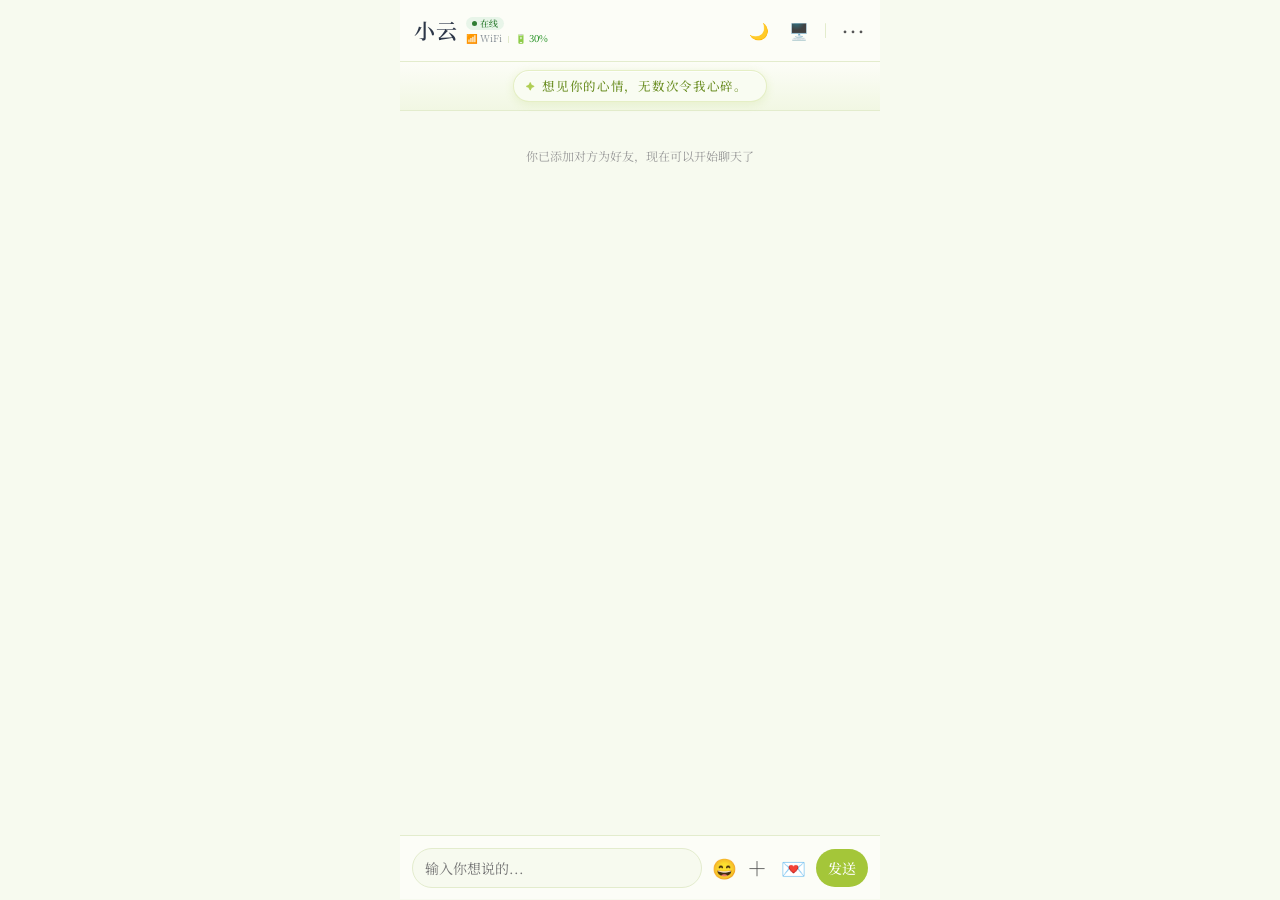
==== index.html @ 578ad363 "Add files via upload" ====
<!DOCTYPE html>
<html lang="zh-CN">
<head>
    <meta charset="UTF-8">
    <meta name="viewport" content="width=device-width, initial-scale=1.0, viewport-fit=cover">
    <title>echo_yfueinx</title>
    <meta name="description" content="进入你的世界">
    <!-- 站点图标：手机/电脑桌面用角色图，浏览器标签用像素绿心 -->
    <!-- PNG 放在最前面：部分安卓桌面 / QQ 浏览器不认 SVG，只认 PNG，顺序不对就会变成字母图标 -->
    <link rel="icon" type="image/png" sizes="192x192" href="icons/icon-192.png">
    <link rel="shortcut icon" href="icons/icon-192.png">
    <link rel="icon" type="image/svg+xml" href="icons/favicon.svg">
    <link rel="apple-touch-icon" href="icons/apple-touch-icon.png">
    <link rel="manifest" href="manifest.webmanifest">
    <meta name="theme-color" content="#F2F5EA">
    <meta name="apple-mobile-web-app-capable" content="yes">
    <meta name="apple-mobile-web-app-title" content="Echo">
    <meta name="mobile-web-app-capable" content="yes">
    <link rel="preconnect" href="https://fonts.googleapis.com">
    <link rel="preconnect" href="https://fonts.gstatic.com" crossorigin>
    <link href="https://fonts.googleapis.com/css2?family=Noto+Serif+SC:wght@400;500;600&display=swap" rel="stylesheet">
    <link rel="stylesheet" href="style.css">
    <!-- 启动画面：内联样式，保证脚本还没跑起来时就能先画出来 -->
    <style>
      #bootScreen {
        position: fixed; inset: 0; z-index: 99999;
        display: flex; flex-direction: column; align-items: center; justify-content: center;
        gap: 20px;
        background: radial-gradient(130% 95% at 50% 0%,
          var(--boot-bg1, #f9fcf2) 0%, var(--boot-bg2, #f2f7e6) 48%, var(--boot-bg3, #edf2dd) 100%);
        transition: opacity .45s ease, transform .45s ease;
      }
      #bootScreen.boot-hide { opacity: 0; transform: scale(1.03); pointer-events: none; }
      #bootHeart {
        animation: bootBounce 1.8s ease-in-out infinite;
        filter: drop-shadow(0 10px 16px rgba(var(--boot-rgb, 94, 138, 34), 0.3));
      }
      /* 8 帧旋转：背景图是一张 8 连拍的精灵表，用 steps 逐帧切换 */
      #bootLogo {
        width: 96px; height: 96px;
        background-image: url('icons/heart-spin.png');
        background-size: 768px 96px;
        background-repeat: no-repeat;
        image-rendering: pixelated;
        filter: var(--boot-heart-filter, grayscale(1) sepia(1) saturate(2.8) hue-rotate(39deg) brightness(0.72));
        animation: bootSpin 1.6s steps(8) infinite;
      }
      /* 像素斜流星：方块头 + 两格像素拖尾，只在启动页背景里出现 */
      #bootMeteors {
        position: absolute; inset: 0; z-index: 0; overflow: hidden;
        pointer-events: none;
      }
      #bootMeteors i {
        position: absolute; display: block; width: 4px; height: 4px;
        background: var(--boot-accent, #8FBF3A);
        box-shadow: 7px -7px 0 color-mix(in srgb, var(--boot-accent, #8FBF3A) 82%, transparent),
                    14px -14px 0 color-mix(in srgb, var(--boot-accent, #8FBF3A) 58%, transparent),
                    21px -21px 0 color-mix(in srgb, var(--boot-accent, #8FBF3A) 34%, transparent),
                    28px -28px 0 color-mix(in srgb, var(--boot-accent, #8FBF3A) 14%, transparent);
        opacity: 0;
        animation: bootMeteor 3.6s linear infinite;
      }
      #bootScreen > :not(#bootMeteors) { position: relative; z-index: 1; }
      @keyframes bootMeteor {
        0% { opacity: 0; transform: translate3d(0, 0, 0); }
        5% { opacity: 1; }
        72% { opacity: .75; }
        100% { opacity: 0; transform: translate3d(-260px, 260px, 0); }
      }
      #bootMeteors i:nth-child(1) { top: 4%; left: 70%; animation-delay: .05s; animation-duration: 3.2s; }
      #bootMeteors i:nth-child(2) { top: 14%; left: 88%; animation-delay: .22s; animation-duration: 3.8s; }
      #bootMeteors i:nth-child(3) { top: 26%; left: 96%; animation-delay: .48s; animation-duration: 3.4s; }
      #bootMeteors i:nth-child(4) { top: 38%; left: 62%; animation-delay: .12s; animation-duration: 4.1s; }
      #bootMeteors i:nth-child(5) { top: 50%; left: 78%; animation-delay: .68s; animation-duration: 3.6s; }
      #bootMeteors i:nth-child(6) { top: 8%; left: 34%; animation-delay: .35s; animation-duration: 3.5s; }
      #bootMeteors i:nth-child(7) { top: 20%; left: 20%; animation-delay: .82s; animation-duration: 4.2s; }
      #bootMeteors i:nth-child(8) { top: 32%; left: 8%; animation-delay: .15s; animation-duration: 3.7s; }
      #bootMeteors i:nth-child(9) { top: 44%; left: 30%; animation-delay: .58s; animation-duration: 4.0s; }
      #bootMeteors i:nth-child(10) { top: 58%; left: 44%; animation-delay: .28s; animation-duration: 3.9s; }
      #bootMeteors i:nth-child(11) { top: 64%; left: 12%; animation-delay: .9s; animation-duration: 4.4s; }
      #bootMeteors i:nth-child(12) { top: 2%; left: 52%; animation-delay: .72s; animation-duration: 3.3s; }
      #bootMeteors i:nth-child(13) { top: 16%; left: 55%; animation-delay: 1.05s; animation-duration: 3.6s; }
      #bootMeteors i:nth-child(14) { top: 28%; left: 42%; animation-delay: .4s; animation-duration: 4.3s; }
      #bootMeteors i:nth-child(15) { top: 54%; left: 92%; animation-delay: .6s; animation-duration: 3.5s; }
      #bootMeteors i:nth-child(16) { top: 70%; left: 66%; animation-delay: 1.15s; animation-duration: 4.0s; }
      @keyframes bootSpin {
        from { background-position: 0 0; }
        to { background-position: -768px 0; }
      }
      @keyframes bootBounce {
        0%, 100% { transform: translateY(0); }
        45% { transform: translateY(-16px); }
        70% { transform: translateY(0); }
      }
      #bootName { font-size: 27px; font-weight: 600; letter-spacing: 11px; color: var(--boot-name, #4f6b2a); text-indent: 11px; }
      #bootSub { font-size: 12px; letter-spacing: 4px; color: var(--boot-sub, #8fa06a); margin-top: -16px; }
      #bootDots { display: flex; gap: 8px; margin-top: 4px; }
      #bootDots i { width: 7px; height: 7px; border-radius: 50%; background: var(--boot-accent, #8FBF3A); opacity: .3; animation: bootDot 1.1s ease-in-out infinite; }
      #bootDots i:nth-child(2) { animation-delay: .15s; }
      #bootDots i:nth-child(3) { animation-delay: .3s; }
      @keyframes bootDot {
        0%, 100% { opacity: .3; transform: translateY(0); }
        40% { opacity: 1; transform: translateY(-5px); }
      }
      #bootProgress {
        width: 168px; height: 4px; border-radius: 999px; margin-top: -4px;
        background: var(--boot-accent-soft, rgba(143, 191, 58, .18)); overflow: hidden;
      }
      #bootBar {
        display: block; height: 100%; width: 0; border-radius: inherit;
        background: linear-gradient(90deg, var(--boot-accent-light, #C3E283), var(--boot-accent, #8FBF3A));
        transition: width .28s ease;
      }
      #bootStatus { font-size: 11px; letter-spacing: 1px; color: var(--boot-sub, #8fa06a); min-height: 15px; }
      @media (prefers-color-scheme: dark) {
        #bootScreen { background: radial-gradient(130% 95% at 50% 0%,
          var(--boot-dark1, #2a3320) 0%, var(--boot-dark2, #1c2216) 55%, var(--boot-dark3, #141414) 100%); }
        #bootName { color: var(--boot-dark-name, #cfe6a3); }
        #bootSub { color: var(--boot-dark-sub, #7f8f63); }
      }
    </style>
</head>
<body>
    <div id="bootScreen" aria-hidden="true">
      <div id="bootMeteors" aria-hidden="true"><i></i><i></i><i></i><i></i><i></i><i></i><i></i><i></i><i></i><i></i><i></i><i></i><i></i><i></i><i></i><i></i></div>
      <div id="bootHeart"><div id="bootLogo" aria-hidden="true"></div></div>
      <div id="bootName">ECHO</div>
      <div id="bootSub">yfueinx</div>
      <div id="bootDots"><i></i><i></i><i></i></div>
      <div id="bootProgress"><i id="bootBar"></i></div>
      <div id="bootStatus">正在唤醒页面…</div>
    </div>
    <div class="app" id="appContainer">
      <!-- 聊天页 -->
      <div class="page active" id="pageChat">
        <div class="navbar">
          <div class="title-container">
            <div class="title" id="chatTitle">陆昀霏</div>
            <!-- 名字右侧两行小信息：状态气泡 / 网络电量 -->
            <div class="nav-meta">
              <div class="meta-row" id="statusPills"></div>
              <div class="meta-row sys-bar">
                <span id="networkIcon" class="icon">📶 WiFi</span>
                <span class="sys-divider"></span>
                <span id="batteryIcon" class="icon">🔋 80%</span>
              </div>
            </div>
          </div>
          <div class="nav-actions tight">
            <button id="themeToggleBtn" class="icon-btn" title="切换模式">🌙</button>
            <button id="pcToggleBtn" class="icon-btn" title="PC模式">🖥️</button>
            <span class="nav-dot"></span>
            <button id="openManagerBtn" class="icon-btn" title="后台管理" aria-label="后台管理">⋯</button>
          </div>
        </div>
        
        <!-- 签名 / 播放歌词 -->
        <div class="signature-wrapper">
          <span class="music-notes" aria-hidden="true"><i>♪</i><i>♫</i><i>♪</i></span>
          <div class="signature-bar" id="signatureBar">这个人很懒，什么都没留下</div>
        </div>
        
        <div class="chat" id="chat"><div class="sys">你已添加对方为好友，现在可以开始聊天了</div></div>
        
        <div class="quote-preview" id="quotePreview" style="display:none;">
          <div class="quote-content">
            <span id="quoteSender">正在回复：</span>
            <span id="quoteText"></span>
          </div>
          <button id="cancelQuoteBtn">✕</button>
        </div>

        <!-- 音乐播放控制条（输入框上方滑出；顶部小拉条可收起/展开） -->
        <div class="music-bar" id="musicBar">
          <button class="music-handle" id="musicHandle" type="button" title="收起播放器" aria-label="收起播放器" aria-expanded="true"></button>
          <div class="music-bar-inner">
            <div class="music-wave" id="musicWave"><span></span><span></span><span></span><span></span></div>
            <div class="music-info" id="musicInfo" title="查看歌单">
              <div class="music-title" id="musicTitle">未在播放</div>
              <div class="music-artist" id="musicArtist">点播放开始听歌</div>
            </div>
            <div class="music-controls">
              <button id="musicAddBtn" title="导入本地音乐">＋</button>
              <button id="musicModeBtn" title="列表循环">🔁</button>
              <button id="musicPrevBtn" title="上一首">⏮</button>
              <button id="musicPlayBtn" class="play-main" title="播放/暂停">▶</button>
              <button id="musicNextBtn" title="下一首">⏭</button>
              <button id="musicCloseBtn" title="关闭">✕</button>
            </div>
          </div>
        </div>
        <input type="file" id="musicFileInput" accept=".mp3,.m4a,.aac,.wav,.ogg,.flac,.opus,.lrc,audio/mpeg,audio/mp4,audio/x-m4a,audio/aac,audio/wav,audio/ogg,audio/flac,audio/opus" multiple style="display:none;">

        <div class="inputbar">
          <input id="msgInput" placeholder="输入你想说的..." />
          <div class="chat-icons">
            <button id="sendStickerBtn" class="icon-btn">😄</button>
            <button id="plusBtn" class="icon-btn">＋</button>
          </div>
          <button id="proactiveBtn" class="icon-btn" title="让他主动发消息">💌</button>
          <button id="sendBtn">发送</button>
        </div>
        
        <div class="tool-panel" id="toolPanel">
          <div class="tool-pager" id="toolPager">
            <div class="tool-page">
              <div class="tool-grid">
                <div class="tool-item" id="toolCamera"><div class="tool-icon">📷</div><span>拍照</span></div>
                <div class="tool-item" id="toolImg"><div class="tool-icon">🖼️</div><span>图片</span></div>
                <div class="tool-item" id="toolCall"><div class="tool-icon">📞</div><span>语音通话</span></div>
                <div class="tool-item" id="toolLoc"><div class="tool-icon">📍</div><span>位置</span></div>
                <div class="tool-item" id="toolRed"><div class="tool-icon">🧧</div><span>红包</span></div>
                <div class="tool-item" id="toolGift"><div class="tool-icon">🎁</div><span>礼物</span></div>
                <div class="tool-item" id="toolTrans"><div class="tool-icon">💰</div><span>转账</span></div>
                <div class="tool-item" id="toolPat"><div class="tool-icon">💞</div><span>互动</span></div>
              </div>
            </div>
            <div class="tool-page">
              <div class="tool-grid">
                <div class="tool-item" id="toolChoice"><div class="tool-icon">☑️</div><span>选择</span></div>
                <div class="tool-item" id="toolMusic"><div class="tool-icon">🎵</div><span>音乐</span></div>
                <div class="tool-item" id="toolVoice" style="display:none;"><div class="tool-icon">🎙️</div><span>录音</span></div>
              </div>
            </div>
          </div>
          <div class="tool-dots" id="toolDots"><i class="active"></i><i></i></div>
        </div>
        <input type="file" id="imageInput" accept="image/*" style="display: none;">
        <input type="file" id="cameraInput" accept="image/*" capture="environment" style="display: none;">
      </div>

      <!-- 通话组件（重构：包含来电、拨打、通话中） -->
      <div class="call-widget" id="callWidget">
        <!-- 通话大屏（卡片化） -->
        <div class="call-large-view" id="callLargeView">
          <div class="call-card">
            <div class="call-header"><button id="callMinimizeBtn" class="btn-mini">↙</button></div>
            <div class="call-body">
              <div class="avatar-glow"><img id="callAvatar" class="call-avatar-big" src=""></div>
              <h2 id="callNameLarge">陆昀霏</h2>
              <p id="callStatusLarge" class="call-status-text">正在呼叫...</p>
              <p id="callTimeLarge" style="display: none;">00:00</p>
            </div>
            <div class="call-footer">
              <div class="ctrl-btn" id="callMuteBtn" style="visibility: hidden;"><div class="ctrl-icon">🎤</div><span>静音</span></div>
              <div class="ctrl-btn hangup" id="callHangupBtn"><div class="ctrl-icon">📵</div><span>挂断</span></div>
              <div class="ctrl-btn" id="callVideoBtn" style="visibility: hidden;"><div class="ctrl-icon">📷</div><span>摄像头</span></div>
            </div>
            <!-- 来电接听 UI（默认隐藏） -->
            <div class="incoming-actions" id="incomingActions" style="display: none;">
              <div class="ctrl-btn hangup" id="rejectCallBtn"><div class="ctrl-icon">✕</div><span>拒绝</span></div>
              <div class="ctrl-btn accept" id="acceptCallBtn"><div class="ctrl-icon">📞</div><span>接听</span></div>
            </div>
          </div>
        </div>
        <!-- 小窗 -->
        <div class="call-small-view" id="callSmallView" style="display:none;">
          <div class="pip-drag-area">
            <img id="callAvatarSmall" class="small-avatar" src="">
            <div class="small-info"><h3 id="callNameSmall">陆昀霏</h3><p id="callTimeSmall">00:00</p></div>
          </div>
          <div class="small-controls">
            <button id="callMaximizeBtn" class="small-btn">⤢</button>
            <button id="callHangupSmallBtn" class="small-btn hangup">✕</button>
          </div>
        </div>
      </div>

      <!-- 大后台 -->
      <div class="page" id="pageManager">
        <div class="navbar"><button class="back" id="backFromManager">‹</button><div class="title">后台管理</div></div>
        <div class="manager-grid">
          <div class="manager-card" id="menuSettings"><div class="icon">⚙️</div><span>聊天设置</span></div>
          <div class="manager-card" id="menuHistory"><div class="icon">💬</div><span>聊天记录</span></div>
          <div class="manager-card" id="menuCards"><div class="icon">📇</div><span>自定义回复</span></div>
          <div class="manager-card" id="menuData"><div class="icon">🗄️</div><span>数据管理</span></div>
          <div class="manager-card wide" id="menuMusic"><div class="icon">🎵</div><span>音乐管理</span></div>
          <div class="manager-card wide" id="menuManual"><div class="icon">📖</div><span>使用手册</span></div>
        </div>
      </div>

      <!-- 音乐管理 -->
      <div class="page" id="pageMusic">
        <div class="navbar">
          <button class="back" id="backFromMusic">‹</button>
          <div class="title">音乐管理</div>
          <button class="text-btn primary" id="musicManageAdd">＋ 导入</button>
        </div>
        <div class="mm-toolbar">
          <button class="btn-plain" id="musicBatchToggle">批量管理</button>
          <button class="btn-plain" id="musicTipToggle">说明</button>
          <span id="musicCountLabel"></span>
          <div id="musicBatchActions">
            <button class="btn-plain" id="musicSelectAll">全选</button>
            <button class="btn-plain" id="musicMoveUp">↑ 上移</button>
            <button class="btn-plain" id="musicMoveDown">↓ 下移</button>
            <button class="btn-del" id="musicBatchDelete">删除</button>
            <button class="btn-plain" id="musicCheckFiles" title="检查音频文件">检测</button>
          </div>
        </div>
        <div id="musicCheckResult" class="music-check-result"></div>
        <div class="music-manage-tip" id="musicManageTip">
          音频文件保存在浏览器本地，关闭页面后仍可继续使用。歌词请选择 .lrc 文件，文件名与歌曲标题一致即可自动匹配。如需显示双语歌词，可将译文命名为「歌名.zh.lrc」与原版一同选择，或在同一时间戳下写入两行（第一行原文，第二行译文）。
          <button class="btn-plain" id="musicRestoreHidden" style="display:none; margin-top:8px;">恢复隐藏的曲目</button>
        </div>
        <div class="music-manage-list" id="musicManageList"></div>
        <input type="file" id="musicManageFile" accept=".mp3,.m4a,.aac,.wav,.ogg,.flac,.opus,.lrc,audio/mpeg,audio/mp4,audio/x-m4a,audio/aac,audio/wav,audio/ogg,audio/flac,audio/opus" multiple hidden>
      </div>
      <input type="file" id="lrcFileInput" accept=".lrc,text/plain" hidden>

      <!-- 使用手册 -->
      <div class="page" id="pageManual">
        <div class="navbar">
          <button class="back" id="backFromManual">‹</button>
          <div class="title">使用手册</div>
        </div>
        <div class="manual-scroll">
          <div class="manual-wrap">
            <p class="manual-lead">本手册按照页面结构编写，从聊天页开始，依次说明加号面板、后台管理和数据管理。所有功能都可以在实际页面中直接找到，遇到不熟悉的项目时查看对应章节即可。</p>
            <div class="manual-note">聊天记录、设置和字卡都保存在当前浏览器中，不会上传到服务器。更换设备、清理浏览器数据或使用无痕模式前，请先在「后台管理 → 数据管理」中导出备份。</div>

            <div class="manual-toc">
              <a href="#manual-chat">聊天页</a>
              <a href="#manual-tools">加号面板</a>
              <a href="#manual-manager">后台管理</a>
              <a href="#manual-settings">聊天设置</a>
              <a href="#manual-cards">自定义回复</a>
              <a href="#manual-music">音乐</a>
              <a href="#manual-data">数据管理</a>
              <a href="#manual-prob">概率说明</a>
              <a href="#manual-faq">常见问题</a>
            </div>

            <section class="manual-section" id="manual-chat">
              <h2>一、聊天页</h2>
              <p>聊天页由顶栏、签名栏、消息区和输入栏四部分组成。</p>

              <h3>1. 顶栏</h3>
              <ul>
                <li>左侧显示对方昵称，昵称下方是状态气泡、网络和电量信息。网络可能变成 2G，2G 会轻微拖慢回复，并弹出网络提示。</li>
                <li>🌙 / ☀️ 用于切换夜间模式和白天模式。夜间模式的按钮和气泡会跟随当前配色，其余界面使用统一的深色方案。</li>
                <li>🖥️ 用于切换电脑宽屏布局；在手机上通常不需要开启。</li>
                <li>⋯ 进入后台管理，聊天设置、字卡库、音乐管理、数据管理等都在这里。</li>
              </ul>

              <h3>2. 签名栏</h3>
              <p>签名栏显示对方的个性签名，并按设定时间自动轮换。播放音乐时，签名栏会临时变成歌词显示区；暂停或关闭播放器后恢复为签名。</p>

              <h3>3. 消息区</h3>
              <ul>
                <li>普通文字、图片、语音和各类卡片都按时间顺序排列。</li>
                <li>双击某条消息可以引用回复；长按消息或点击鼠标右键可以打开操作菜单，进行引用、复制或删除。</li>
                <li>双击对方头像可以触发一次「拍一拍」。</li>
                <li>他最新一条消息下方可能出现情绪气泡，表示他此刻的心情；没有显示时，说明当前最后一条消息不是他发的，或情绪尚未刷新。</li>
                <li>历史记录很长时，首屏只加载最近约 200 条，顶部会显示「加载更早的 N 条消息」按钮，点击继续加载上一批。</li>
              </ul>

              <h3>手机端加载</h3>
              <p>首屏要建立字体、配色和最近约 200 条消息的布局；图片、语音和音乐是滚动到附近或点开时才读取，不会一次全部下载。手机浏览器在后台或省电模式下会限制计时器和网络请求，所以同样的内容可能比电脑多等一会儿。音乐第一次播放要先读取 mp3 文件，文件较大或网络较慢时会显示「加载中…」；打开播放器会先预载当前歌曲，只要还有数据持续到达就不会被判定超时，完全没有新数据超过约 45 秒才提示「加载超时」。历史记录、图片和语音越多，滚动和切换越慢，可以导出备份后清理旧记录，或只清理图片/语音；常用歌曲可以导入本地。</p>

              <h3>4. 输入栏</h3>
              <ul>
                <li>输入文字后点击「发送」或按回车键发送。</li>
                <li>😄 打开表情面板，可选择 Emoji 或已保存的表情图片。</li>
                <li>＋ 打开加号面板，包含图片、通话、红包、礼物、选择、音乐等工具。</li>
                <li>💌 让他主动发消息，发送数量由聊天设置中的「回复条数」决定。</li>
              </ul>
            </section>

            <section class="manual-section" id="manual-tools">
              <h2>二、加号面板</h2>
              <p>加号面板分为两页，可以左右滑动，也可以点击底部的两个小圆点切换。电脑上可用鼠标滚轮翻页。</p>

              <h3>第一页</h3>
              <ul>
                <li><b>拍照 / 图片：</b>发送相机拍摄或相册中的图片。图片过大时会自动压缩。</li>
                <li><b>语音通话：</b>发起通话；对方可能接听、拒接或无人接听，结果会记录在聊天中。通话记录带电话图标，未接来电和已挂断使用红色图标，正常结束使用主题色图标，已取消为灰色图标。</li>
                <li><b>位置：</b>先发送「你在哪呀？」，随后由对方回复一个位置卡片。</li>
                <li><b>红包 / 转账：</b>输入金额和备注，按提示完成支付密码验证后发送。金额支持小数；转账备注会显示在卡片上。</li>
                <li><b>对方发来的金额：</b>红包普通金额约一半带小数，转账普通金额为整数；特殊金额包括 50、88、99、100、200、500、520、999、1000、1314、2000、5200、8888、9999 等，越大越少见。</li>
                <li><b>礼物：</b>按价位和类型筛选礼物，选择后发送；对方收到的礼物需要拆开。</li>
                <li><b>互动：</b>发送摸摸头、抱抱、贴贴等互动请求，对方会给出对应回应。</li>
              </ul>

              <h3>通话的五种结果</h3>
              <ul>
                <li>他打给你，铃声响完你未接：记录为「未接来电」。</li>
                <li>你打给他，铃声响完他未接：记录为「对方未接来电」。</li>
                <li>你打给他，他未接就挂断：记录为「对方已挂断」。</li>
                <li>他打给你，你未接就挂断：记录为「已挂断」。</li>
                <li>接通后结束：记录为「通话结束 时长」。</li>
              </ul>
              <p>通话记录之后，他通常会按情况回复一句。未接和挂断约 60% 使用内置句子、40% 抽取字卡；通话结束和已取消约 50% / 50%。字卡库为空时使用内置句子；内置句子约 42% 在末尾带 emoji。通话结果也会临时提高对应情绪权重：他打来但你没接到时偏等待、不安；你打给他但他没接到时偏抱歉、心虚；通话结束偏开心、亲密。</p>

              <h3>第二页</h3>
              <ul>
                <li><b>选择：</b>创建一张选择卡。默认两个选项，可以继续添加；设置「从中选几个」后发送。对方会先显示「思考中」，再回复「我选……」。</li>
                <li><b>音乐：</b>打开播放器，不会自动播放。点击播放按钮播放上一次听的歌曲，点击播放器上的歌名进入歌单。播放条顶部中间的小拉条可以收起/展开播放器，收起后歌曲继续播放，不占聊天空间。</li>
                <li><b>录音：</b>仅在浏览器支持麦克风时显示。按住录音、松开发送；首次使用需要允许麦克风权限。</li>
              </ul>
            </section>

            <section class="manual-section" id="manual-manager">
              <h2>三、后台管理</h2>
              <p>点击聊天页右上角的「⋯」进入后台管理。后台包含以下入口：</p>
              <ul>
                <li><b>聊天设置：</b>昵称、头像、壁纸、回复节奏、时间格式、主题与配色等。</li>
                <li><b>聊天记录：</b>查看历史消息、按条件筛选和清理。</li>
                <li><b>自定义回复：</b>管理文字字卡、Emoji、表情图片和标签。</li>
                <li><b>数据管理：</b>查看占用空间、导出、导入和清理数据。</li>
                <li><b>音乐管理：</b>排序、隐藏、删除曲目，导入音频和歌词。</li>
                <li><b>使用手册：</b>即当前页面。</li>
              </ul>
              <p>各页面左上角的「‹」返回上一级；聊天设置页如有未保存的修改，返回时会提示保存或放弃。</p>
            </section>

            <section class="manual-section" id="manual-settings">
              <h2>四、聊天设置</h2>

              <h3>1. 基本信息</h3>
              <ul>
                <li><b>昵称：</b>分别设置你的昵称和对方的昵称，会显示在消息、拍一拍和系统提示中。</li>
                <li><b>头像与壁纸：</b>选择图片后可裁剪为方形或圆形；壁纸不需要裁剪。对方未上传头像时，默认显示像素爱心，并跟随当前配色。</li>
                <li><b>恢复默认：</b>「恢复默认头像」会清除双方的自定义头像；「恢复默认壁纸」会清除聊天背景。两项都需要点击保存后生效。</li>
                <li><b>拍一拍：</b>设置你拍对方时使用的动作和附加文字，下方会实时显示预览。</li>
              </ul>

              <h3>2. 回复节奏</h3>
              <ul>
                <li><b>回复延迟：</b>控制对方回复前的等待时间。实际延迟会在 0 到这个时间之间随机取值。</li>
                <li><b>回复条数：</b>控制一次回复发送几条消息。</li>
                <li><b>签名刷新：</b>控制个性签名自动轮换的间隔，最短 15 分钟。</li>
                <li><b>自动回复：</b>开启后，在设定的无互动时间后主动发来消息；设置为 0 表示关闭。</li>
              </ul>

              <h3>3. 显示与外观</h3>
              <ul>
                <li><b>时间格式：</b>选择 12 小时制或 24 小时制，并可选择是否显示秒。</li>
                <li><b>界面配色：</b>分为单色、撞色、科技和渐变四组。点击配色会立即预览，保存后生效。</li>
                <li><b>显示「正在输入」：</b>关闭后，对方回复前不再显示输入提示。</li>
                <li><b>消息音效：</b>控制发送和接收消息时的提示音。</li>
                <li><b>显示已读 / 未读：</b>开启后，双方消息时间旁都会显示「未读 / 已读」；他准备回复时你的消息变为已读，离线期间保持未读；他的消息在后台保持未读，回到前台后变已读。</li>
                <li><b>手机通知：</b>需要浏览器通知权限；页面在后台时会通知新消息，完全关闭页面后不会推送。</li>
                <li><b>情绪气泡：</b>控制他最后一条消息下方是否显示心情气泡，默认开启。</li>
                <li><b>开场动画染色：</b>控制启动页是否跟随当前界面配色。开启时随配色变化；关闭时固定使用默认绿色。</li>
                <li><b>图标色调：</b>可选择原色、柔和或跟随配色。</li>
              </ul>
              <p>修改完成后请点击右上角保存。部分外观设置需要保存后才会应用到所有页面。</p>
            </section>

            <section class="manual-section" id="manual-cards">
              <h2>五、自定义回复</h2>
              <p>「自定义回复」用于管理对方聊天时可能使用的文字和表情。页面分为三个标签：</p>
              <ul>
                <li><b>字卡：</b>纯文字回复，可以按标签分类。</li>
                <li><b>Emoji：</b>单个或多个表情，会以一定概率附加在回复末尾。</li>
                <li><b>表情包：</b>图片表情，发送时会以图片消息出现。</li>
              </ul>

              <h3>常用操作</h3>
              <ul>
                <li>可以直接新增，也可以批量粘贴多行文字。</li>
                <li>「📥 导入」只追加文字字卡，不会覆盖现有字卡；有分类会自动复用或新建标签，重复文字会跳过。支持 JSON、TXT、CSV；TXT 可写「分类&lt;Tab&gt;内容」或「分类|内容」，CSV 默认分类,内容。</li>
                <li>「查重」会找出重复的文字字卡，并可选择保留最早的一条。</li>
                <li>「批量管理」用于多选、移动标签或删除。</li>
                <li>标签用于区分不同语气或场景，例如日常、亲密、吃醋。对方抽到带特定标签的卡片时，情绪会短暂受到影响。</li>
              </ul>
              <p>字卡库为空时，会弹出提示并可直接前往「自定义回复」添加字卡，不会发送空白消息。互动和推荐歌曲采用「内置回复 + 字卡」的混合模式：互动五五开，推荐歌曲约 40% 内置、60% 字卡。具体比例见第八节。</p>
            </section>

            <section class="manual-section" id="manual-music">
              <h2>六、音乐</h2>

              <h3>1. 播放器</h3>
              <ul>
                <li>点击加号面板中的「音乐」只打开播放器，不会自动播放。</li>
                <li>点击播放按钮播放上一次听的歌曲；点击播放器上的歌名或歌手进入歌单。</li>
                <li>播放器支持列表循环、单曲循环和随机播放。列表循环到最后一首后会回到第一首。</li>
                <li>没有音频文件的占位歌曲会标注「暂无音频」，播放时会给出提示。</li>
              </ul>

              <h3>2. 歌单与本地音乐</h3>
              <ul>
                <li>歌单中可以直接选歌、推荐给对方，或邀请对方一起听。</li>
                <li>点击「＋」可以导入本地 mp3；文件保存在浏览器本地数据库中，关闭页面后仍然保留。</li>
                <li>歌词支持导入 .lrc 文件，也可以使用内置歌词。内置歌词在打包时写入，不依赖网络读取。</li>
              </ul>

              <h3>3. 一起听</h3>
              <p>推荐歌曲后，对方会在几秒内给出回应。邀请对方一起听时，如果这首歌正好是当前正在播放的歌曲，不会从头重新播放。</p>

              <h3>4. 音乐管理</h3>
              <p>后台的「音乐管理」可以调整曲目顺序、隐藏不常听的曲目、批量删除，并检查音频文件是否存在。删除本地曲目前会二次确认；隐藏的曲目可以从同一页面恢复。</p>
            </section>

            <section class="manual-section" id="manual-data">
              <h2>七、数据管理</h2>
              <ul>
                <li><b>占用空间：</b>显示当前浏览器中聊天数据、字卡和图片/语音的大致体积。</li>
                <li><b>导出：</b>可以导出全部数据、字卡与表情库、聊天记录或聊天设置。导出前可选择是否包含图片和语音。</li>
                <li><b>导入：</b>选择之前导出的 JSON 文件，或粘贴导出的文本内容。导入会覆盖对应类别的现有数据，操作前建议先备份。</li>
                <li><b>清理图片/语音：</b>只移除图片和语音，文字消息保留。</li>
                <li><b>清空聊天记录：</b>删除全部聊天消息，字卡和设置不受影响。</li>
              </ul>
              <p>如果超过 7 天没有导出，或从未导出过，进入数据管理时会收到一次备份提醒；同一天最多提醒一次。</p>
            </section>

            <section class="manual-section" id="manual-prob">
              <h2>八、概率说明</h2>
              <p>以下比例用于让对话更接近日常聊天，不是固定流程。每次触发都会重新随机。</p>

              <h3>情绪气泡的三个阶段</h3>
              <p>情绪气泡按场景分为三个阶段：<b>日常阶段</b>没有等待中的回复，以平静、开心为主；<b>刚分开阶段</b>是他刚发完消息的一小段时间，期待和等待会上升；<b>久未回阶段</b>时间越长越偏平静，焦虑先升后降。未拆的红包或礼物会临时压过其他情绪，偏向等待和不安。点开他推荐的歌、拆礼物、领红包、看他发来的位置，也会按内容强弱影响情绪；礼物越贵、红包金额越大，正向情绪通常越强，520、1314 这类金额还会更偏向亲密。你发出互动、邀请或选择卡后如果还没被回应，期待和不安会轻微上升。同一状态通常至少保持约 40 秒，避免频繁变化。对方离线时情绪气泡会隐藏，恢复在线后再出现。</p>
              <p>气泡最多显示三段，但每次刷新不一定三段都有：可能只有一段、两段或三段。第一段一定是情绪，第二、三段可能是进一步状态、等待/看手机这类通用补充，或另一条情绪。部分情绪会出现「开心 / 开心+ / 开心++」这样的强度标记；第三段也可能以 emoji 收尾。切到另一条情绪时按亲和权重，不是完全平均：委屈更容易接期待，开心更容易接激动，但其他情绪仍保留低概率。待机久了可能升一档，也可能切换情绪。换情绪时整颗气泡会缩放回弹、扫过一道高光并变色；升一档时只有气泡横向长开、新加的那一段弹进来，颜色保持不变，两种效果有明显区别。拍一拍之后，普通情绪会先隐藏，等下一次真实消息再显示。</p>

              <h3>熬夜与离线</h3>
              <p>00:00～05:00 登录，或在深夜长时间停留在界面，会提高担心、不安、焦虑、生气的权重，并可能出现一次熬夜相关的情绪。深夜离线的概率会略高。对方切到 2G 或离线时会弹出「📶 对方网络不佳，回复可能会慢一点」或「📴 对方已掉线，消息可能会晚一点」提示；2G 每次回复约多等 10 秒，进入文字回复时约 55% 说「卡死了」这类慢网短句、45% 继续从字卡库抽取。网络恢复后，如果这段 2G 里你发过消息，他可能补一句「刚才太卡了，现在终于好了」，情绪也会按等待的消息数偏向抱歉、无奈或焦急。离线时一般同步显示 2G。状态持续期间，距上次提示约 5 秒后再次发消息还会看到一次提示，直到对方恢复。连续发多条消息会增加等待、焦虑、不安的权重；离线回来时会根据消息数量偏向等待、担心或焦急。离线时约 2 秒后先发一条带「[自动回复]」的消息：80% 从内置短句抽取（「你要好好吃饭」「喝水了吗？记得多喝水」「睡不够就好好休息」「我马上就会回来了」「正在朝你飞奔而来...」「转人工」），20% 从字卡库抽取。离线时发的互动、邀请、选择卡会等你上线后才接受；发消息、发互动、打电话都会让他更容易提前上线，离线时电话接通率更低；等待时间一部分约 2～10 秒、一部分约 10～20 秒；没接通保持离线，接通后才转上线并保持在线。离线攒下的互动、邀请、选择卡会在上线后一条条隔几秒回应，不会同时弹出。离线未接来电不会在他还离线时立刻回复，等他上线后才补一句；如果之后有电话接通，就不再补未接回复。显示「对方已挂断」说明他已经上线并主动挂断，会转为在线并用普通挂断回复。约 90～240 秒后才真正回来，并按睡觉、工作、手机关机/没看到等离线原因选择回来文案，深夜更容易抽到「刚睡醒」类；不再带自动回复标记。</p>
              <table class="manual-table">
                <tr><th>项目</th><th>规则</th></tr>
                <tr><td>普通文字回复</td><td>从字卡库随机抽取；约 20% 会引用你最近说过的一句话；约 30% 会在末尾附加一个 Emoji。</td></tr>
                <tr><td>2G 文字回复</td><td>约 55% 说「卡死了」这类慢网短句，45% 继续抽字卡；拍一拍、音乐、礼物、图片仍先按原概率判定。网络恢复后可能补一句「刚才太卡了，现在终于好了」。</td></tr>
                <tr><td>回复中的额外行为</td><td>约 6% 触发拍一拍；约 3% 分享或邀请一起听歌（其中邀请约 1.05%）；约 5% 发送礼物、红包或转账。</td></tr>
                <tr><td>音乐事件冷却</td><td>分享歌曲或邀请一起听后，8 分钟内不会再次随机出现音乐事件，避免连续听歌。</td></tr>
                <tr><td>互动回应</td><td>50% 使用该互动的内置回复，50% 抽取你的字卡；字卡库为空时使用内置回复；延迟约 1.5～3 秒。</td></tr>
                <tr><td>推荐歌曲的回应</td><td>40% 使用听歌专用回复，60% 抽取你的字卡；字卡库为空时使用内置回复；延迟约 1.5～3.5 秒。</td></tr>
                <tr><td>通话后的回应</td><td>未接来电 / 对方已挂断 / 已挂断：60% 内置、40% 字卡；通话结束 / 已取消：50% / 50%。字卡库为空时使用内置句子；延迟约 1.4～3.6 秒；内置句子约 42% 末尾带 emoji。</td></tr>
                <tr><td>一起听</td><td>约 1.6～3 秒后接受；同一首歌正在播放时不会重播。</td></tr>
                <tr><td>情绪气泡</td><td>按当前场景加权：日常以平静、开心为主；久等会提高等待和不安；亲密互动、红包等会短暂提高对应情绪。同一状态至少保持约 40 秒。</td></tr>
                <tr><td>待机时的情绪刷新</td><td>空闲 1 分钟内约 30%；1～5 分钟约 25%；5～15 分钟约 18%；15 分钟以上约 12%。</td></tr>
                <tr><td>选择卡</td><td>对方思考约 2～4 秒，然后按设定的数量随机选择，并回复「我选……」。</td></tr>
                <tr><td>自动回复</td><td>仅在开启并设置分钟数后生效；没有新的互动时才会触发。</td></tr>
                <tr><td>深夜</td><td>00:00～05:00 登录或长时间停留，会提高担心、不安、焦虑、生气，并可能触发熬夜情绪。</td></tr>
                <tr><td>字卡库为空</td><td>弹出提示，可直接前往「自定义回复」添加字卡。</td></tr>
                <tr><td>离线后回来</td><td>约 90～240 秒后重新上线，并先发送一句离线回复。</td></tr>
              </table>
              <p>以上数值可以在代码中调整。具体位置见《代码说明》对应章节。</p>
            </section>

            <section class="manual-section" id="manual-faq">
              <h2>九、常见问题</h2>

              <h3>1. 聊天记录在哪里？</h3>
              <p>全部保存在当前浏览器中。清理浏览器缓存、更换浏览器或使用无痕模式都可能导致记录消失。建议定期导出备份。</p>

              <h3>2. 换设备后如何继续？</h3>
              <p>在旧设备导出「全部数据」，将 JSON 文件发送到新设备，再在新设备的数据管理中导入。两台设备之间不会自动同步。</p>

              <h3>3. 内置音乐无法播放怎么办？</h3>
              <p>本地导入的 mp3 和歌词可以正常播放。内置曲目需要整个 <code>music</code> 文件夹随网站一起部署，而不只是打开 <code>index.html</code>；没有音频文件的曲目会显示「暂无音频」。手机浏览器需要由用户主动点击播放按钮。第一次播放一首歌要先读取 mp3，文件较大或网络较慢时会显示「加载中…」；打开播放器会先预载当前歌曲，只要还有数据持续到达就不会判定超时，完全没有新数据超过约 45 秒才提示「加载超时」。</p>

              <h3>4. 安装到桌面后图标是字母怎么办？</h3>
              <p>请确认网站使用 https 访问、<code>icons</code> 文件夹已上传，然后删除旧快捷方式、清理缓存并重新添加。</p>

              <h3>5. 忘记支付密码怎么办？</h3>
              <p>支付密码保存在本机，无法找回。只能清理站点数据后重新设置，请在操作前确认已经备份重要内容。</p>

              <h3>6. 为什么有时回复很快，有时很久？</h3>
              <p>回复延迟由聊天设置决定，并在设定范围内随机。空闲时间、是否离线、是否有未领取的卡片也会影响情绪和回复节奏。</p>

              <h3>7. 退出重进后为什么少了一段消息？</h3>
              <p>聊天记录平时存在浏览器 localStorage；2G、离线、多开页面或存储写满时，旧页面可能来不及保存。现在保存前会合并其他页面的新消息，并额外在 IndexedDB 留一份备份；重新打开时如果发现备份更新会自动恢复。若看到「本地存储已满」提示，请先导出备份，再清理旧图片或语音，不要直接清空全部数据。</p>
            </section>

            <p class="manual-foot">本手册随功能更新同步维护。如需调整具体数值或文案，请参考《代码说明》。</p>
          </div>
        </div>
        <button class="manual-fab" id="backFromManualFab" type="button" title="返回后台">‹ 返回后台</button>
      </div>

      <!-- 数据管理 -->
      <div class="page" id="pageData">
        <div class="navbar"><button class="back" id="backFromData">‹</button><div class="title">数据管理</div></div>
        <div class="card-list" style="padding: 15px;">
          <div class="setting-group">
            <div class="setting-row"><label>占用空间</label><span id="dataSize">0 KB</span></div>
            <div class="setting-row"><label>聊天记录存储</label><span id="dataStorageMode">IndexedDB</span></div>
            <div class="setting-row"><label>聊天消息条数</label><span id="dataMsgCount">0 条</span></div>
            <div class="setting-row"><label>字卡总数</label><span id="dataCardCount">0 项</span></div>
            <div class="setting-row"><label>图片/语音占用</label><span id="dataMediaSize">0 KB</span></div>
          </div>
          <div class="setting-group">
            <div class="setting-row" style="padding: 16px; align-items: center; justify-content: center; gap: 10px;">
              <button class="btn-plain primary" id="modeFileBtn" style="flex:1; height: 40px; border-radius: 12px; font-size: 14px;">📁 文件模式</button>
              <button class="btn-plain" id="modeTextBtn" style="flex:1; height: 40px; border-radius: 12px; font-size: 14px;">📝 文本模式</button>
            </div>
          </div>
          <div class="setting-group">
            <div class="setting-row">
              <div style="display:flex; align-items:center; gap:10px;"><span style="font-size:18px;">📦</span><label>全部数据</label></div>
              <div style="display:flex; gap: 8px;">
                <button class="btn-small-outline primary" data-action="export" data-type="all">导出</button>
                <button class="btn-small-outline" data-action="import" data-type="all">导入</button>
              </div>
            </div>
            <div class="setting-row">
              <div style="display:flex; align-items:center; gap:10px;"><span style="font-size:18px;">📇</span><label>字卡/表情库</label></div>
              <div style="display:flex; gap: 8px;">
                <button class="btn-small-outline primary" data-action="export" data-type="cards">导出</button>
                <button class="btn-small-outline" data-action="import" data-type="cards">导入</button>
              </div>
            </div>
            <div class="setting-row">
              <div style="display:flex; align-items:center; gap:10px;"><span style="font-size:18px;">💬</span><label>聊天记录</label></div>
              <div style="display:flex; gap: 8px;">
                <button class="btn-small-outline primary" data-action="export" data-type="chat">导出</button>
                <button class="btn-small-outline" data-action="import" data-type="chat">导入</button>
              </div>
            </div>
            <div class="setting-row">
              <div style="display:flex; align-items:center; gap:10px;"><span style="font-size:18px;">⚙️</span><label>聊天设置</label></div>
              <div style="display:flex; gap: 8px;">
                <button class="btn-small-outline primary" data-action="export" data-type="settings">导出</button>
                <button class="btn-small-outline" data-action="import" data-type="settings">导入</button>
              </div>
            </div>
          </div>
          <div class="setting-group">
            <div class="setting-row"><label>导出时带图片数据</label><label class='switch'><input type='checkbox' id='setExportMedia'><span class='knob'></span></label></div>
            <div class="setting-row clickable" id="clearMediaBtn" style="color:#e08a00; border-bottom: none;"><label>🧹 只清理图片/语音</label><span>›</span></div>
          </div>
          <div class="setting-group">
            <div class="setting-row clickable" id="clearHistoryBtn" style="color:#fa5151; border-bottom: none;"><label>🗑️ 清空聊天记录</label><span>›</span></div>
            <div class="setting-row clickable" id="clearAllBtn" style="color:#fa5151;"><label>💥 清空所有数据</label><span>›</span></div>
          </div>
        </div>
      </div>
      <input type="file" id="importFile" accept=".json" style="display:none;">

      <!-- 内容库 -->
      <div class="page" id="pageCards">
        <div class="navbar">
          <button class="back" id="backToManagerFromCards">‹</button>
          <div class="title">自定义回复</div>
          <div class="nav-actions"></div>
        </div>
        <div class="main-lib-nav">
          <button class="main-lib-btn active" data-mainlib="cards">字卡库</button>
          <button class="main-lib-btn" data-mainlib="status">状态库</button>
        </div>
        
        <!-- 修复3：缩小间距 -->
        <div class="lib-nav-wrapper" style="padding: 10px 16px 0;">
          <div class="lib-nav" id="subLibNav" style="margin: 0;"><button class="lib-btn active" data-lib="text">字卡</button><button class="lib-btn" data-lib="emoji">Emoji</button><button class="lib-btn" data-lib="image">表情包</button></div>
        </div>
        
        <div class="tag-bar" id="tagBar" style="padding: 10px 16px;"></div>
        
        <div class="card-toolbar">
          <div class="search-row" style="display: flex; gap: 8px; align-items: center; margin-top: 5px;">
            <div style="position: relative; flex: 1;">
              <input type="search" id="searchInput" placeholder="搜索内容..." style="padding-left: 32px; width: 100%;" />
              <span style="position: absolute; left: 10px; top: 50%; transform: translateY(-50%); font-size: 14px; color: #999;">🔍</span>
            </div>
            <button class="btn-dup" id="checkDuplicateBtn" title="字卡查重">✨ 查重</button>
          </div>
          <div class="ops">
            <button class="btn-plain" id="importCardsBtn" style="display:none;" title="只导入文字字卡，不覆盖现有字卡">📥 导入</button>
            <button class="btn-plain primary" id="batchToggleBtn">批量管理</button>
            <div id="batchActions" style="display:none; gap:8px; align-items:center;">
              <button class="btn-plain" id="selectAllBtn">全选</button>
              <button class="btn-del" id="batchDeleteBtn">删除</button>
              <button class="btn-plain" id="batchMoveBtn" style="color:#1890ff;">移动</button>
            </div>
            <button class="btn-plain" id="openTagManagerBtn" style="display:none;">🏷️ 标签</button>
            <span id="countLabel" style="font-size:13px; color:#888; margin-left:auto; white-space:nowrap;"></span>
          </div>
        </div>
        <div class="card-list" id="cardList"></div>
        <input type="file" id="importCardsInput" accept=".json,.txt,.csv,.tsv,application/json,text/plain,text/csv" style="display:none">
        <button id="openAddModal" class="fab-btn">＋ 新建</button>
      </div>

      <!-- 聊天记录 -->
      <div class="page" id="pageHistory">
        <div class="navbar"><button class="back" id="backToManagerFromHistory">‹</button><div class="title">聊天记录</div></div>
        <div class="main-lib-nav">
          <button class="main-lib-btn active" data-historytab="history">聊天记录</button>
          <button class="main-lib-btn" data-historytab="cards">字卡统计</button>
        </div>
        <div class="history-tab-content" id="historyTab-history">
          <div class="history-search-bar">
            <input type="text" id="historyTextSearch" placeholder="搜索聊天内容..." />
            <div class="date-filter" id="dateFilter">
              <input type="date" id="historyDateSearch" title="按日期筛选" />
            </div>
          </div>
          <div class="card-list" id="historyList" style="padding: 15px; background:var(--bg-color); padding-bottom: 30px;"></div>
        </div>
        <div class="history-tab-content" id="historyTab-cards" style="display:none;">
          <div class="card-list" id="cardStatsList" style="padding: 15px; background:var(--bg-color); padding-bottom: 30px;"></div>
        </div>
      </div>

      <!-- 聊天设置 -->
      <div class="page" id="pageSettings">
        <div class="navbar">
          <button class="back" id="backFromSettings">‹</button>
          <div class="title">聊天设置</div>
          <button id="saveSettingsBtn" class="text-btn primary">保存</button>
        </div>
        <div class="card-list" style="padding: 15px;">
          <div class="setting-group">
            <div class="setting-row"><label>对方备注名</label><input type="text" id="setOtherName"></div>
            <div class="setting-row"><label>我的名字</label><input type="text" id="setMyName"></div>
            <div class="setting-row-col">
              <label>我拍对方（双击对方头像触发）</label>
              <div class="pat-config">
                <span class="pat-label">你(<span id="patMyNameShow">你</span>)</span>
                <input type="text" id="setMyPatAction" placeholder="拍了拍" class="pat-input">
                <span class="pat-label">对方(<span id="patOtherNameShow">对方</span>)</span>
                <input type="text" id="setMyPatSuffix" placeholder="的后背" class="pat-input">
              </div>
              <div class="pat-preview">效果预览：<span id="patPreviewText" style="color:var(--primary-dark);">你 拍了拍 对方 的后背</span></div>
            </div>
          </div>
          
          <div class="setting-group">
            <div class="setting-row">
              <label>对方头像</label>
              <div class="file-pick">
                <input type="file" id="setOtherAvatar" accept="image/*">
                <label class="file-btn" for="setOtherAvatar">选择图片</label>
                <span class="file-name" id="setOtherAvatarName"></span>
              </div>
            </div>
            <div class="setting-row">
              <label>我的头像</label>
              <div class="file-pick">
                <input type="file" id="setMyAvatar" accept="image/*">
                <label class="file-btn" for="setMyAvatar">选择图片</label>
                <span class="file-name" id="setMyAvatarName"></span>
              </div>
            </div>
            <div class="setting-row">
              <label>聊天壁纸</label>
              <div class="file-pick">
                <input type="file" id="setWallpaper" accept="image/*">
                <label class="file-btn" for="setWallpaper">选择图片</label>
                <span class="file-name" id="setWallpaperName"></span>
              </div>
            </div>
            <div class="setting-row clickable" id="resetAvatars"><label>恢复默认头像</label><span>›</span></div>
            <div class="setting-row clickable" id="resetWallpaper"><label>恢复默认壁纸</label><span>›</span></div>
          </div>
          <div class='setting-group'>
            <div class='setting-row'><label>显示“正在输入”气泡</label><label class='switch'><input type='checkbox' id='setShowTyping'><span class='knob'></span></label></div>
            <div class='setting-row'><label>消息与通话音效</label><label class='switch'><input type='checkbox' id='setSound'><span class='knob'></span></label></div>
            <div class='setting-row'><label>显示已读 / 未读</label><label class='switch'><input type='checkbox' id='setReadReceipts'><span class='knob'></span></label></div>
            <div class='setting-row'><label>手机通知</label><label class='switch'><input type='checkbox' id='setNotifications'><span class='knob'></span></label></div>
            <div class='setting-row'><label>情绪气泡</label><label class='switch'><input type='checkbox' id='setMoodEnabled'><span class='knob'></span></label></div>
            <div class='setting-row'><label>开场动画染色</label><label class='switch'><input type='checkbox' id='setBootTint'><span class='knob'></span></label></div>
          </div>
          <div class='setting-group'>
            <div class='setting-row-col'>
              <label>时间显示格式</label>
              <div style="display: flex; gap: 10px; margin-top: 5px;">
                <label class="time-chip"><input type="radio" name="timeFormat" value="hm"> 时分 (12:30)</label>
                <label class="time-chip"><input type="radio" name="timeFormat" value="hms"> 时分秒 (12:30:25)</label>
              </div>
            </div>
          </div>
          <div class='setting-group'>
            <div class='setting-row-col'>
              <label>小时制</label>
              <div style="display: flex; gap: 10px; margin-top: 5px;">
                <label class="time-chip"><input type="radio" name="hourFormat" value="12"> <span id="hour12Label">12小时 (10:30pm)</span></label>
                <label class="time-chip"><input type="radio" name="hourFormat" value="24"> <span id="hour24Label">24小时 (22:30)</span></label>
              </div>
            </div>
          </div>
          
          <div class="setting-group">
            <div class="setting-row-col">
              <div class="row-head">
                <label>界面配色</label>
                <button type="button" class="link-btn" id="paletteExpandBtn">展开</button>
              </div>
              <div class="tone-row">
                <span class="tone-label">图标色调</span>
                <div class="seg-mini" id="iconTintSeg">
                  <button type="button" data-mode="off">原色</button>
                  <button type="button" data-mode="soft">柔和</button>
                  <button type="button" data-mode="tint">跟随</button>
                </div>
              </div>
              <div class="palette-filter" id="paletteFilter">
                <button type="button" data-pgroup="all" class="active">全部</button>
                <button type="button" data-pgroup="plain">单色</button>
                <button type="button" data-pgroup="clash">撞色</button>
                <button type="button" data-pgroup="grad">渐变</button>
                <button type="button" data-pgroup="tech">科技</button>
                <button type="button" data-pgroup="social">其他</button>
              </div>
              <div class="palette-scroll" id="paletteScroll">
                <div class="palette-grid" id="paletteGrid"></div>
              </div>
              <p class="palette-hint">白天完整应用；黑夜模式的气泡会按主色轻微着色。</p>
            </div>
          </div>
          <div class="setting-group">
            <div class="setting-row-col">
              <label>回复延迟: <span id="delayText" class="highlight-text">0.5 分钟</span></label>
              <input type="range" id="setReplyDelay" min="0.1" max="5.0" step="0.1">
            </div>
            <div class="setting-row-col">
              <label>主动回复条数: <span id="countText" class="highlight-text">1 条</span></label>
              <input type="range" id="setReplyCount" min="1" max="5" step="1">
            </div>
            <div class="setting-row-col">
              <label>签名切换间隔(分钟): <span id="sigTimeText" class="highlight-text">15 分钟</span></label>
              <input type="range" id="setSigTimer" min="15" max="60" step="5">
            </div>
            <div class="setting-row-col">
              <label>自动回复间隔(分钟，0为关闭): <span id="autoReplyTimeText" class="highlight-text">0 分钟</span></label>
              <input type="range" id="setAutoReplyTime" min="0" max="60" step="1">
            </div>
            <div class="setting-row-col">
              <label>自动回复条数: <span id="autoReplyCountText" class="highlight-text">1 条</span></label>
              <input type="range" id="setAutoReplyCount" min="1" max="5" step="1">
            </div>
          </div>
        </div>
      </div>

      <!-- 弹窗区 -->
      <div class="modal" id="tagManagerModal">
        <div class="panel" style="height: 70vh; padding: 0; display: flex; flex-direction: column;">
          <div style="padding: 16px; border-bottom: 1px solid var(--border-color); display: flex; justify-content: space-between; align-items: center;">
            <h3 style="margin:0;">标签管理</h3>
            <button class="close-btn" id="closeTagManagerBtn">✕</button>
          </div>
          <div id="tagManageList" style="flex:1; overflow-y:auto; padding: 15px;"></div>
          <div style="padding: 16px; border-top: 1px solid var(--border-color);">
            <button class="btn-save" id="openCreateTagBtn" style="width:100%; height:44px; border-radius:12px;">＋ 新建标签</button>
          </div>
        </div>
      </div>

      <div class="modal" id="addModal">
        <div class="panel">
          <h3 id="addModalTitle">添加</h3>
          <input type="hidden" id="editItemId">
          <div id="textAddArea"><textarea id="newCardsText" placeholder="一行一条"></textarea></div>
          <p id="addModalHint" class="dialog-note" style="display:none; margin-top:8px;"></p>
          <div id="stickerAddArea" style="display:none;"><input type="file" id="newStickersInput" accept="image/*" multiple style="width:100%;"></div>
          
          <div class="select-row" id="addTagRow">
            <label>所属标签</label>
            <select id="contentTagSelect" class="custom-select"></select>
          </div>
          <div class="btns"><button class="btn-cancel" id="cancelAdd">取消</button><button class="btn-save" id="saveAdd">保存</button></div>
        </div>
      </div>

      <div class="modal" id="tagModal">
        <div class="panel">
          <h3>新建标签</h3>
          <div class="setting-row"><label>名字</label><input type="text" id="tagNameInput"></div>
          <div style="margin-top:10px;"><label style="font-size:14px; color:#666;">颜色</label><div class="color-picker" id="colorPicker" style="display: grid; grid-template-columns: repeat(6, 1fr); gap: 14px 10px; margin-top: 12px;"></div></div>
          <div class="btns"><button class="btn-cancel" id="cancelTagBtn">取消</button><button class="btn-save" id="saveTagBtn">保存</button></div>
        </div>
      </div>

      <div class="modal" id="moveModal">
        <div class="panel">
          <h3>移动选中的项到</h3>
          <select id="moveTagSelect" class="custom-select" style="margin-top:15px;"></select>
          <div class="btns"><button class="btn-cancel" id="cancelMoveBtn">取消</button><button class="btn-save" id="saveMoveBtn">确认</button></div>
        </div>
      </div>

      <div class="modal" id="confirmModal">
        <div class="panel dialog-panel">
          <div class="dialog-icon danger">⚠️</div>
          <h3 class="dialog-title" id="confirmTitle">提示</h3>
          <p class="dialog-text" id="confirmMsg"></p>
          <div class="dialog-actions">
            <button class="btn-cancel" id="cancelConfirm">取消</button>
            <button class="btn-save danger" id="confirmOkBtn">确定</button>
          </div>
        </div>
      </div>

      <!-- 设置页未保存提醒 -->
      <div class="modal" id="unsavedModal">
        <div class="panel dialog-panel">
          <div class="dialog-icon">📝</div>
          <h3 class="dialog-title">当前改动未保存</h3>
          <p class="dialog-text">这一页还有没保存的修改，<br>要先保存再离开吗？</p>
          <div class="dialog-actions">
            <button class="btn-cancel" id="unsavedDiscardBtn">不保存</button>
            <button class="btn-save" id="unsavedSaveBtn">保存并退出</button>
          </div>
          <button class="btn-ghost" id="unsavedStayBtn">留下再改改</button>
        </div>
      </div>

      <div class="modal" id="deleteBubbleModal">
        <div class="panel dialog-panel">
          <div class="dialog-icon danger">🗑️</div>
          <h3 class="dialog-title">删除这条消息？</h3>
          <p class="dialog-text">删除后将无法恢复，确定要删除吗？</p>
          <div class="dialog-actions">
            <button class="btn-cancel" id="cancelDeleteBubble">再想想</button>
            <button class="btn-save danger" id="confirmDeleteBubble">删除</button>
          </div>
        </div>
      </div>

      <div class="modal" id="exportDataModal">
        <div class="panel">
          <h3>导出数据</h3>
          <p class="dialog-note">请全选下方文本复制，并保存到你安全的地方。</p>
          <textarea id="exportDataText" style="height:200px; font-size:12px; font-family:monospace;" readonly></textarea>
          <div class="btns">
            <button class="btn-cancel" onclick="document.getElementById('exportDataModal').classList.remove('show')">关闭</button>
            <button class="btn-save" id="copyExportBtn">一键复制</button>
          </div>
        </div>
      </div>

      <div class="modal" id="importDataModal">
        <div class="panel">
          <h3>导入数据</h3>
          <p class="dialog-note danger">⚠️ 警告：导入将覆盖当前所有数据，请确认已备份！</p>
          <textarea id="importDataText" style="height:200px; font-size:12px; font-family:monospace;" placeholder="请在此粘贴你备份的代码文本..."></textarea>
          <div class="btns">
            <button class="btn-cancel" onclick="document.getElementById('importDataModal').classList.remove('show')">取消</button>
            <button class="btn-save" id="parseImportBtn">确认导入</button>
          </div>
        </div>
      </div>

      <div class="modal" id="giftOpenModal" onclick="if(event.target===this) this.classList.remove('show')">
        <div class="panel" style="text-align:center; background: linear-gradient(135deg, var(--card-bg) 0%, var(--bg-color) 100%);">
          <h3 style="font-size: 24px; color: #fa5151; margin-bottom:10px;" id="giftOpenTitle">🎉 拆开啦！</h3>
          <div id="giftOpenIcon" style="font-size: 80px; margin: 20px 0; animation: bounce 0.5s infinite alternate;">🎁</div>
          <h4 id="giftOpenName" style="font-size: 18px; color: var(--text-main); margin-bottom: 10px;">收到了礼物</h4>
          <div id="giftOpenAmount" style="font-size: 32px; font-weight: bold; color: #fa5151; display: none; margin-bottom: 15px;">¥0.00</div>
          <div class="btns" style="margin-top:10px;">
            <button class="btn-cancel" id="closeGiftOpenBtn">暂时不领</button>
            <button class="btn-save" id="confirmOpenGiftBtn">拆开</button>
          </div>
        </div>
      </div>

      <div class="modal" id="moneyModal">
        <div class="panel">
          <h3 id="moneyTitle">转账</h3>
          <div style="text-align:center; margin: 10px 0;"><span style="font-size:20px; font-weight:bold;">¥ </span><input type="number" id="moneyAmount" step="0.01" min="0" inputmode="decimal" style="font-size:24px; width:120px; border:none; border-bottom:1px solid #ccc; outline:none; text-align:center; background:transparent; color:var(--text-main);" placeholder="0.00"></div>
          <input type="text" id="moneyNote" placeholder="添加备注..." style="width:100%; padding:10px; border-radius:8px; border:1px solid var(--border-color); outline:none; margin-bottom:10px; background:var(--bg-color); color:var(--text-main);">
          <div class="btns"><button class="btn-cancel" id="cancelMoney">取消</button><button class="btn-save" id="confirmMoney">确认</button></div>
        </div>
      </div>

      <div class="modal" id="passModal">
        <div class="panel" style="padding:20px;">
          <h3>请输入支付密码</h3>
          <div class="pay-dots" id="payDots"><div></div><div></div><div></div><div></div><div></div><div></div></div>
          <div class="keyboard" id="keyboard"></div>
          <div class="btns"><button class="btn-cancel" id="cancelPay">取消</button></div>
        </div>
      </div>

      <!-- 礼物弹窗：首页双卡 + 右下返回气泡 + 底部长条关闭 -->
      <div class="modal" id="giftModal">
        <div class="panel gift-panel">
          <div class="gift-head">
            <button class="gift-back" id="giftBackFab" style="display:none;">‹</button>
            <h3 id="giftModalTitle">挑选礼物</h3>
          </div>
          <div class="gift-home" id="giftHome">
            <div class="gift-home-card" id="giftHomeShop"><div class="gh-icon">🛍️</div><div class="gh-name">礼物商城</div><div class="gh-hint">挑选一份精选礼物</div></div>
            <div class="gift-home-card" id="giftHomeCustom"><div class="gh-icon">✍️</div><div class="gh-name">自定义礼物</div><div class="gh-hint">送一份心意给对方</div></div>
          </div>
          <div class="gift-shop-area" id="giftShopArea">
            <div class="gift-tabs" id="giftTierTabs"></div>
            <div class="gift-tabs" id="giftTypeTabs"></div>
            <div id="giftList" class="gift-grid"></div>
          </div>
          <div class="gift-custom-area" id="giftCustomArea">
            <div class="gc-box">
              <div class="gc-icon">🎀</div>
              <p class="gc-hint">写下你想送的东西<br>对方拆开时会看到 🎀</p>
              <input type="text" id="customGiftInput" placeholder="想送什么？比如：一个亲亲">
              <button class="btn-save gc-send" id="sendCustomGiftBtn">送出</button>
            </div>
          </div>
          <div class="gift-bottom-bar"><div class="btns"><button class="btn-cancel" id="closeGiftModal">关闭</button></div></div>
        </div>
      </div>

      <!-- 肢体互动弹窗 -->
      <div class="modal" id="interactModal">
        <div class="panel" style="text-align:center;">
          <h3>💞 肢体互动</h3>
          <p style="font-size:13px; color:#888; margin:-6px 0 4px;">选一个互动发给对方</p>
          <div class="interact-grid" id="interactGrid"></div>
          <div class="btns"><button class="btn-cancel" id="closeInteractBtn">关闭</button></div>
        </div>
      </div>

      <!-- 选择：写几个选项，让他选一个或几个 -->
      <div class="modal" id="choiceModal">
        <div class="panel">
          <h3>☑️ 做个选择</h3>
          <p class="choice-hint">写下选项，发过去让他选</p>
          <input type="text" id="choiceTitle" class="choice-title" placeholder="标题（可选），比如：今晚吃什么" maxlength="30">
          <div id="choiceOptions"></div>
          <button type="button" id="choiceAddOption" class="choice-add">＋ 添加选项</button>
          <div class="choice-pick-row">从中选 <input type="number" id="choicePickCount" min="1" value="1"> 个</div>
          <div class="btns"><button class="btn-cancel" id="choiceCancel">取消</button><button class="btn-save" id="choiceSend">发送</button></div>
        </div>
      </div>

      <!-- 录音（不支持麦克风的浏览器会隐藏入口） -->
      <div class="modal" id="voiceModal" onclick="if(event.target===this) cancelVoice()">
        <div class="panel voice-panel">
          <div class="voice-mic" id="voiceMic">🎙️</div>
          <h3 id="voiceTimer">00:00</h3>
          <div class="voice-live-wave" id="voiceLiveWave"><i></i><i></i><i></i><i></i><i></i></div>
          <p class="voice-hint" id="voiceHint">正在录音，再点一下「发送」结束</p>
          <div class="btns">
            <button class="btn-cancel" id="voiceCancelBtn">取消</button>
            <button class="btn-save" id="voiceSendBtn">发送</button>
          </div>
        </div>
      </div>

      <!-- 歌单：点播放器歌名打开 -->
      <div class="modal" id="musicListModal">
        <div class="panel music-panel">
          <h3>歌单</h3>
          <div class="music-list" id="musicList"></div>
          <div class="btns"><button class="btn-cancel" id="closeMusicListBtn">关闭</button></div>
        </div>
      </div>

      <!-- 裁剪图片弹窗 -->
      <div class="modal" id="cropModal">
        <div class="panel" style="text-align:center;">
          <h3>裁剪图片</h3>
          <div class="crop-container" id="cropContainer">
            <div class="crop-mask"><div class="crop-window" id="cropWindow"></div></div><img id="cropImage" src="">
          </div>
          <div class="crop-shape-row">
            <button type="button" class="btn-plain primary" id="cropShapeSquare">方形裁剪</button>
            <button type="button" class="btn-plain" id="cropShapeCircle">圆形裁剪</button>
          </div>
          <input type="range" id="cropZoom" min="1" max="4" step="0.01" value="1" style="width: 80%; margin: 15px 0;">
          <div class="btns"><button class="btn-cancel" id="cancelCrop">取消</button><button class="btn-save" id="confirmCrop">确认裁剪</button></div>
        </div>
      </div>

      <div class="modal" id="imagePreviewModal" style="background:rgba(0,0,0,0.8);" onclick="if(event.target===this) this.classList.remove('show')">
        <img id="previewImg" style="max-width:90%;max-height:90%;border-radius:12px;">
      </div>

      <div class="bubble-menu" id="bubbleMenu">
        <button id="bubbleQuoteBtn">💬 引用</button>
        <button id="bubbleCopyBtn">📋 复制</button>
        <button id="bubbleDeleteBtn" class="danger">🗑️ 删除</button>
      </div>

      <div class="sticker-panel" id="stickerPanel">
        <div class="sticker-nav">
          <button class="sticker-nav-btn active" data-tab="emoji">Emoji</button>
          <button class="sticker-nav-btn" data-tab="my">我的表情</button>
          <button class="sticker-nav-btn" data-tab="his">他的表情</button>
        </div>
        <div class="sticker-content active" id="tab-emoji"><div class="emoji-grid" id="emojiList"></div></div>
        <div class="sticker-content" id="tab-my">
          <div style="display:flex; justify-content:flex-end; gap:8px; padding-bottom:10px;">
            <button id="deleteMyStickersBtn" class="btn-del" style="display:none; border:none; border-radius:14px; padding:4px 12px; font-size:12px;">删除选中</button>
            <button id="manageMyStickersBtn" class="text-btn" style="font-size:12px; padding:4px 8px;">批量管理</button>
          </div>
          <div class="sticker-grid" id="myStickerList"></div>
        </div>
        <div class="sticker-content" id="tab-his"><div class="sticker-grid" id="hisStickerList"></div></div>
      </div>
    </div>
    
    <div id="toast" class="toast"></div>

    <script src="data.js"></script>
    <script src="history_store.js"></script>
    <script src="chat_sound.js"></script>
    <script src="chat_core.js"></script>
    <script src="chat_stickers.js"></script>
    <script src="chat_tools.js"></script>
    <script src="chat_choice.js"></script>
    <script src="chat_call.js"></script>
    <script src="chat_money.js"></script>
    <script src="manage_cards.js"></script>
    <script src="manage_settings.js"></script>
    <script src="manage_history.js"></script>
    <script src="manage_data.js"></script>
    <script src="music_lyrics.js"></script>
    <script src="chat_music.js"></script>
    <script src="manage_music.js"></script>
    <script src="mood_pools.js"></script>
    <script src="chat_mood.js"></script>
    <script src="router.js"></script>
    <script src="debug_tools.js"></script>
    <script src="custom_icons.js"></script>
    <script src="pwa.js"></script>
    <script>
      // 启动画面：等页面加载完 + 界面真正渲染完（router.js 末尾的 __appReady）再淡出
      (function () {
        var splash = document.getElementById('bootScreen');
        if (!splash) return;
        var hidden = false;
        // 从"打开页面"开始计时（不是从脚本跑完开始），慢手机不会再多等一段
        var now = function () { return (window.performance && performance.now) ? performance.now() : Date.now(); };
        var shownAt = now();
        var MIN_SHOW = 2000;   // 至少停留一会儿，让像素流星和加载阶段完整出现
        var MAX_WAIT = 15000;  // 兜底：卡住了也先放人进去
        var loadDone = document.readyState === 'complete';
        var appReady = window.__appReady === true;
        var dataReady = window.__chatDataReady === true;
        var fontsDone = !(document.fonts && document.fonts.ready);
        var imagesDone = false;
        var settleDone = false;

        // ===== 进度条：只做视觉反馈，真正放行仍看下面几个条件 =====
        var bar = document.getElementById('bootBar');
        var statusEl = document.getElementById('bootStatus');
        var progress = 4, target = 12;
        function setStage(v, label) {
          if (v > target) target = v;
          if (label && statusEl) statusEl.textContent = label;
        }
        function tickProgress() {
          progress += Math.max(0.5, (target - progress) * 0.16);
          if (progress > target) progress = target;
          if (bar) bar.style.width = Math.min(100, progress).toFixed(1) + '%';
          if (progress < 99.5) setTimeout(tickProgress, 110);
        }
        tickProgress();

        // 页面上已有的图片（头像、壁纸、表情）先解码完，避免进聊天页后一张张跳出来
        function waitImages(cb) {
          var imgs = Array.prototype.slice.call(document.images || []);
          var vh = window.innerHeight || 800;
          var pending = imgs.filter(function (img) {
            if (!img.getAttribute('src') || img.complete) return false;
            // 历史图片是 lazy 的：只等首屏附近的，不要把几千条旧图都算进启动等待。
            if (img.loading === 'lazy') {
              var r = img.getBoundingClientRect();
              return r.bottom > 0 && r.top < vh;
            }
            return true;
          });
          if (!pending.length) return cb();
          var left = pending.length, done = false;
          function fin() { if (done) return; done = true; cb(); }
          pending.forEach(function (img) {
            var f = function () { if (--left <= 0) fin(); };
            img.addEventListener('load', f, { once: true });
            img.addEventListener('error', f, { once: true });
          });
          setTimeout(fin, 2500);
        }
        waitImages(function () {
          imagesDone = true;
          setStage(92, '正在整理你的世界…');
          tryHide();
        });

        if (!fontsDone) {
          document.fonts.ready.then(function () { fontsDone = true; setStage(84, '正在排版文字…'); tryHide(); });
          setTimeout(function () { fontsDone = true; setStage(84, '正在排版文字…'); tryHide(); }, 3000);
        } else {
          setStage(84, '正在排版文字…');
        }

        var revealed = false;
        function reveal() {
          if (revealed) return;
          revealed = true;
          setStage(100, '准备好了');
          if (bar) bar.style.width = '100%';
          setTimeout(function () {
            splash.classList.add('boot-hide');
            setTimeout(function () {
              splash.style.display = 'none';
              // 启动页真正退场后再放行情绪气泡，让首屏能看到出现动画
              window.__appRevealed = true;
              try { window.dispatchEvent(new Event('app-revealed')); } catch (e) {}
            }, 500);
          }, 180);
        }
        function hide() {
          if (hidden) return;
          hidden = true;
          var done = false;
          function go() { if (done) return; done = true; reveal(); }
          // 连等两帧，确保这一帧已经真正画到屏幕上，再开始淡出
          requestAnimationFrame(function () { requestAnimationFrame(go); });
          // 后台标签页里 rAF 会被暂停，加个计时器兜底
          setTimeout(go, 450);
        }
        function tryHide() {
          if (hidden) return;
          if (!loadDone || !appReady || !dataReady || !fontsDone || !imagesDone) return;
          if (!settleDone) {
            // app-ready 后再留一小段时间，让最后一批 DOM 和滚动位置稳定下来
            settleDone = true;
            setStage(96, '马上就好…');
            setTimeout(tryHide, 260);
            return;
          }
          var rest = MIN_SHOW - (now() - shownAt);
          setTimeout(hide, rest > 0 ? rest : 0);
        }
        if (loadDone) { setStage(46, '正在读取聊天记录…'); tryHide(); }
        else window.addEventListener('load', function () { loadDone = true; setStage(46, '正在读取聊天记录…'); tryHide(); });
        // 聊天记录从 IndexedDB 异步载入；加载完之前不撤启动页，避免先闪出空聊天页。
        if (dataReady) { setStage(54, '聊天记录已就绪…'); tryHide(); }
        else window.addEventListener('chat-data-ready', function () { dataReady = true; setStage(54, '聊天记录已就绪…'); tryHide(); });
        // 信号可能在本文脚本之前就发出，所以先直接读一次标志
        if (appReady) { setStage(72, '正在唤醒聊天…'); tryHide(); }
        window.addEventListener('app-ready', function () { appReady = true; setStage(72, '正在唤醒聊天…'); tryHide(); });

        setTimeout(hide, MAX_WAIT);
      })();
    </script>
</body>
</html>
---- style.css ----
:root {
  --primary: #A4C639; --primary-rgb: 164,198,57;
  --primary-dark: #6B8E23;
  --primary-light: #f4f7eb;
  --palette-main: #A4C639;
  
  --bg-color: #f7f9f5; 
  --text-main: #2d3748;
  
  /* 修复：气泡颜色（我白对方绿） */
  --bubble-me-light: #ffffff;
  --bubble-other-light: #B8DE86;

  --bubble-me-wechat: #ffffff;
  --bubble-other-wechat: #A9EC85;

  --card-bg: #ffffff;
  --border-color: #e9ecef;
  --shadow-sm: 0 2px 8px rgba(var(--primary-rgb), 0.08); 
  --shadow-md: 0 4px 16px rgba(var(--primary-rgb), 0.15);
  --transition: all 0.3s cubic-bezier(0.25, 0.8, 0.25, 1);
}

[data-bubble-theme="default"] { --bubble-me: var(--bubble-me-light); --bubble-other: var(--bubble-other-light); }
[data-bubble-theme="wechat"] { --bubble-me: var(--bubble-me-wechat); --bubble-other: var(--bubble-other-wechat); }

[data-theme="dark"] {
  --primary: #8A9A5B; --primary-rgb: 138,154,91; --primary-dark: #A4C639; --primary-light: #2b3320;
  --bg-color: #121212; --text-main: #e5e7eb;
  
  /* 修复：黑夜模式我的黑，对方灰绿 */
  --bubble-me: #2c2c2c; 
  --bubble-other: #8F9779; 
  
  --card-bg: #1e1e1e;
  --border-color: #333333;
  --shadow-sm: 0 2px 8px rgba(0,0,0,0.3); --shadow-md: 0 4px 16px rgba(0,0,0,0.5);
}

* { box-sizing: border-box; margin: 0; padding: 0; -webkit-tap-highlight-color: transparent; }

/* 全局及输入框统一切换思源宋体 */
html { background: var(--bg-color); }
body {
  font-family: 'Noto Serif SC', -apple-system, "PingFang SC", "Microsoft YaHei", sans-serif;
  background: var(--bg-color);
  height: 100vh; 
  height: 100dvh; 
  display: flex; 
  justify-content: center; 
  color: var(--text-main); 
  overflow: hidden; 
  transition: background 0.3s, color 0.3s; 
}
input, textarea, button, select { font-family: 'Noto Serif SC', -apple-system, sans-serif; }

button, .icon-btn, .text-btn, .tool-item, .card-item { transition: var(--transition); cursor: pointer; }
button:active, .icon-btn:active, .text-btn:active { transform: scale(0.92) !important; }

.app { width: 100%; max-width: 480px; height: 100vh; height: 100dvh; display: flex; flex-direction: column; background: var(--bg-color); position: relative; overflow: hidden; border: 0 solid transparent; transition: background 0.3s, max-width 0.38s cubic-bezier(.22,1,.36,1), height 0.38s cubic-bezier(.22,1,.36,1), border-radius 0.38s ease, border-width 0.38s ease, box-shadow 0.38s ease; }
.app.pc-mode { max-width: 1100px; height: 90vh; height: 90dvh; border-radius: 16px; border: 4px solid var(--card-bg); box-shadow: 0 10px 40px rgba(0,0,0,0.4); }
@media (min-width: 1024px) { body { align-items: center; } .app.pc-mode { height: 92vh; height: 92dvh; max-height: 1000px; } }

.page { position: absolute; inset: 0; display: none; flex-direction: column; background: var(--bg-color); z-index: 1; opacity: 0; transform: scale(0.98); transition: var(--transition); }
.page.active { display: flex; z-index: 5; opacity: 1; transform: scale(1); }

.navbar { height: 56px; background: var(--card-bg); backdrop-filter: blur(10px); display: flex; align-items: center; justify-content: space-between; padding: 0 16px; flex-shrink: 0; border-bottom: 1px solid var(--border-color); z-index: 10; }
.navbar .title { font-size: 18px; font-weight: 600; }
.navbar .back { background: none; border: none; font-size: 28px; padding: 0 8px; margin-left: -8px; color: var(--text-main); }
.nav-actions { display: flex; gap: 10px; align-items: center; white-space: nowrap; }
.icon-btn { background: none; border: none; font-size: 20px; padding: 6px; border-radius: 50%; color: #555; }
[data-theme="dark"] .icon-btn { color: #ccc; }
.icon-btn:hover { background: rgba(0,0,0,0.05); }
[data-theme="dark"] .icon-btn:hover { background: rgba(255,255,255,0.1); }
.text-btn { background: var(--card-bg); border: 1px solid var(--border-color); color: var(--text-main); border-radius: 20px; padding: 6px 14px; font-size: 14px; white-space: nowrap; }
.text-btn.primary { background: var(--primary); color: #fff; border-color: var(--primary); }
.status-bar { display: flex; gap: 10px; font-size: 12px; color: #666; position: absolute; left: 50%; transform: translateX(-50%); }
.signature-wrapper { background: var(--card-bg); padding: 6px 16px; border-bottom: 1px solid var(--border-color); text-align: center; min-height: 38px; display: flex; align-items: center; justify-content: center; }
.signature-bar { display: inline-block; font-size: 12px; color: var(--primary-dark); background: var(--primary-light); padding: 4px 12px; border-radius: 12px; font-weight: 500; }

.chat { flex: 1; overflow-y: auto; padding: 20px 16px; background-size: cover; background-position: center; background-color: var(--bg-color); }
.sys { text-align: center; font-size: 12px; color: #999; margin: 16px 0; }
.load-earlier {
  display: block; margin: 10px auto 18px; padding: 7px 14px;
  border: 1px solid var(--border-color); border-radius: 999px;
  background: var(--card-bg); color: var(--primary-dark);
  font-size: 12px; cursor: pointer; transition: var(--transition);
}
.load-earlier:hover { border-color: var(--primary); background: var(--primary-light); }
.load-earlier:active { transform: scale(0.96); }
.row { display: flex; margin: 20px 0; align-items: flex-start; }
.row.me { flex-direction: row-reverse; }
.avatar { width: 44px; height: 44px; border-radius: 12px; flex-shrink: 0; overflow: hidden; display: flex; align-items: center; justify-content: center; color: #fff; font-size: 16px; font-weight: bold; box-shadow: var(--shadow-sm); }
.avatar img { width: 100%; height: 100%; object-fit: cover; }
.avatar.other { background: linear-gradient(135deg, var(--primary), var(--primary-dark)); }
.avatar.me { background: linear-gradient(135deg, #cfd8e3, #9aa8b8); }
.avatar.heart-avatar { background: var(--primary-light); }
.avatar.heart-avatar img { width: 84%; height: 84%; object-fit: contain; }
.default-heart-avatar { filter: var(--heart-avatar-filter, var(--icon-filter, none)); }
.bubble-wrap { max-width: 75%; margin: 0 10px; display: flex; flex-direction: column; align-items: flex-start; }
.row.me .bubble-wrap { align-items: flex-end; }
.bubble { padding: 12px 16px; border-radius: 16px; font-size: 15px; line-height: 1.6; background: var(--bubble-other); color: var(--bubble-text, #111); word-break: break-all; box-shadow: var(--shadow-sm); position: relative; transition: background 0.3s, color 0.3s; }
.auto-reply-tag { color: var(--primary-dark); font-size: 11px; opacity: .78; font-weight: 600; }
[data-theme="dark"] .bubble { color: #e5e7eb; }
.row.me .bubble { background: var(--bubble-me); border-top-right-radius: 4px; color: var(--bubble-me-text, var(--bubble-text, #111)); }
[data-theme="dark"] .row.me .bubble {
  color: #e5e7eb;
}
[data-theme="dark"] .row.me .bubble:not(.special-card):not(.img-bubble) {
  background-color: var(--bubble-me);
  background-color: color-mix(in srgb, var(--palette-main, #8A9A5B) 12%, #2c2c2c);
}
.row:not(.me) .bubble { border-top-left-radius: 4px; color: var(--bubble-other-text, var(--bubble-text, #111)); }
[data-theme="dark"] .row:not(.me) .bubble {
  color: #e5e7eb;
}
[data-theme="dark"] .row:not(.me) .bubble:not(.special-card):not(.img-bubble) {
  background-color: var(--bubble-other);
  background-color: color-mix(in srgb, var(--palette-main, #8A9A5B) 26%, #1e1e1e);
}
.bubble.img-bubble { padding: 0; background: transparent; box-shadow: none; }
.bubble.img-bubble img { max-width: 120px; max-height: 120px; display: block; border-radius: 12px; object-fit: cover; }
.bubble-time { font-size: 10px; color: #999; margin-top: 4px; }
.read-status { margin-left: 6px; color: #8a9299; }
.read-status.unread { color: var(--primary-dark, #6B8E23); font-weight: 600; }

/* 引用跳转：整行白色短促闪烁一下 */
@keyframes row-flash {
  0% { background: rgba(255, 255, 255, 0.55); }
  100% { background: transparent; }
}
.flash-row { animation: row-flash 0.55s ease-out 1; border-radius: 14px; }
[data-theme="dark"] .flash-row { animation-name: row-flash-dark; }
@keyframes row-flash-dark {
  0% { background: rgba(255, 255, 255, 0.18); }
  100% { background: transparent; }
}

/* 仿微信状态气泡 */
.status-pills { display: flex; gap: 4px; align-items: center; min-width: 0; }
.status-pill { display: flex; align-items: center; gap: 3px; font-size: 10px; line-height: 1; padding: 3px 8px; border-radius: 10px; white-space: nowrap; font-weight: 500; flex-shrink: 0; }
.status-pill .dot { width: 6px; height: 6px; border-radius: 50%; background: currentColor; }
.status-pill .st-icon { font-size: 10px; line-height: 1; }
.status-pill.sub { max-width: 92px; overflow: hidden; text-overflow: ellipsis; }
.st-green { background: #e8f5e9; color: #2e7d32; }
.st-orange { background: #fff3e0; color: #e65100; }
.st-purple { background: #ede7f6; color: #4527a0; }
.st-blue { background: #e3f2fd; color: #1565c0; }
.st-pink { background: #fce4ec; color: #c2185b; }
.st-grey { background: #eceff1; color: #607d8b; }
[data-theme="dark"] .st-green { background: rgba(76,175,80,0.18); color: #81c784; }
[data-theme="dark"] .st-orange { background: rgba(255,152,0,0.18); color: #ffb74d; }
[data-theme="dark"] .st-purple { background: rgba(103,58,183,0.22); color: #b39ddb; }
[data-theme="dark"] .st-blue { background: rgba(33,150,243,0.18); color: #64b5f6; }
[data-theme="dark"] .st-pink { background: rgba(233,30,99,0.18); color: #f48fb1; }
[data-theme="dark"] .st-grey { background: rgba(144,164,174,0.18); color: #b0bec5; }

.quote-box { background: #f0f0f0; padding: 6px 10px; border-radius: 8px; font-size: 12px; color: #666; margin-bottom: 8px; border-left: 3px solid var(--primary); cursor: pointer; }
.quote-box:active { opacity: 0.7; }
[data-theme="dark"] .quote-box { background: #333; color: #aaa; }
.quote-preview { display: flex; align-items: center; justify-content: space-between; padding: 8px 16px; background: var(--card-bg); border-top: 1px solid var(--border-color); z-index: 10; }
.quote-content { font-size: 12px; color: #666; overflow: hidden; text-overflow: ellipsis; white-space: nowrap; flex: 1; }
#quoteSender { color: var(--primary-dark); font-weight: bold; margin-right: 5px; }
#cancelQuoteBtn { background: none; border: none; font-size: 16px; color: #999; cursor: pointer; padding: 0 5px; }

.bubble.special-card { padding: 0; background: var(--card-bg); width: 220px; border: 1px solid var(--border-color); border-radius: 12px; overflow: hidden; }
.bubble.special-card.opened { opacity: 0.9; }
.bubble.special-card.opened .card-icon { filter: saturate(0.6); }
.bubble.special-card.opened .card-info h4 { color: #888; }
.bubble.special-card.opened .card-info p { color: #aaa; }
.bubble.special-card .card-top { padding: 12px; display: flex; align-items: center; gap: 10px; }
.bubble.special-card .card-icon { width: 40px; height: 40px; border-radius: 10px; display: flex; align-items: center; justify-content: center; font-size: 24px; color: #fff; transition: all 0.3s; }
.bubble.special-card .card-icon.red { background: #fa5151; }
/* 礼物卡片跟随主题色，不再一律红色 */
.bubble.special-card .card-icon.gift { background: linear-gradient(135deg, var(--primary), var(--primary-dark)); }
.bubble.special-card .card-icon.trans { background: #fa9d3b; }
.bubble.special-card .card-icon.loc { background: #10aeff; }
.bubble.special-card .card-icon.grey { background: var(--primary); opacity: .55; } /* 已领取/已拆开：跟主色走，压暗一点 */
.bubble.special-card .card-icon.interact { background: linear-gradient(135deg, #fd79c8, #a29bfe); }
.bubble.special-card .card-info h4 { font-size: 15px; color: var(--text-main); }
.bubble.special-card .card-info p { font-size: 12px; color: #999; }
.bubble.special-card .card-bottom { padding: 6px 12px; background: var(--bg-color); font-size: 12px; color: #999; border-top: 1px solid var(--border-color); }

@keyframes bounce { from { transform: translateY(0); } to { transform: translateY(-15px); } }

.inputbar { 
  height: auto; 
  min-height: 64px;
  background: var(--card-bg); 
  display: flex; 
  align-items: center; 
  padding: 8px 12px; 
  padding-bottom: max(8px, env(safe-area-inset-bottom)); 
  gap: 6px; 
  flex-shrink: 0; 
  z-index: 10; 
  border-top: 1px solid var(--border-color); 
}
.inputbar input { 
  flex: 1; 
  min-width: 0; 
  height: 40px; 
  border: 1px solid var(--border-color); 
  border-radius: 20px; 
  padding: 0 12px; 
  font-size: 14px; 
  outline: none; 
  background: var(--bg-color); 
  color: var(--text-main); 
}
.inputbar input:focus { border-color: var(--primary); }
.chat-icons { display: flex; gap: 2px; align-items: center; flex-shrink: 0; }
.chat-icons .icon-btn { font-size: 20px; padding: 4px; color: #555; }
.inputbar button#proactiveBtn { padding: 4px; font-size: 20px; flex-shrink: 0; }
.inputbar button#sendBtn { height: 38px; padding: 0 12px; background: var(--primary); color: #fff; border: none; border-radius: 19px; font-weight: 500; font-size: 14px; flex-shrink: 0; }

.tool-panel { height: 0; background: var(--bg-color); overflow: hidden; transition: height 0.3s; padding: 0 16px; border-top: 1px solid transparent; z-index: 15; }
.tool-panel.show { height: 250px; padding: 16px 16px 10px; border-top-color: var(--border-color); }
/* 两页：每页 4 列 × 2 行，横向滚动 + 吸附，底部两个点 */
.tool-pager {
  display: flex; height: calc(100% - 18px);
  overflow-x: auto; overflow-y: hidden;
  scroll-snap-type: x mandatory;
  scroll-behavior: smooth;
  scrollbar-width: none;
  -webkit-overflow-scrolling: touch;
}
.tool-pager::-webkit-scrollbar { display: none; }
.tool-page { flex: 0 0 100%; min-width: 100%; height: 100%; scroll-snap-align: start; }
.tool-grid {
  display: grid;
  grid-template-columns: repeat(4, 1fr);
  grid-template-rows: repeat(2, auto);
  gap: 20px 10px;
}
.tool-dots { display: flex; align-items: center; justify-content: center; gap: 6px; height: 14px; margin-top: 4px; }
.tool-dots i { width: 6px; height: 6px; border-radius: 50%; background: var(--border-color); transition: var(--transition); cursor: pointer; }
.tool-dots i.active { background: var(--primary); transform: scale(1.2); }
.tool-item { display: flex; flex-direction: column; align-items: center; gap: 6px; font-size: 12px; color: var(--text-main); }
.tool-icon { width: 56px; height: 56px; background: var(--card-bg); border-radius: 16px; display: flex; align-items: center; justify-content: center; font-size: 26px; box-shadow: var(--shadow-sm); border: 1px solid var(--border-color); }

.sticker-panel { position: absolute; bottom: -320px; left: 0; right: 0; height: 260px; background: var(--bg-color); border-top: 1px solid var(--border-color); transition: bottom 0.3s; z-index: 15; display: flex; flex-direction: column; }
.sticker-panel.show { bottom: 64px; }
.sticker-nav { display: flex; border-bottom: 1px solid var(--border-color); background: var(--card-bg); }
.sticker-nav-btn { flex: 1; padding: 12px; background: none; border: none; font-size: 14px; color: #6b7280; border-bottom: 2px solid transparent; }
.sticker-nav-btn.active { color: var(--primary-dark); border-bottom-color: var(--primary); }
.sticker-content { flex: 1; overflow-y: auto; display: none; padding: 12px; }
.sticker-content.active { display: block; }
.emoji-grid {
  display: grid;
  grid-template-columns: repeat(auto-fill, 42px);
  gap: 7px;
  justify-content: center;
  justify-items: center;
  align-content: start;
}
.emoji-grid span {
  width: 42px;
  height: 42px;
  display: flex;
  align-items: center;
  justify-content: center;
  padding: 0;
  font-size: 24px;
  line-height: 1;
  cursor: pointer;
  border-radius: 10px;
  font-family: "Segoe UI Emoji", "Apple Color Emoji", "Noto Color Emoji", sans-serif;
  -webkit-user-select: none;
  user-select: none;
}
.emoji-grid span:hover { background: var(--border-color); }
.sticker-grid { display: grid; grid-template-columns: repeat(4, 1fr); gap: 10px; }
.sticker-item { width: 100%; aspect-ratio: 1; border-radius: 12px; background: var(--card-bg); object-fit: cover; cursor: pointer; border: 1px solid var(--border-color); position: relative; }
.sticker-add-btn { display: flex; align-items: center; justify-content: center; width: 100%; aspect-ratio: 1; background: var(--card-bg); border: 2px dashed #d1d5db; border-radius: 12px; font-size: 28px; color: #9ca3af; }

#pageManager { overflow-y: auto; }
.manager-grid { display: grid; grid-template-columns: 1fr 1fr; gap: 20px; padding: 40px 20px; }
.manager-card { background: var(--card-bg); border-radius: 24px; padding: 35px 20px; display: flex; flex-direction: column; align-items: center; gap: 15px; box-shadow: var(--shadow-sm); border: 2px solid transparent; }
.manager-card:hover { border-color: var(--primary-light); box-shadow: var(--shadow-md); transform: translateY(-2px); }
.manager-card .icon { font-size: 48px; }
.manager-card > span { font-size: 16px; font-weight: 600; color: var(--text-main); white-space: nowrap; }

/* 修复：页面滑动逻辑，上半部分固定，下半部分滚动 */
#pageCards, #pageHistory {
  overflow: hidden; 
  display: flex; 
  flex-direction: column;
}
#pageCards .card-list {
  flex: 1;
  overflow-y: auto;
  -webkit-overflow-scrolling: touch;
}

.main-lib-nav { display: flex; background: var(--card-bg); border-bottom: 1px solid var(--border-color); padding: 10px 16px; gap: 10px; flex-shrink: 0; }
.main-lib-btn { flex: 1; padding: 10px; border-radius: 12px; border: none; background: var(--bg-color); font-size: 15px; font-weight: 600; color: #6b7280; white-space: nowrap; }
.main-lib-btn.active { background: var(--primary-light); color: var(--primary-dark); }

.lib-nav-wrapper { padding: 16px 16px 0; flex-shrink: 0; }
.lib-nav { display: flex; background: var(--border-color); border-radius: 12px; margin: 16px 16px 0; padding: 4px; overflow-x: auto; flex-shrink: 0; }
.lib-nav::-webkit-scrollbar { display: none; }
.lib-btn { flex: 1; background: transparent; border: none; padding: 10px; font-size: 14px; white-space: nowrap; border-radius: 10px; min-width: 60px; color: #6b7280; }
.lib-btn.active { background: var(--card-bg); color: var(--primary-dark); font-weight: bold; box-shadow: var(--shadow-sm); }

.tag-bar { display: flex; gap: 10px; padding: 16px; overflow-x: auto; flex-shrink: 0; }
.tag-bar::-webkit-scrollbar { display: none; }
.tag-item { padding: 6px 14px; border-radius: 20px; background: var(--card-bg); font-size: 13px; color: var(--text-main); border: 1px solid var(--border-color); white-space: nowrap; flex-shrink: 0; }
.tag-item.active { background: var(--primary); color: #fff; border-color: var(--primary); }

.card-toolbar { padding: 0 16px 12px; display: flex; flex-direction: column; gap: 10px; flex-shrink: 0; }
.card-toolbar input { width: 100%; height: 40px; border-radius: 20px; padding: 0 16px; border: 1px solid var(--border-color); outline: none; background: var(--card-bg); color: var(--text-main); font-size: 14px; }
.card-toolbar input:focus { border-color: var(--primary); }
.card-toolbar .ops { display: flex; gap: 8px; align-items: center; overflow-x: auto; flex-wrap: nowrap; }
.card-toolbar .ops::-webkit-scrollbar { display: none; }
.card-toolbar .ops button { height: 34px; padding: 0 16px; border: none; border-radius: 17px; font-size: 13px; white-space: nowrap; flex-shrink: 0; }
.btn-plain { background: var(--border-color); color: #4b5563; }
[data-theme="dark"] .btn-plain { color: #aaa; }
.btn-plain.primary { background: var(--primary-light); color: var(--primary-dark); font-weight: bold; }
.btn-del { background: #fee2e2; color: #ef4444; }

.card-list { flex: 1; overflow-y: auto; padding: 0 16px 90px; -webkit-overflow-scrolling: touch; }
.card-item { display: flex; align-items: flex-start; justify-content: space-between; gap: 12px; background: var(--card-bg); border-radius: 12px; padding: 16px; margin-bottom: 10px; box-shadow: var(--shadow-sm); }
.card-item input[type="checkbox"] { width: 18px; height: 18px; accent-color: var(--primary); flex-shrink: 0; margin-top: 4px; }
.card-item .text { flex: 1; font-size: 15px; line-height: 1.5; word-break: break-all; white-space: pre-wrap; color: var(--text-main); text-align: left; }
#countLabel { font-size: 13px; color: #888; margin-left: auto; white-space: nowrap; overflow: hidden; text-overflow: ellipsis; max-width: 120px; }

.image-grid { display: grid; grid-template-columns: repeat(3, 1fr); gap: 10px; padding-bottom: 90px; }
.image-grid .card-item { flex-direction: column; align-items: center; justify-content: center; gap: 5px; padding: 10px; position: relative; }
.image-grid .card-item img { width: 100%; aspect-ratio: 1; object-fit: cover; border-radius: 8px; }
.image-grid .card-item input[type="checkbox"] { position: absolute; top: 5px; left: 5px; width: 20px; height: 20px; }
/* 修复：表情包删除按钮长按出现 */
.image-grid .card-item .delete-btn { position: absolute; top: 2px; right: 2px; background: rgba(0,0,0,0.4); color: #fff; border: none; border-radius: 50%; width: 20px; height: 20px; font-size: 10px; display: none; align-items: center; justify-content: center; cursor: pointer; z-index: 10; }
.image-grid .card-item.show-delete .delete-btn { display: flex; }

.fab-btn { position: absolute; bottom: 30px; right: 20px; height: 50px; padding: 0 20px; background: var(--primary); color: #fff; border: none; border-radius: 25px; font-size: 16px; font-weight: 600; box-shadow: 0 4px 12px rgba(var(--primary-rgb), 0.4); display: flex; align-items: center; justify-content: center; z-index: 20; }

.setting-group { background: var(--card-bg); border-radius: 16px; padding: 0 16px; margin-bottom: 16px; box-shadow: var(--shadow-sm); }
.setting-row { display: flex; align-items: center; justify-content: space-between; padding: 16px 0; border-bottom: 1px solid var(--border-color); font-size: 15px; }
.setting-row:last-child { border-bottom: none; }
.setting-row label { color: var(--text-main); font-weight: 500; }
.setting-row span { color: #6b7280; }
.setting-row.clickable { cursor: pointer; }
.setting-row input[type="text"], .setting-row input[type="number"] { width: 60%; height: 36px; border-radius: 10px; border: 1px solid var(--border-color); padding: 0 10px; outline: none; text-align: right; background: var(--bg-color); color: var(--text-main); }
.setting-row input[type="file"] { width: 60%; font-size: 13px; color: #6b7280; }
.setting-row-col { display: flex; flex-direction: column; padding: 16px 0; border-bottom: 1px solid var(--border-color); gap: 10px; }
.setting-row-col label { font-size: 15px; color: var(--text-main); }
.highlight-text { color: var(--primary-dark); font-weight: bold; }

/* 滑动条刻度 */
.slider-labels { display: flex; justify-content: space-between; font-size: 11px; color: #888; margin-top: -5px; }

/* 修复4：滑动条刻度对齐到整数位置（含回复延迟） */
:root { --tick-dot: rgba(0,0,0,0.22); --tick-hi: rgba(255,255,255,0.95); }
[data-theme="dark"] { --tick-dot: rgba(255,255,255,0.4); --tick-hi: rgba(0,0,0,0.55); }
#pageSettings input[type=range]::-webkit-slider-runnable-track { background-color: var(--border-color); }
/* 条数 1-5：刻度在 1/2/3/4/5 */
#setReplyCount::-webkit-slider-runnable-track, #setAutoReplyCount::-webkit-slider-runnable-track {
  background-image:
    radial-gradient(circle at calc(10px + (100% - 20px) * 0) 50%, var(--tick-hi) 0 1.2px, var(--tick-dot) 1.2px 2.4px, transparent 3px),
    radial-gradient(circle at calc(10px + (100% - 20px) * 0.25) 50%, var(--tick-hi) 0 1.2px, var(--tick-dot) 1.2px 2.4px, transparent 3px),
    radial-gradient(circle at calc(10px + (100% - 20px) * 0.5) 50%, var(--tick-hi) 0 1.2px, var(--tick-dot) 1.2px 2.4px, transparent 3px),
    radial-gradient(circle at calc(10px + (100% - 20px) * 0.75) 50%, var(--tick-hi) 0 1.2px, var(--tick-dot) 1.2px 2.4px, transparent 3px),
    radial-gradient(circle at calc(10px + (100% - 20px) * 1) 50%, var(--tick-hi) 0 1.2px, var(--tick-dot) 1.2px 2.4px, transparent 3px);
  background-repeat: no-repeat;
}
/* 签名切换 1-30：每 5 分钟一个刻度 */
#setSigTimer::-webkit-slider-runnable-track {
  background-image:
    radial-gradient(circle at calc(10px + (100% - 20px) * 0.13793) 50%, var(--tick-hi) 0 1.2px, var(--tick-dot) 1.2px 2.4px, transparent 3px),
    radial-gradient(circle at calc(10px + (100% - 20px) * 0.31034) 50%, var(--tick-hi) 0 1.2px, var(--tick-dot) 1.2px 2.4px, transparent 3px),
    radial-gradient(circle at calc(10px + (100% - 20px) * 0.48276) 50%, var(--tick-hi) 0 1.2px, var(--tick-dot) 1.2px 2.4px, transparent 3px),
    radial-gradient(circle at calc(10px + (100% - 20px) * 0.65517) 50%, var(--tick-hi) 0 1.2px, var(--tick-dot) 1.2px 2.4px, transparent 3px),
    radial-gradient(circle at calc(10px + (100% - 20px) * 0.82759) 50%, var(--tick-hi) 0 1.2px, var(--tick-dot) 1.2px 2.4px, transparent 3px),
    radial-gradient(circle at calc(10px + (100% - 20px) * 1) 50%, var(--tick-hi) 0 1.2px, var(--tick-dot) 1.2px 2.4px, transparent 3px);
  background-repeat: no-repeat;
}
/* 自动回复间隔 0-60：每 10 分钟一个刻度 */
#setAutoReplyTime::-webkit-slider-runnable-track {
  background-image:
    radial-gradient(circle at calc(10px + (100% - 20px) * 0) 50%, var(--tick-hi) 0 1.2px, var(--tick-dot) 1.2px 2.4px, transparent 3px),
    radial-gradient(circle at calc(10px + (100% - 20px) * 0.16667) 50%, var(--tick-hi) 0 1.2px, var(--tick-dot) 1.2px 2.4px, transparent 3px),
    radial-gradient(circle at calc(10px + (100% - 20px) * 0.33333) 50%, var(--tick-hi) 0 1.2px, var(--tick-dot) 1.2px 2.4px, transparent 3px),
    radial-gradient(circle at calc(10px + (100% - 20px) * 0.5) 50%, var(--tick-hi) 0 1.2px, var(--tick-dot) 1.2px 2.4px, transparent 3px),
    radial-gradient(circle at calc(10px + (100% - 20px) * 0.66667) 50%, var(--tick-hi) 0 1.2px, var(--tick-dot) 1.2px 2.4px, transparent 3px),
    radial-gradient(circle at calc(10px + (100% - 20px) * 0.83333) 50%, var(--tick-hi) 0 1.2px, var(--tick-dot) 1.2px 2.4px, transparent 3px),
    radial-gradient(circle at calc(10px + (100% - 20px) * 1) 50%, var(--tick-hi) 0 1.2px, var(--tick-dot) 1.2px 2.4px, transparent 3px);
  background-repeat: no-repeat;
}
/* 回复延迟 0.1-5：刻度在整数 1/2/3/4/5 分钟 */
#setReplyDelay::-webkit-slider-runnable-track {
  background-image:
    radial-gradient(circle at calc(10px + (100% - 20px) * 0.18367) 50%, var(--tick-hi) 0 1.2px, var(--tick-dot) 1.2px 2.4px, transparent 3px),
    radial-gradient(circle at calc(10px + (100% - 20px) * 0.38776) 50%, var(--tick-hi) 0 1.2px, var(--tick-dot) 1.2px 2.4px, transparent 3px),
    radial-gradient(circle at calc(10px + (100% - 20px) * 0.59184) 50%, var(--tick-hi) 0 1.2px, var(--tick-dot) 1.2px 2.4px, transparent 3px),
    radial-gradient(circle at calc(10px + (100% - 20px) * 0.79592) 50%, var(--tick-hi) 0 1.2px, var(--tick-dot) 1.2px 2.4px, transparent 3px),
    radial-gradient(circle at calc(10px + (100% - 20px) * 1) 50%, var(--tick-hi) 0 1.2px, var(--tick-dot) 1.2px 2.4px, transparent 3px);
  background-repeat: no-repeat;
}

.pat-config { display: flex; align-items: center; flex-wrap: wrap; gap: 8px; font-size: 14px; color: var(--text-main); }
.pat-config .pat-label { color: #6b7280; white-space: nowrap; font-size: 13px; }
.pat-config .pat-label span { color: var(--primary-dark); font-weight: 600; }
.pat-config .pat-input { flex: 1; min-width: 80px; height: 36px; border-radius: 10px; border: 1px solid var(--border-color); padding: 0 10px; outline: none; background: var(--bg-color); color: var(--text-main); font-size: 14px; }
.pat-config .pat-input:focus { border-color: var(--primary); background: var(--card-bg); }
.pat-preview { font-size: 12px; color: #888; background: var(--bg-color); padding: 8px 12px; border-radius: 8px; line-height: 1.5; }

.theme-selector { display: flex; gap: 15px; }
.theme-option { flex: 1; padding: 12px; border-radius: 12px; border: 2px solid var(--border-color); display: flex; flex-direction: column; align-items: center; gap: 8px; cursor: pointer; transition: var(--transition); background: var(--card-bg); }
.theme-option:hover { border-color: var(--primary-light); }
.theme-option.active { border-color: var(--primary); background: var(--primary-light); }
.theme-option .color-preview { display: flex; gap: 6px; align-items: center; justify-content: center; width: 100%; height: 40px; background: var(--bg-color); border-radius: 8px; }
.theme-option .color-preview span { width: 24px; height: 24px; border-radius: 50%; box-shadow: var(--shadow-sm); }
.theme-option span { font-size: 13px; font-weight: 600; color: var(--text-main); }

@keyframes shake { 0%, 100% { transform: rotate(0deg); } 25% { transform: rotate(-10deg); } 75% { transform: rotate(10deg); } }
.avatar.shake { animation: shake 0.5s ease-in-out; }

input[type=range] { -webkit-appearance: none; width: 100%; background: transparent; }
input[type=range]:focus { outline: none; }
input[type=range]::-webkit-slider-runnable-track { width: 100%; height: 8px; cursor: pointer; background: var(--border-color); border-radius: 5px; }
input[type=range]::-webkit-slider-thumb { height: 20px; width: 20px; border-radius: 50%; background: var(--primary); cursor: pointer; -webkit-appearance: none; margin-top: -6px; box-shadow: var(--shadow-sm); }

.history-search-bar { padding: 10px 15px; background: var(--card-bg); display: flex; gap: 10px; border-bottom: 1px solid var(--border-color); align-items: center; flex-shrink: 0; }
.history-search-bar input[type="text"] { flex: 1; padding: 10px; border-radius: 8px; border: 1px solid var(--border-color); outline: none; font-size: 14px; background: var(--bg-color); color: var(--text-main); }
.date-filter { position: relative; display: flex; align-items: center; justify-content: center; background: var(--bg-color); border-radius: 8px; border: 1px solid var(--border-color); overflow: hidden; height: 38px; transition: var(--transition); }
.date-filter.has-value { border-color: var(--primary); background: var(--primary-light); }
.date-filter input[type="date"] { width: 42px; height: 100%; border: none; outline: none; background: transparent; padding: 0; font-size: 14px; color: var(--text-main); cursor: pointer; transition: width 0.3s; }
.date-filter input[type="date"]::-webkit-datetime-edit { color: transparent; }
.date-filter input[type="date"].has-value { width: 130px; padding-left: 10px; }
.date-filter input[type="date"].has-value::-webkit-datetime-edit { color: var(--text-main); }
[data-theme="dark"] .date-filter input[type="date"].has-value::-webkit-datetime-edit { color: #e5e7eb; }
.date-filter input[type="date"]::-webkit-calendar-picker-indicator { opacity: 0.6; cursor: pointer; margin: 0; padding: 10px; }

.history-tab-content { flex: 1; min-height: 0; display: flex; flex-direction: column; overflow: hidden; }
.history-tab-content .card-list { padding-bottom: 30px; }

.stat-card { background: var(--card-bg); border-radius: 14px; padding: 14px 16px; margin-bottom: 10px; box-shadow: var(--shadow-sm); }
.stat-card .stat-top { display: flex; align-items: center; gap: 10px; margin-bottom: 8px; }
.stat-card .stat-rank { width: 28px; height: 28px; display: flex; align-items: center; justify-content: center; font-size: 16px; flex-shrink: 0; }
.stat-card .stat-text { flex: 1; font-size: 15px; color: var(--text-main); word-break: break-all; line-height: 1.4; }
.stat-card .stat-count { font-size: 14px; font-weight: 600; color: var(--primary-dark); white-space: nowrap; }
.stat-card .stat-bar-bg { height: 6px; background: var(--border-color); border-radius: 3px; overflow: hidden; }
.stat-card .stat-bar-fill { height: 100%; background: linear-gradient(90deg, var(--primary), var(--primary-dark)); border-radius: 3px; transition: width 0.4s; }

.modal { position: fixed; inset: 0; background: rgba(0,0,0,0.45); backdrop-filter: blur(4px); display: none; align-items: center; justify-content: center; z-index: 9999; padding: 20px; }
.modal.show { display: flex; }
.panel { width: 100%; max-width: 400px; background: var(--card-bg); border-radius: 20px; padding: 24px; display: flex; flex-direction: column; gap: 16px; transform: translateY(20px); transition: var(--transition); max-height: 90vh; overflow-y: auto; box-shadow: var(--shadow-md); }
.modal.show .panel { transform: translateY(0); }
.panel h3 { text-align: center; color: var(--text-main); font-size: 18px; font-weight: 600; }
.panel textarea { width: 100%; height: 120px; border-radius: 12px; padding: 12px; resize: none; border: 1px solid var(--border-color); outline: none; font-size: 14px; line-height: 1.5; background: var(--bg-color); color: var(--text-main); }
.panel textarea:focus { border-color: var(--primary); }
.select-row { display: flex; align-items: center; justify-content: space-between; }
.select-row label { font-size: 14px; color: var(--text-main); }

.custom-select { flex: 1; margin-left: 10px; height: 40px; border-radius: 10px; border: 1px solid var(--border-color); outline: none; padding: 0 30px 0 12px; background: var(--bg-color); color: var(--text-main); appearance: none; -webkit-appearance: none; background-image: url('data:image/svg+xml;utf8,<svg fill="%23888" height="24" viewBox="0 0 24 24" width="24" xmlns="http://www.w3.org/2000/svg"><path d="M7 10l5 5 5-5z"/></svg>'); background-repeat: no-repeat; background-position-x: calc(100% - 8px); background-position-y: 50%; cursor: pointer; }
.custom-select:focus { border-color: var(--primary); }

.close-btn { width: 32px; height: 32px; border-radius: 50%; background: var(--bg-color); color: #999; border: none; display: flex; align-items: center; justify-content: center; font-size: 16px; cursor: pointer; transition: var(--transition); }
.close-btn:hover { background: #fee2e2; color: #ef4444; }

.panel .btns { display: flex; gap: 12px; margin-top: 5px; }
.panel .btns button { flex: 1; height: 44px; border-radius: 12px; border: none; font-size: 15px; font-weight: 600; white-space: nowrap; }
.btn-save { background: var(--primary); color: #fff; box-shadow: 0 4px 12px rgba(var(--primary-rgb), 0.3); }
.btn-cancel { background: var(--border-color); color: var(--text-main); }

.keyboard { display: grid; grid-template-columns: repeat(3, 1fr); gap: 8px; width: 100%; }
.keyboard button { height: 48px; font-size: 20px; border: 1px solid var(--border-color); border-radius: 8px; background: var(--bg-color); color: var(--text-main); cursor: pointer; }
.keyboard button:nth-child(10) { grid-column: 1; }
.keyboard button:nth-child(11) { grid-column: 2; }
.keyboard button:nth-child(12) { grid-column: 3; }

.pay-dots { display: flex; justify-content: center; gap: 15px; margin: 20px 0; }
.pay-dots div { width: 15px; height: 15px; border: 1px solid var(--text-main); border-radius: 50%; }
.pay-dots div.filled { background: var(--text-main); }

/* 拨动开关 */
.switch { position: relative; display: inline-block; width: 50px; height: 28px; flex-shrink: 0; }
.switch input { opacity: 0; width: 0; height: 0; }
.switch .knob { position: absolute; inset: 0; background: var(--border-color); border-radius: 999px; cursor: pointer; transition: var(--transition); }
.switch .knob::before { content: ''; position: absolute; width: 22px; height: 22px; border-radius: 50%; background: #fff; top: 3px; left: 3px; box-shadow: 0 2px 6px rgba(0,0,0,0.2); transition: var(--transition); }
.switch input:checked + .knob { background: var(--primary); }
.switch input:checked + .knob::before { transform: translateX(22px); }

/* 裁剪弹窗 */
.crop-container { position: relative; width: 260px; height: 260px; margin: 0 auto; overflow: hidden; background: #1a1a1a; border-radius: 12px; touch-action: none; cursor: grab; }
.crop-container img { position: absolute; left: 0; top: 0; max-width: none; user-select: none; -webkit-user-drag: none; transform-origin: 0 0; }
.crop-mask { position: absolute; inset: 0; z-index: 2; pointer-events: none; box-shadow: inset 0 0 0 999px rgba(0,0,0,0.55); }
.crop-window { position: absolute; left: 50%; top: 50%; width: 200px; height: 200px; transform: translate(-50%, -50%); border: 2px solid #fff; box-shadow: 0 0 0 1px rgba(0,0,0,0.25); }
.crop-window.circle { border-radius: 50%; }
.crop-shape-row { display: flex; justify-content: center; gap: 12px; }
.crop-shape-row button { height: 34px; padding: 0 18px; border: none; border-radius: 17px; font-size: 13px; }

/* 互动弹窗 */
.interact-grid { display: grid; grid-template-columns: repeat(2, 1fr); gap: 12px; }
.interact-card { background: var(--bg-color); border: 1.5px solid var(--border-color); border-radius: 16px; padding: 14px 8px; display: flex; flex-direction: column; align-items: center; gap: 6px; cursor: pointer; transition: var(--transition); }
.interact-card:hover { border-color: var(--primary); }
.interact-card:active { transform: scale(0.94); }
.interact-card .it-icon { font-size: 30px; }
.interact-card .it-name { font-size: 14px; font-weight: 600; color: var(--text-main); }
.interact-card .it-hint { font-size: 11px; color: #999; }

/* 礼物弹窗：首页双卡与分支视图 */
.gift-home { flex: 1; display: flex; flex-direction: row; gap: 14px; padding: 20px; overflow-y: auto; }
.gift-home-card { flex: 1; background: linear-gradient(160deg, var(--card-bg) 0%, var(--primary-light) 130%); border: 1.5px solid var(--border-color); border-radius: 20px; padding: 30px 12px; display: flex; flex-direction: column; align-items: center; justify-content: center; gap: 10px; cursor: pointer; transition: var(--transition); box-shadow: var(--shadow-sm); }
.gift-home-card:hover { border-color: var(--primary); transform: translateY(-3px); box-shadow: var(--shadow-md); }
.gift-home-card:hover .gh-icon { animation: ghWiggle 0.6s ease; }
@keyframes ghWiggle { 0%,100% { transform: rotate(0); } 25% { transform: rotate(-8deg) scale(1.08); } 75% { transform: rotate(8deg) scale(1.08); } }
.gift-home-card:active { transform: scale(0.96); }
.gift-home-card .gh-icon { font-size: 46px; filter: drop-shadow(0 4px 8px rgba(0,0,0,0.12)); }
.gift-home-card .gh-name { font-size: 16px; font-weight: 600; color: var(--text-main); }
.gift-home-card .gh-hint { font-size: 11px; color: #999; text-align: center; }
#giftHomeCustom { background: linear-gradient(160deg, var(--card-bg) 0%, #fdeef4 130%); }
[data-theme="dark"] #giftHomeCustom { background: linear-gradient(160deg, var(--card-bg) 0%, #3a2730 130%); }
.gift-shop-area, .gift-custom-area { display: none; flex-direction: column; flex: 1; min-height: 0; }
.gift-shop-area.show, .gift-custom-area.show { display: flex; }
.gift-back-row { padding: 10px 15px 0; }
.gift-custom-area .gc-box { flex: 1; display: flex; flex-direction: column; align-items: center; justify-content: center; gap: 16px; padding: 24px; }
.gift-custom-area .gc-icon { font-size: 64px; animation: bounce 0.6s infinite alternate; }
.gift-custom-area .gc-hint { font-size: 13px; color: #888; text-align: center; }
.gift-custom-area input { flex: 1; height: 44px; border-radius: 12px; border: 1px solid var(--border-color); padding: 0 12px; background: var(--card-bg); color: var(--text-main); outline: none; font-size: 14px; }
.gift-custom-area input:focus { border-color: var(--primary); }
.gift-custom-area #sendCustomGiftBtn { width: 88px; height: 44px; border-radius: 12px; }

/* 时间格式芯片选项，铺满不空 */
.time-chip { flex: 1; display: flex; align-items: center; justify-content: center; gap: 6px; height: 40px; border-radius: 12px; border: 1.5px solid var(--border-color); background: var(--bg-color); color: var(--text-main); font-size: 14px; cursor: pointer; transition: var(--transition); white-space: nowrap; }
.time-chip input { accent-color: var(--primary); margin: 0; }
.time-chip:has(input:checked) { border-color: var(--primary); background: var(--primary-light); color: var(--primary-dark); font-weight: 600; }
.gift-tabs { display: flex; gap: 10px; padding: 10px 15px; border-bottom: 1px solid var(--border-color); background: var(--card-bg); overflow-x: auto; overflow-y: hidden; scrollbar-width: none; }
.gift-tabs::-webkit-scrollbar { display: none; }
.gift-tabs button { flex: 0 0 auto; padding: 8px 14px; border-radius: 20px; border: none; background: var(--bg-color); color: var(--text-main); font-size: 14px; white-space: nowrap; }
.gift-tabs button.active { background: var(--primary); color: #fff; }
/* 礼物商城：价位行带标签 */
.gift-tier-row { display: flex; align-items: center; gap: 6px; }
.gift-tier-label { flex-shrink: 0; font-size: 12px; color: #888; padding-left: 15px; }
.gift-tier-row .gift-tabs { flex: 1; padding: 10px 15px 4px; border-bottom: none; }
.gift-grid .gift-empty { grid-column: 1/-1; text-align: center; color: #999; font-size: 14px; padding: 50px 20px; line-height: 1.8; }
/* 主界面特殊卡片统一尺寸（礼物/红包/转账/互动一致），标题超长省略 */
.bubble.special-card .card-info h4 { white-space: nowrap; overflow: hidden; text-overflow: ellipsis; max-width: 130px; }
.gift-grid { display: grid; grid-template-columns: 1fr 1fr; gap: 12px; padding: 12px 15px 18px; overflow-y: auto; flex: 1; }
.gift-card { background: var(--card-bg); border: 1px solid var(--border-color); border-radius: 16px; padding: 14px 8px; display: flex; flex-direction: column; align-items: center; gap: 6px; box-shadow: var(--shadow-sm); cursor: pointer; transition: var(--transition); }
.gift-card:hover { transform: translateY(-2px); border-color: var(--primary); box-shadow: var(--shadow-md); }
.gift-card:active { transform: scale(0.94); }
.gift-card .gift-icon { font-size: 30px; }
.gift-card .gift-name { font-size: 14px; font-weight: 600; color: var(--text-main); text-align: center; }
.gift-card .gift-price { font-size: 12px; color: #fa5151; font-weight: bold; }

.toast { position: fixed; top: 15%; left: 50%; transform: translate(-50%, 0); background: rgba(0,0,0,0.75); color: #fff; padding: 12px 24px; border-radius: 12px; z-index: 99999; display: none; font-size: 14px; box-shadow: 0 4px 12px rgba(0,0,0,0.2); }

.bubble-menu { position: fixed; background: var(--card-bg); border-radius: 14px; box-shadow: 0 8px 30px rgba(0,0,0,0.18); padding: 6px; display: none; z-index: 9998; min-width: 140px; border: 1px solid var(--border-color); }
.bubble-menu.show { display: block; animation: menuIn 0.15s ease; }
@keyframes menuIn { from { opacity: 0; transform: scale(0.92); } to { opacity: 1; transform: scale(1); } }
.bubble-menu button { display: flex; align-items: center; gap: 8px; width: 100%; padding: 10px 14px; border: none; background: none; text-align: left; font-size: 14px; border-radius: 10px; cursor: pointer; color: var(--text-main); }
.bubble-menu button:hover { background: var(--bg-color); }
.bubble-menu button.danger { color: #fa5151; }
.bubble-menu button.danger:hover { background: #fef2f2; }

.call-widget { position: absolute; inset: 0; z-index: 100; display: none; pointer-events: none; }
.call-widget .call-large-view, .call-widget .call-small-view { pointer-events: auto; }
/* 修复10：通话大屏卡片化，不铺满；磨砂背景只在大屏层，不遮小窗 */
.call-large-view { position: absolute; inset: 0; background: rgba(0,0,0,0.45); backdrop-filter: blur(6px); display: flex; align-items: center; justify-content: center; padding: 24px; color: white; }
.call-header { padding: 20px; display: flex; justify-content: flex-end; }
.btn-mini { background: rgba(255,255,255,0.1); border: none; color: #fff; width: 44px; height: 44px; border-radius: 50%; font-size: 22px; cursor: pointer; transition: var(--transition); }
.btn-mini:hover { background: rgba(255,255,255,0.25); }
.btn-mini:active { transform: scale(0.88); background: rgba(255,255,255,0.32); }
.call-body { flex: 1; display: flex; flex-direction: column; align-items: center; justify-content: center; gap: 15px; margin-top: -50px; }
.avatar-glow { position: relative; width: 120px; height: 120px; border-radius: 50%; display: flex; justify-content: center; align-items: center; margin-bottom: 10px; }
/* 修复：波浪颜色改为浅灰/淡蓝 */
.avatar-glow::before { content: ''; position: absolute; inset: -10px; border-radius: 50%; background: rgba(200, 220, 255, 0.3); animation: pulse 2s infinite; z-index: 1; }
.call-avatar-big { width: 120px; height: 120px; border-radius: 50%; object-fit: cover; z-index: 2; border: 4px solid rgba(255,255,255,0.1); }
@keyframes pulse { 0% { transform: scale(0.95); opacity: 0.8; } 50% { transform: scale(1.15); opacity: 0; } 100% { transform: scale(0.95); opacity: 0; } }
.call-body h2 { font-size: 26px; font-weight: 600; }
.call-body p#callTimeLarge { font-size: 18px; color: #ccc; font-variant-numeric: tabular-nums; }
.call-status { font-size: 13px; color: #888; }
.call-footer { height: 140px; display: flex; align-items: center; justify-content: space-evenly; padding-bottom: 30px; }
.ctrl-btn { display: flex; flex-direction: column; align-items: center; gap: 10px; cursor: pointer; -webkit-user-select: none; user-select: none; }
.ctrl-btn span { font-size: 12px; color: #aaa; transition: var(--transition); }
.ctrl-icon { width: 70px; height: 70px; border-radius: 50%; background: rgba(255,255,255,0.12); display: flex; align-items: center; justify-content: center; font-size: 28px; line-height: 1; transition: var(--transition); }
.ctrl-btn:hover .ctrl-icon { background: rgba(255,255,255,0.26); }
.ctrl-btn:active .ctrl-icon { transform: scale(0.9); }
.ctrl-btn.hangup .ctrl-icon { background: #fa5151; box-shadow: 0 6px 18px rgba(250,81,81,0.45); }
.ctrl-btn.accept .ctrl-icon { background: linear-gradient(135deg, #4ade80, #07c160); box-shadow: 0 6px 18px rgba(7,193,96,0.45); animation: accept-pulse 1.6s ease-in-out infinite; }
@keyframes accept-pulse { 0%, 100% { transform: scale(1); } 50% { transform: scale(1.08); } }
.ctrl-btn.hangup:hover .ctrl-icon { background: #ff7a7a; }
.ctrl-btn.hangup:active .ctrl-icon { background: #e04444; transform: scale(0.9); }
.ctrl-btn.on .ctrl-icon { background: #fff; color: #1a1a1a; }
.ctrl-btn.on span { color: #fff; }
.ctrl-btn.on:hover .ctrl-icon { background: #e8e8e8; }

/* 修复：小窗改为黑底半透明磨砂，带精美圆圈边框按钮 */
.call-small-view { position: absolute; width: 178px; height: 62px; background: rgba(30, 30, 30, 0.85); border-radius: 31px; display: flex; align-items: center; padding: 6px 10px 6px 6px; box-shadow: 0 8px 24px rgba(0,0,0,0.3); color: white; z-index: 999; right: 20px; bottom: 80px; backdrop-filter: blur(10px); border: 1px solid rgba(255,255,255,0.15); touch-action: none; overflow: hidden; transition: width 0.3s cubic-bezier(0.25, 0.8, 0.25, 1), height 0.3s cubic-bezier(0.25, 0.8, 0.25, 1), border-radius 0.3s cubic-bezier(0.25, 0.8, 0.25, 1), left 0.3s cubic-bezier(0.25, 0.8, 0.25, 1), top 0.3s cubic-bezier(0.25, 0.8, 0.25, 1); }
.call-small-view .small-info, .call-small-view .small-controls { transition: opacity 0.2s ease; }
.call-small-view.snap-left .small-info, .call-small-view.snap-left .small-controls,
.call-small-view.snap-right .small-info, .call-small-view.snap-right .small-controls { opacity: 0; }
.pip-drag-area { display: flex; align-items: center; flex: 1; cursor: grab; height: 100%; touch-action: none; }
.small-avatar { width: 44px; height: 44px; border-radius: 50%; object-fit: cover; margin-right: 8px; pointer-events: none; border: 2px solid rgba(255,255,255,0.2); }
.small-info { flex: 1; overflow: hidden; pointer-events: none; }
.small-info h3 { font-size: 13px; white-space: nowrap; overflow: hidden; text-overflow: ellipsis; margin-bottom: 2px; color: #fff; font-weight: 500;}
.small-info p { font-size: 11px; color: rgba(255,255,255,0.6); }
.small-controls { display: flex; flex-direction: row; gap: 8px; align-items: center; margin-left: 8px; }
.small-btn { width: 28px; height: 28px; border-radius: 50%; border: none; background: rgba(255,255,255,0.16); color: #fff; font-size: 13px; display: flex; align-items: center; justify-content: center; cursor: pointer; transition: var(--transition); line-height: 1; box-shadow: 0 2px 6px rgba(0,0,0,0.25); flex-shrink: 0; }
.small-btn:hover { background: rgba(255,255,255,0.32); }
.small-btn:active { transform: scale(0.9); }
.small-btn.hangup { background: rgba(250,81,81,0.92); color: #fff; }
.small-btn.hangup:hover { background: #fa5151; }

.btn-small-outline {
  padding: 6px 14px;
  font-size: 13px;
  border-radius: 8px;
  border: 1px solid var(--border-color);
  background: var(--bg-color);
  color: var(--text-main);
  cursor: pointer;
  transition: var(--transition);
  font-weight: 500;
}
.btn-small-outline:hover { border-color: var(--primary); color: var(--primary-dark); }
.btn-small-outline.primary { background: var(--primary-light); color: var(--primary-dark); border-color: var(--primary-light); }
.btn-small-outline.primary:hover { background: var(--primary); color: #fff; }

/* 修复：签名美化（去掉斜体，改为圆润药丸气泡） */
.signature-bar {
  background: linear-gradient(135deg, var(--primary-light) 0%, var(--card-bg) 100%);
  border: 1px solid var(--primary-light);
  box-shadow: 0 2px 8px rgba(var(--primary-rgb), 0.18), inset 0 1px 0 rgba(255,255,255,0.6);
  color: var(--primary-dark);
  padding: 5px 18px;
  border-radius: 999px;
  font-style: normal;
  letter-spacing: 0.5px;
}
[data-theme="dark"] .signature-bar { box-shadow: 0 2px 8px rgba(0,0,0,0.4), inset 0 1px 0 rgba(255,255,255,0.08); }

/* 修复6：正在输入气泡（跟随日夜主题变色，绿色描边圆角气泡） */
.typing-bubble {
  display: flex;
  align-items: center;
  gap: 6px;
  background: var(--card-bg);
  border: 1px solid rgba(var(--primary-rgb), 0.38);
  color: var(--text-main);
  padding: 10px 16px;
  border-radius: 16px;
  border-top-left-radius: 4px;
  box-shadow: 0 0 0 3px rgba(var(--primary-rgb), 0.07), var(--shadow-sm);
  animation: typingIn 0.25s ease;
}
@keyframes typingIn { from { opacity: 0; transform: translateY(8px) scale(0.96); } to { opacity: 1; transform: translateY(0) scale(1); } }
.typing-bubble .typing-label { font-size: 13px; color: var(--primary-dark); margin-right: 2px; }
.typing-bubble .typing-dot { width: 6px; height: 6px; border-radius: 50%; background: var(--primary); animation: typingBounce 1s infinite; }
.typing-bubble .typing-dot:nth-child(3) { animation-delay: 0.2s; }
.typing-bubble .typing-dot:nth-child(4) { animation-delay: 0.4s; }
@keyframes typingBounce { 0%, 60%, 100% { transform: translateY(0); opacity: 0.5; } 30% { transform: translateY(-5px); opacity: 1; } }

/* 修复10：通话大屏卡片化，不铺满 */
.call-card {
  width: 100%;
  max-width: 360px;
  max-height: 82%;
  display: flex;
  flex-direction: column;
  background: linear-gradient(180deg, #2f2f2f 0%, #1c1c1c 100%);
  border: 1px solid rgba(255,255,255,0.14);
  border-radius: 28px;
  box-shadow: 0 20px 60px rgba(0,0,0,0.55);
  color: #fff;
  overflow: hidden;
}
.call-card .call-body { margin-top: 0; padding: 10px 20px 20px; }
.call-card .call-footer { height: auto; padding: 10px 16px 24px; }
.call-card .call-header { padding: 14px 16px 0; }
.call-card .incoming-actions { display: flex; justify-content: space-evenly; padding: 0 16px 24px; }
.call-status-text { font-size: 13px; color: #9a9a9a; }

/* 修复10：小窗吸附边缘后只露头像 */
.call-small-view.snap-left .small-info,
.call-small-view.snap-left .small-controls { display: none; }
.call-small-view.snap-left { width: 56px; padding: 6px; justify-content: center; }
.call-small-view.snap-right .small-info,
.call-small-view.snap-right .small-controls { display: none; }
.call-small-view.snap-right { width: 56px; padding: 6px; justify-content: center; }
.call-small-view.snap-left .small-avatar,
.call-small-view.snap-right .small-avatar { margin-right: 0; }

/* ===== 全局美工精修：渐变 / 阴影 / 微动画 ===== */
/* 主按钮渐变+悬浮 */
.btn-save { background: linear-gradient(135deg, var(--primary) 0%, var(--primary) 55%, var(--primary-dark) 130%); box-shadow: 0 4px 14px rgba(var(--primary-rgb), 0.35); transition: var(--transition); }
.btn-save:hover { filter: brightness(1.06); box-shadow: 0 6px 18px rgba(var(--primary-rgb), 0.45); }
.btn-save:active { transform: scale(0.96); }
.btn-plain { background: linear-gradient(180deg, var(--card-bg), var(--bg-color)); border: 1px solid var(--border-color); transition: var(--transition); }
.btn-plain:hover { border-color: var(--primary); color: var(--primary-dark); }
.fab-btn { background: linear-gradient(135deg, var(--primary), var(--primary-dark)); box-shadow: 0 6px 18px rgba(var(--primary-rgb), 0.45); transition: var(--transition); }
.fab-btn:hover { transform: translateY(-2px); box-shadow: 0 10px 24px rgba(var(--primary-rgb), 0.5); }
/* 聊天气泡：细描边+柔和阴影 */
.bubble { border: 1px solid rgba(0,0,0,0.04); box-shadow: 0 2px 10px rgba(0,0,0,0.06); }
[data-theme="dark"] .bubble { border-color: rgba(255,255,255,0.06); box-shadow: 0 2px 10px rgba(0,0,0,0.35); }
.bubble.special-card { box-shadow: 0 4px 16px rgba(0,0,0,0.08); transition: var(--transition); }
.bubble.special-card:hover { transform: translateY(-1px); box-shadow: 0 6px 20px rgba(0,0,0,0.12); }
/* 工具宫格与标签页签微交互 */
.tool-icon { background: linear-gradient(160deg, var(--card-bg) 60%, var(--primary-light)); transition: var(--transition); }
.tool-item:hover .tool-icon { transform: translateY(-3px) scale(1.04); box-shadow: var(--shadow-md); }
.tool-item:active .tool-icon { transform: scale(0.92); }
.lib-btn { transition: var(--transition); }
.lib-btn:hover { color: var(--primary-dark); }
.tag-item { transition: var(--transition); }
.tag-item:hover { border-color: var(--primary); transform: translateY(-1px); }
.gift-tabs button { transition: var(--transition); }
.gift-tabs button:hover { background: var(--primary-light); color: var(--primary-dark); }
.gift-tabs button.active { background: linear-gradient(135deg, var(--primary), var(--primary-dark)); color: #fff; box-shadow: 0 3px 10px rgba(var(--primary-rgb), 0.35); }
/* 弹窗面板更柔的入场 */
.modal.show .panel { animation: panelIn 0.28s cubic-bezier(0.25, 0.8, 0.25, 1); }
@keyframes panelIn { from { opacity: 0; transform: translateY(24px) scale(0.96); } to { opacity: 1; transform: translateY(0) scale(1); } }
/* 设置卡片悬浮 */
.setting-group { transition: var(--transition); }
.setting-group:hover { box-shadow: var(--shadow-md); }
/* 通话控制钮渐变 */
.ctrl-icon { background: linear-gradient(160deg, rgba(255,255,255,0.2), rgba(255,255,255,0.08)); }
.ctrl-btn.hangup .ctrl-icon { background: linear-gradient(160deg, #ff7a7a, #e04444); }
/* 互动卡片悬浮 */
.interact-card { background: linear-gradient(160deg, var(--card-bg), var(--bg-color)); }
.interact-card:hover { transform: translateY(-2px); box-shadow: var(--shadow-md); }
/* 状态气泡轻微呼吸，模拟“活人” */
.status-pill .dot { animation: dotBreath 2.4s ease-in-out infinite; }
@keyframes dotBreath { 0%,100% { opacity: 1; transform: scale(1); } 50% { opacity: 0.55; transform: scale(0.8); } }

/* ===== 音乐播放控制条 ===== */
.music-bar {
  height: 0; opacity: 0; position: relative;
  display: block; overflow: visible;
  background: linear-gradient(135deg, var(--card-bg) 0%, var(--primary-light) 100%);
  border-top: 1px solid transparent;
  padding: 0 14px; flex-shrink: 0; z-index: 12;
  transition: height 0.32s cubic-bezier(0.25,0.8,0.25,1), opacity 0.25s ease, padding 0.32s, border-color 0.25s, box-shadow 0.25s;
}
.music-bar.show { height: 56px; opacity: 1; padding: 8px 14px; border-top-color: var(--border-color); box-shadow: 0 -4px 16px rgba(0,0,0,0.06); }
.music-bar.collapsed { height: 0; padding-top: 0; padding-bottom: 0; border-top-color: transparent; box-shadow: none; }
.music-bar-inner {
  display: flex; align-items: center; gap: 10px;
  height: 100%; min-height: 0; overflow: hidden;
  opacity: 1; transform: translateY(0);
  transition: opacity 0.2s ease, transform 0.3s cubic-bezier(0.25,0.8,0.25,1);
}
.music-bar.collapsed .music-bar-inner { opacity: 0; transform: translateY(8px); pointer-events: none; }
.music-handle {
  position: absolute; left: 50%; top: -11px; z-index: 20;
  width: 38px; height: 15px; padding: 0;
  transform: translateX(-50%);
  border: 1px solid var(--border-color); border-bottom: none;
  border-radius: 10px 10px 0 0;
  background: linear-gradient(180deg, var(--card-bg), var(--primary-light));
  color: var(--primary-dark); cursor: pointer;
  display: flex; align-items: center; justify-content: center;
  box-shadow: 0 -3px 8px rgba(0,0,0,0.05);
  transition: background 0.2s, color 0.2s, transform 0.2s;
}
.music-handle::before {
  content: ''; width: 0; height: 0;
  border-left: 5px solid transparent; border-right: 5px solid transparent;
  border-bottom: 6px solid currentColor;
  transition: transform 0.25s cubic-bezier(0.25,0.8,0.25,1);
}
.music-handle:hover { background: var(--primary-light); transform: translateX(-50%) translateY(-1px); }
.music-handle:active { transform: translateX(-50%) scale(0.94); }
.music-bar.collapsed .music-handle::before { transform: rotate(180deg); }
.music-bar:not(.show) .music-handle { opacity: 0; pointer-events: none; }
.music-wave { display: flex; align-items: flex-end; gap: 3px; height: 26px; flex-shrink: 0; }
.music-wave span { width: 4px; height: 6px; border-radius: 2px; background: linear-gradient(180deg, var(--primary), var(--primary-dark)); opacity: 0.35; }
.music-bar.playing .music-wave span { opacity: 1; animation: waveJump 0.9s ease-in-out infinite; }
.music-bar.playing .music-wave span:nth-child(2) { animation-delay: 0.15s; }
.music-bar.playing .music-wave span:nth-child(3) { animation-delay: 0.3s; }
.music-bar.playing .music-wave span:nth-child(4) { animation-delay: 0.45s; }
@keyframes waveJump { 0%,100% { height: 6px; } 30% { height: 22px; } 55% { height: 11px; } 75% { height: 18px; } }
.music-info { flex: 1; min-width: 0; cursor: pointer; }
.music-title { font-size: 13.5px; font-weight: 600; color: var(--text-main); white-space: nowrap; overflow: hidden; text-overflow: ellipsis; }
.music-artist { font-size: 10.5px; color: #999; white-space: nowrap; overflow: hidden; text-overflow: ellipsis; }
.music-controls { display: flex; align-items: center; gap: 3px; flex-shrink: 0; }
.music-controls button { width: 28px; height: 28px; border-radius: 50%; border: none; background: var(--bg-color); color: var(--text-main); font-size: 11px; cursor: pointer; display: flex; align-items: center; justify-content: center; transition: var(--transition); box-shadow: var(--shadow-sm); }
.music-controls button:hover { background: var(--primary-light); color: var(--primary-dark); transform: translateY(-1px); }
.music-controls button:active { transform: scale(0.9); }
.music-controls button.play-main { width: 34px; height: 34px; background: linear-gradient(135deg, var(--primary), var(--primary-dark)); color: #fff; font-size: 12px; box-shadow: 0 4px 12px rgba(var(--primary-rgb), 0.4); }
.music-controls button.play-main:hover { filter: brightness(1.08); color: #fff; }
.music-bar.playing .music-controls button.play-main { animation: playBreath 2s ease-in-out infinite; }
@keyframes playBreath { 0%,100% { box-shadow: 0 4px 12px rgba(var(--primary-rgb), 0.4), 0 0 0 0 rgba(var(--primary-rgb), 0.35); } 50% { box-shadow: 0 4px 12px rgba(var(--primary-rgb), 0.4), 0 0 0 8px rgba(var(--primary-rgb), 0); } }

/* 签名栏音乐模式：歌词滚动气泡 + 扩散波浪 */
.signature-wrapper.music-mode { position: relative; background: transparent; border-bottom: none; padding: 8px 16px; }
.signature-wrapper.music-mode::before, .signature-wrapper.music-mode::after {
  content: ''; position: absolute; left: 50%; top: 50%; width: 90px; height: 34px;
  transform: translate(-50%, -50%); border-radius: 999px; pointer-events: none;
  background: radial-gradient(ellipse at center, rgba(var(--primary-rgb), 0.28) 0%, transparent 70%);
  animation: sigWave 2.2s ease-out infinite;
}
.signature-wrapper.music-mode::after { animation-delay: 1.1s; }
@keyframes sigWave { 0% { width: 90px; opacity: 0.9; } 100% { width: 320px; opacity: 0; } }
.lyric-bubble {
  position: relative; z-index: 2;
  background: linear-gradient(135deg, var(--card-bg) 20%, var(--primary-light) 100%);
  border: 1px solid rgba(var(--primary-rgb), 0.42);
  color: var(--primary-dark);
  box-shadow: 0 2px 10px rgba(var(--primary-rgb), 0.16);
  border-radius: 999px; padding: 6px 16px; font-size: 12px;
  max-width: 86vw; white-space: nowrap; overflow: hidden;
}
.lyric-bubble.lyric-scroll { animation: lyricSlide 5s linear; }
@keyframes lyricSlide {
  0% { transform: translateX(30%); opacity: 0; }
  8% { transform: translateX(0); opacity: 1; }
  92% { transform: translateX(0); opacity: 1; }
  100% { transform: translateX(-30%); opacity: 0; }
}

/* 查重按钮：跟主题同一套绿，不再用暖橙 */
.btn-dup {
  height: 40px; border-radius: 20px; padding: 0 16px; flex-shrink: 0;
  border: none; font-size: 13px; font-weight: 600; cursor: pointer; white-space: nowrap;
  background: linear-gradient(135deg, var(--primary) 0%, var(--primary-dark) 100%);
  color: #fff; box-shadow: 0 3px 10px rgba(var(--primary-rgb), 0.32);
  transition: var(--transition);
}
.btn-dup:hover { transform: translateY(-1px); filter: brightness(1.06); box-shadow: 0 5px 14px rgba(var(--primary-rgb), 0.42); }
.btn-dup:active { transform: scale(0.94); }
[data-theme="dark"] .btn-dup { background: linear-gradient(135deg, var(--primary) 0%, var(--primary-dark) 100%); color: #1c2412; box-shadow: 0 3px 10px rgba(0,0,0,0.35); }

/* ===== 顶栏：名字放大，右侧两行小信息收紧 ===== */
#pageChat .navbar { height: 62px; padding: 0 14px; gap: 8px; }
.navbar .title-container { display: flex; align-items: center; gap: 9px; min-width: 0; flex: 1; overflow: hidden; }
#pageChat .navbar .title { font-size: 21px; font-weight: 600; letter-spacing: .5px; line-height: 1.1; white-space: nowrap; overflow: hidden; text-overflow: ellipsis; max-width: 138px; flex-shrink: 0; }
.nav-meta { display: flex; flex-direction: column; justify-content: center; gap: 4px; min-width: 0; overflow: hidden; }
.nav-meta .meta-row { display: flex; align-items: center; gap: 4px; min-width: 0; overflow: hidden; }
.nav-meta .meta-row .icon { font-size: 9.5px; color: #8a9299; line-height: 1; white-space: nowrap; display: inline-flex; align-items: center; gap: 2px; flex-shrink: 0; }
[data-theme="dark"] .nav-meta .meta-row .icon { color: #7d858c; }
.nav-meta .status-pill { font-size: 9px; padding: 2px 6px; border-radius: 8px; gap: 3px; }
.nav-meta .status-pill .dot { width: 5px; height: 5px; }
.nav-meta .status-pill .st-icon { font-size: 9px; }
.nav-meta .status-pill.sub { max-width: 68px; }
.nav-meta .sys-bar { gap: 6px; }
.nav-meta .sys-divider { width: 1px; height: 7px; background: var(--border-color); flex-shrink: 0; }
.nav-actions.tight { gap: 0; margin-right: -6px; }
.nav-actions.tight .icon-btn { font-size: 15px; padding: 4px; }

@media (max-width: 400px) {
  #pageChat .navbar { padding: 0 12px; }
  #pageChat .navbar .title { font-size: 19px; max-width: 100px; }
  .nav-actions.tight .icon-btn { font-size: 14px; padding: 3px; }
  .nav-meta .status-pill { font-size: 8px; padding: 1.5px 5px; }
  .nav-meta .status-pill.sub { max-width: 56px; }
  .nav-meta .meta-row .icon { font-size: 9px; }
}

/* ===== 礼物弹窗：商城列表 + 右下返回气泡 + 底部长条关闭 ===== */
.gift-panel { height: 84vh; max-height: 84vh; padding: 0; gap: 0; overflow: hidden; display: flex; flex-direction: column; background: var(--bg-color); border-radius: 24px; position: relative; }
.gift-head { padding: 16px 20px 12px; background: var(--card-bg); border-bottom: 1px solid var(--border-color); display: flex; align-items: center; justify-content: center; }
.gift-head h3 { margin: 0; font-size: 17px; letter-spacing: .5px; color: var(--text-main); }
.gift-bottom-bar { padding: 12px 16px calc(12px + env(safe-area-inset-bottom)); background: var(--card-bg); border-top: 1px solid var(--border-color); flex-shrink: 0; }
.gift-bottom-bar .btns { margin-top: 0; }
/* 返回气泡：跟字卡库“＋ 新建”同款，浮在长条关闭按钮上方 */
.gift-fab { position: absolute; right: 18px; bottom: calc(84px + env(safe-area-inset-bottom)); height: 42px; padding: 0 18px; border: none; border-radius: 21px; background: linear-gradient(135deg, var(--primary), var(--primary-dark)); color: #fff; font-size: 14px; font-weight: 600; cursor: pointer; box-shadow: 0 6px 18px rgba(var(--primary-rgb), 0.42); z-index: 5; align-items: center; transition: var(--transition); }
.gift-fab:hover { transform: translateY(-2px); box-shadow: 0 10px 24px rgba(var(--primary-rgb), 0.5); }
.gift-fab:active { transform: scale(0.94); }
.gift-shop-area .gift-tabs { padding: 10px 22px 0; border-bottom: none; gap: 8px; }
.gift-shop-area .gift-tabs button { padding: 7px 13px; font-size: 13px; }
/* 价位那行做得更轻，跟类型行拉开层次，也不需要“价位”两个字打头 */
#giftTierTabs { padding-top: 12px; }
#giftTierTabs button { font-size: 12px; padding: 5px 11px; opacity: .9; }
#giftTypeTabs { padding-top: 8px; }
.gift-shop-area .gift-grid { padding: 12px 22px 24px; }
/* 自定义视图：上下留白对称，不再挤成一坨 */
.gift-custom-area .gc-box { flex: 1; display: flex; flex-direction: column; align-items: center; justify-content: center; gap: 16px; padding: 24px 22px 40px; }
.gift-custom-area .gc-icon { font-size: 54px; filter: drop-shadow(0 6px 14px rgba(var(--primary-rgb), 0.22)); animation: gcFloat 3s ease-in-out infinite; }
@keyframes gcFloat { 0%,100% { transform: translateY(0) rotate(-3deg); } 50% { transform: translateY(-7px) rotate(3deg); } }
.gift-custom-area .gc-hint { font-size: 12.5px; color: #999; text-align: center; line-height: 1.9; margin: 0 0 4px; }
.gift-custom-area input { width: 100%; max-width: 320px; height: 46px; border-radius: 14px; border: 1px solid var(--border-color); padding: 0 14px; background: var(--card-bg); color: var(--text-main); outline: none; font-size: 14px; flex: none; }
.gift-custom-area input:focus { border-color: var(--primary); }
.gift-custom-area .gc-send,
.gift-custom-area #sendCustomGiftBtn { width: 100%; max-width: 320px; height: 46px; border-radius: 14px; border: none; color: #fff; font-size: 15px; font-weight: 600; }

/* ===== 歌单弹窗 ===== */
.music-panel { height: 66vh; max-height: 66vh; padding: 18px 0 16px; }
.music-panel h3 { padding: 0 4px; }
.music-list { flex: 1; overflow-y: auto; padding: 4px 16px; display: flex; flex-direction: column; gap: 6px; }
.music-item { display: flex; align-items: center; gap: 10px; padding: 10px 12px; border-radius: 14px; background: var(--bg-color); border: 1px solid transparent; cursor: pointer; transition: var(--transition); }
.music-item .mi-index { width: 22px; text-align: center; font-size: 12px; color: #999; flex-shrink: 0; }
.music-item .mi-main { flex: 1; min-width: 0; }
.music-item .mi-title { font-size: 14px; font-weight: 600; color: var(--text-main); white-space: nowrap; overflow: hidden; text-overflow: ellipsis; }
.music-item .mi-sub { font-size: 11px; color: #999; white-space: nowrap; overflow: hidden; text-overflow: ellipsis; }
.music-item.active { border-color: var(--primary); background: var(--primary-light); }
.music-item.active .mi-index { color: var(--primary-dark); }
.music-item .mi-del { border: none; background: transparent; color: #fa5151; font-size: 15px; padding: 4px 6px; border-radius: 8px; cursor: pointer; flex-shrink: 0; }
.music-item .mi-del:hover { background: #fee2e2; }
.music-panel .btns { margin-top: 0; padding: 0 16px; }
.music-empty { text-align: center; color: #999; font-size: 13px; padding: 40px 10px; line-height: 1.9; }

/* ===== 情绪小气泡（聊天气泡下方） ===== */
.mood-slot { display: flex; justify-content: flex-start; padding: 0 10px 8px 54px; margin-top: -8px; }
.mood-slot.hide { display: none; }
/* 拍一拍之后的事件情绪：居中放在系统灰字下面 */
.mood-slot.pat-mode { justify-content: center; padding-left: 0; padding-right: 0; }
.mood-bubble .mood-part { display: inline-flex; align-items: center; }
.mood-bubble .mood-plus { font-size: 8px; line-height: 1; margin-left: 1px; font-weight: 700; }
.mood-bubble .mood-emoji { font-size: 13px; line-height: 1; }
.mood-bubble .mood-anim { flex-shrink: 0; }
.mood-bubble {
  display: inline-flex; align-items: center; gap: 5px;
  font-size: 11px; line-height: 1; font-weight: 500;
  padding: 5px 10px; border-radius: 999px;
  background: var(--card-bg); border: 1px solid var(--border-color);
  color: #8a9299; box-shadow: 0 2px 8px rgba(0,0,0,0.05);
  animation: moodIn 0.3s ease both;
  transition: background-color 0.55s ease, color 0.55s ease, border-color 0.55s ease;
  max-width: 100%; overflow: hidden; position: relative;
}
@keyframes moodIn { from { opacity: 0; transform: translateY(4px) scale(0.96); } to { opacity: 1; transform: translateY(0) scale(1); } }
.mood-bubble.mood-pop { animation: moodPop 0.5s cubic-bezier(.22,1,.36,1) both; }
@keyframes moodPop {
  0% { transform: scale(0.96); opacity: .75; }
  55% { transform: scale(1.025); opacity: 1; }
  100% { transform: scale(1); opacity: 1; }
}

/* 换情绪：整颗气泡缩一下再弹回，颜色渐变，同时扫过一道高光 */
.mood-bubble.mood-switch { animation: moodSwitch 0.82s cubic-bezier(.22,1,.36,1) both; }
@keyframes moodSwitch {
  0% { transform: scale(0.9); opacity: .35; box-shadow: 0 0 0 0 color-mix(in srgb, currentColor 0%, transparent); }
  38% { transform: scale(1.06) rotate(-0.6deg); opacity: 1; box-shadow: 0 0 0 4px color-mix(in srgb, currentColor 16%, transparent), 0 2px 8px rgba(0,0,0,0.05); }
  68% { transform: scale(0.985) rotate(0.2deg); }
  100% { transform: scale(1) rotate(0); opacity: 1; box-shadow: 0 2px 8px rgba(0,0,0,0.05); }
}
.mood-bubble::before {
  content: ''; position: absolute; inset: 0; border-radius: inherit;
  background: linear-gradient(105deg, transparent 20%, rgba(255,255,255,.65) 50%, transparent 80%);
  opacity: 0; transform: translateX(-130%); pointer-events: none;
}
.mood-bubble.mood-switch::before { animation: moodSheen 0.82s ease-out both; }
@keyframes moodSheen {
  0% { opacity: 0; transform: translateX(-130%); }
  24% { opacity: .75; }
  100% { opacity: 0; transform: translateX(130%); }
}
.mood-bubble.mood-switch .mood-dot { animation: moodDotPop 0.82s cubic-bezier(.22,1,.36,1) both; }
@keyframes moodDotPop {
  0% { transform: scale(.35); opacity: .3; }
  35% { transform: scale(1.8); opacity: 1; }
  100% { transform: scale(1); opacity: 1; }
}
.mood-bubble.mood-switch .mood-part,
.mood-bubble.mood-switch .mood-sep {
  animation: moodSwitchPart 0.62s cubic-bezier(.22,1,.36,1) both;
}
@keyframes moodSwitchPart {
  0% { opacity: 0; transform: translateY(-3px) scale(.92); }
  55% { opacity: 1; transform: translateY(1px) scale(1.04); }
  100% { opacity: 1; transform: translateY(0) scale(1); }
}

/* 升一档：气泡横向长开，只有新加的那一段弹进来，颜色不动 */
.mood-bubble.mood-upgrade { animation: moodUpgrade 0.72s cubic-bezier(.22,1,.36,1) both; transform-origin: left center; }
@keyframes moodUpgrade {
  0% { transform: scaleX(.94) scaleY(.97); }
  45% { transform: scaleX(1.035) scaleY(1.02); box-shadow: 0 0 0 3px color-mix(in srgb, currentColor 12%, transparent), 0 2px 8px rgba(0,0,0,0.05); }
  72% { transform: scaleX(.995) scaleY(1); }
  100% { transform: scaleX(1) scaleY(1); box-shadow: 0 2px 8px rgba(0,0,0,0.05); }
}
.mood-bubble.mood-upgrade .mood-part.mood-new,
.mood-bubble.mood-upgrade .mood-sep.mood-new {
  animation: moodNewPart 0.68s cubic-bezier(.34,1.56,.64,1) both;
}
@keyframes moodNewPart {
  0% { opacity: 0; transform: translateY(6px) scale(.7); filter: brightness(1.4); }
  55% { opacity: 1; transform: translateY(-1px) scale(1.08); filter: brightness(1.12); }
  100% { opacity: 1; transform: translateY(0) scale(1); filter: none; }
}

.mood-bubble .mood-part,
.mood-bubble .mood-sep,
.mood-bubble .mood-anim {
  animation: moodPartIn 0.5s cubic-bezier(.22,1,.36,1) both;
}
@keyframes moodPartIn {
  from { opacity: 0; transform: translateY(3px) scale(0.96); }
  to { opacity: 1; transform: translateY(0) scale(1); }
}
.mood-bubble .mood-dot { width: 5px; height: 5px; border-radius: 50%; background: currentColor; flex-shrink: 0; }
.mood-bubble .mood-sep { color: currentColor; opacity: .32; font-size: 10px; font-weight: 400; display: inline-block; }
.mood-bubble .mood-part { white-space: nowrap; }
.mood-bubble .mood-spin { width: 9px; height: 9px; border-radius: 50%; border: 1.5px solid currentColor; border-top-color: transparent; animation: moodSpin 0.9s linear infinite; flex-shrink: 0; }
@keyframes moodSpin { to { transform: rotate(360deg); } }
.mood-bubble .mood-pulse { width: 5px; height: 5px; border-radius: 50%; background: currentColor; animation: moodPulse 1.2s ease-in-out infinite; flex-shrink: 0; }
@keyframes moodPulse { 0%,100% { opacity: .25; transform: scale(.8); } 50% { opacity: 1; transform: scale(1); } }
.mood-bubble .mood-heartbeat { width: 6px; height: 6px; border-radius: 50%; background: currentColor; animation: moodHeartbeat 1.15s ease-in-out infinite; flex-shrink: 0; }
@keyframes moodHeartbeat {
  0%, 100% { transform: scale(.85); opacity: .55; }
  18% { transform: scale(1.25); opacity: 1; }
  32% { transform: scale(.95); opacity: .75; }
  48% { transform: scale(1.15); opacity: 1; }
}
.mood-bubble .mood-breathe { width: 5px; height: 5px; border-radius: 50%; background: currentColor; animation: moodBreathe 2.6s ease-in-out infinite; flex-shrink: 0; }
@keyframes moodBreathe { 0%,100% { opacity: .25; transform: scale(.8); } 50% { opacity: .9; transform: scale(1.1); } }
.mood-bubble .mood-bounce { width: 5px; height: 5px; border-radius: 50%; background: currentColor; animation: moodBounce 1.4s ease-in-out infinite; flex-shrink: 0; }
@keyframes moodBounce { 0%,100% { transform: translateY(0); opacity: .55; } 45% { transform: translateY(-3px); opacity: 1; } }
.mood-bubble .mood-fade { width: 4px; height: 4px; border-radius: 50%; background: currentColor; animation: moodFade 2.2s ease-in-out infinite; flex-shrink: 0; }
@keyframes moodFade { 0% { opacity: .1; transform: translateY(-2px); } 55% { opacity: .75; } 100% { opacity: 0; transform: translateY(3px); } }
.mood-bubble.mood-calm { color: #6b8a6a; background: #f3f8f1; border-color: #dfead9; }
.mood-bubble.mood-happy { color: #5f8a35; background: #f6faef; border-color: #e2eecb; }
.mood-bubble.mood-excited { color: #c9782a; background: #fdf6ed; border-color: #f3e2cc; }
.mood-bubble.mood-intimate { color: #bd5a7d; background: #fdf2f6; border-color: #f3d9e3; }
.mood-bubble.mood-jealous { color: #8a5fae; background: #f7f2fb; border-color: #e8ddf2; }
.mood-bubble.mood-irritated { color: #c25a3a; background: #fdf3ee; border-color: #f3ddd3; }
.mood-bubble.mood-sad { color: #6b7fa8; background: #f4f6fb; border-color: #dfe4f1; }
.mood-bubble.mood-anxious { color: #c25a4a; background: #fdf3f1; border-color: #f4dcd6; }
.mood-bubble.mood-anxiety { color: #b06a3a; background: #fdf5ee; border-color: #f2dfcd; }
.mood-bubble.mood-restrained { color: #5f6f80; background: #f2f5f7; border-color: #dce4ea; }
.mood-bubble.mood-waiting { color: #a3762a; background: #fdf8ee; border-color: #f1e3c6; }
[data-theme="dark"] .mood-bubble { background: var(--card-bg); border-color: var(--border-color); box-shadow: 0 2px 8px rgba(0,0,0,0.3); }
[data-theme="dark"] .mood-bubble.mood-calm { color: #a5c9a0; background: rgba(110,150,100,0.14); border-color: rgba(110,150,100,0.28); }
[data-theme="dark"] .mood-bubble.mood-happy { color: #a3cf6a; background: rgba(120,160,60,0.14); border-color: rgba(120,160,60,0.28); }
[data-theme="dark"] .mood-bubble.mood-excited { color: #e6a45e; background: rgba(210,140,60,0.14); border-color: rgba(210,140,60,0.28); }
[data-theme="dark"] .mood-bubble.mood-intimate { color: #e79ab4; background: rgba(200,100,135,0.15); border-color: rgba(200,100,135,0.3); }
[data-theme="dark"] .mood-bubble.mood-jealous { color: #b99ad8; background: rgba(140,95,175,0.15); border-color: rgba(140,95,175,0.3); }
[data-theme="dark"] .mood-bubble.mood-irritated { color: #e8957a; background: rgba(200,90,58,0.15); border-color: rgba(200,90,58,0.3); }
[data-theme="dark"] .mood-bubble.mood-sad { color: #a8b8dd; background: rgba(100,120,180,0.15); border-color: rgba(100,120,180,0.3); }
[data-theme="dark"] .mood-bubble.mood-anxious { color: #ec8b7b; background: rgba(200,90,74,0.15); border-color: rgba(200,90,74,0.3); }
[data-theme="dark"] .mood-bubble.mood-anxiety { color: #e3aa7c; background: rgba(190,120,60,0.15); border-color: rgba(190,120,60,0.30); }
[data-theme="dark"] .mood-bubble.mood-restrained { color: #9fb0c0; background: rgba(95,115,130,0.15); border-color: rgba(95,115,130,0.3); }
[data-theme="dark"] .mood-bubble.mood-waiting { color: #e0b562; background: rgba(200,150,60,0.14); border-color: rgba(200,150,60,0.28); }

/* ===== 背景壁纸挂在整页上：播放器开合不再缩放背景 ===== */
#pageChat { background-size: cover; background-position: center; background-repeat: no-repeat; }
.chat { background-color: transparent; }
/* 气泡加一层很淡的高光，绿色不再发闷 */
.bubble:not(.img-bubble):not(.special-card) { background-image: linear-gradient(180deg, rgba(255,255,255,0.28), rgba(255,255,255,0) 62%); }
[data-theme="dark"] .bubble:not(.img-bubble):not(.special-card) { background-image: linear-gradient(180deg, rgba(255,255,255,0.05), rgba(0,0,0,0.06)); }

/* ===== 顶栏右上角：按钮加大、间距拉开，手机上好点 ===== */
.nav-actions.tight { gap: 6px; margin-right: -6px; }
.nav-actions.tight .icon-btn {
  font-size: 16px; padding: 6px; min-width: 34px; min-height: 34px;
  display: inline-flex; align-items: center; justify-content: center;
}
.nav-actions.tight #openManagerBtn {
  font-size: 24px; line-height: 1; letter-spacing: 1px; font-weight: 600;
}
@media (max-width: 420px) {
  .nav-actions.tight { gap: 8px; margin-right: -8px; }
  .nav-actions.tight .icon-btn {
    font-size: 15px; padding: 7px; min-width: 36px; min-height: 36px;
  }
  .nav-actions.tight #openManagerBtn { font-size: 23px; }
}
.nav-dot { width: 1px; height: 15px; background: var(--border-color); border-radius: 1px; flex-shrink: 0; margin: 0 3px; }

/* ===== 界面配色：白天完整应用；黑夜模式的气泡按主色轻微着色 ===== */
html[data-palette="olive"]:not([data-theme="dark"]) {
  --primary: #A4C639; --primary-rgb: 164,198,57; --icon-filter: grayscale(1) sepia(1) saturate(2.8) hue-rotate(39deg) brightness(0.72); --primary-dark: #6B8E23; --primary-light: #eaf3d5;
  --bg-color: #f7faef; --border-color: #e3eccd; --card-bg: #fcfdf7;
  --bubble-me: #fbfdf3; --bubble-other: #B8DE86;
  --shadow-sm: 0 2px 8px rgba(var(--primary-rgb), 0.14); --shadow-md: 0 4px 16px rgba(var(--primary-rgb), 0.22);
}
html[data-palette="sakura"]:not([data-theme="dark"]) {
  --primary: #F09CAD; --primary-rgb: 240,156,173; --icon-filter: grayscale(1) sepia(1) saturate(2.8) hue-rotate(313deg) brightness(0.72); --primary-dark: #C2607A; --primary-light: #fbe2ea;
  --bg-color: #fdf4f7; --border-color: #f4dde4; --card-bg: #fffafb;
  --bubble-me: #fff7f9; --bubble-other: #F8CBD7;
  --shadow-sm: 0 2px 8px rgba(240,156,173,0.16); --shadow-md: 0 4px 16px rgba(240,156,173,0.24);
}
html[data-palette="mist"]:not([data-theme="dark"]) {
  --primary: #6B8FB5; --primary-rgb: 107,143,181; --icon-filter: grayscale(1) sepia(1) saturate(2.8) hue-rotate(176deg) brightness(0.72); --primary-dark: #4A6A8A; --primary-light: #deebf7;
  --bg-color: #f3f8fc; --border-color: #dce8f2; --card-bg: #fbfdff;
  --bubble-me: #f8fbfe; --bubble-other: #C9DDF5;
  --shadow-sm: 0 2px 8px rgba(107,143,181,0.16); --shadow-md: 0 4px 16px rgba(107,143,181,0.24);
}
html[data-palette="taro"]:not([data-theme="dark"]) {
  --primary: #9B8AC4; --primary-rgb: 155,138,196; --icon-filter: grayscale(1) sepia(1) saturate(2.8) hue-rotate(223deg) brightness(0.72); --primary-dark: #6F5E9E; --primary-light: #e9e2f7;
  --bg-color: #f8f5fd; --border-color: #e7defb; --card-bg: #fdfbff;
  --bubble-me: #faf7ff; --bubble-other: #DCD3F2;
  --shadow-sm: 0 2px 8px rgba(155,138,196,0.16); --shadow-md: 0 4px 16px rgba(155,138,196,0.24);
}
html[data-palette="caramel"]:not([data-theme="dark"]) {
  --primary: #B08B6E; --primary-rgb: 176,139,110; --icon-filter: grayscale(1) sepia(1) saturate(2.8) hue-rotate(351deg) brightness(0.72); --primary-dark: #967A64; --primary-light: #efe3d5;
  --bg-color: #faf5ef; --border-color: #eee0d2; --card-bg: #fffdfa;
  --bubble-me: #fdf9f4; --bubble-other: #E3D8C4;
  --shadow-sm: 0 2px 8px rgba(176,139,110,0.16); --shadow-md: 0 4px 16px rgba(176,139,110,0.24);
}
html[data-palette="lemon"]:not([data-theme="dark"]) {
  --primary: #D9B23A; --primary-rgb: 217,178,58; --icon-filter: grayscale(1) sepia(1) saturate(2.8) hue-rotate(10deg) brightness(0.72); --primary-dark: #A8862A; --primary-light: #f7ecc4;
  --bg-color: #fdfaec; --border-color: #f3e7c2; --card-bg: #fffef8;
  --bubble-me: #fdfbe9; --bubble-other: #F3E3A8;
  --shadow-sm: 0 2px 8px rgba(217,178,58,0.16); --shadow-md: 0 4px 16px rgba(217,178,58,0.24);
}
html[data-palette="wechat"]:not([data-theme="dark"]) {
  --primary: #07C160; --primary-rgb: 7,193,96; --icon-filter: grayscale(1) sepia(1) saturate(2.8) hue-rotate(110deg) brightness(0.72); --primary-dark: #06AD56; --primary-light: #E8F7EE;
  --bg-color: #EDEDED; --border-color: #DADADA; --card-bg: #FFFFFF;
  --bubble-me: #95EC69; --bubble-other: #FFFFFF; --bubble-me-text: #191919;
  --shadow-sm: 0 1px 3px rgba(0,0,0,0.08); --shadow-md: 0 3px 10px rgba(0,0,0,0.10);
}
/* —— 其他：模拟常用社交软件 —— */
html[data-palette="telegram"]:not([data-theme="dark"]) {
  --primary: #3390EC; --primary-rgb: 51,144,236; --icon-filter: grayscale(1) sepia(1) saturate(2.8) hue-rotate(190deg) brightness(0.8); --primary-dark: #2481CC; --primary-light: #E3F0FC;
  --bg-color: #E6EBEE; --border-color: #D5DEE6; --card-bg: #FFFFFF;
  --bubble-me: #EFFDDE; --bubble-other: #FFFFFF;
  --shadow-sm: 0 1px 3px rgba(0,0,0,0.07); --shadow-md: 0 3px 10px rgba(0,0,0,0.10);
}
html[data-palette="qq"]:not([data-theme="dark"]) {
  --primary: #12B7F5; --primary-rgb: 18,183,245; --icon-filter: grayscale(1) sepia(1) saturate(2.8) hue-rotate(175deg) brightness(0.8); --primary-dark: #0E9FD8; --primary-light: #E1F5FE;
  --bg-color: #F2F3F5; --border-color: #E0E3E7; --card-bg: #FFFFFF;
  --bubble-me: #0099FF; --bubble-other: #FFFFFF; --bubble-me-text: #FFFFFF;
  --shadow-sm: 0 1px 3px rgba(0,0,0,0.07); --shadow-md: 0 3px 10px rgba(0,0,0,0.10);
}
html[data-palette="line"]:not([data-theme="dark"]) {
  --primary: #06C755; --primary-rgb: 6,199,85; --icon-filter: grayscale(1) sepia(1) saturate(2.8) hue-rotate(115deg) brightness(0.8); --primary-dark: #05A948; --primary-light: #E3F8EC;
  --bg-color: #A8BCCB; --border-color: #93A9B9; --card-bg: #FFFFFF;
  --bubble-me: #8DE055; --bubble-other: #FFFFFF;
  --shadow-sm: 0 1px 3px rgba(0,0,0,0.10); --shadow-md: 0 3px 10px rgba(0,0,0,0.14);
}
html[data-palette="whatsapp"]:not([data-theme="dark"]) {
  --primary: #25D366; --primary-rgb: 37,211,102; --icon-filter: grayscale(1) sepia(1) saturate(2.8) hue-rotate(130deg) brightness(0.8); --primary-dark: #128C7E; --primary-light: #E4F8EC;
  --bg-color: #ECE5DD; --border-color: #DCD3C8; --card-bg: #FFFFFF;
  --bubble-me: #DCF8C6; --bubble-other: #FFFFFF;
  --shadow-sm: 0 1px 3px rgba(0,0,0,0.07); --shadow-md: 0 3px 10px rgba(0,0,0,0.10);
}
html[data-palette="imessage"]:not([data-theme="dark"]) {
  --primary: #007AFF; --primary-rgb: 0,122,255; --icon-filter: grayscale(1) sepia(1) saturate(2.8) hue-rotate(210deg) brightness(0.85); --primary-dark: #0062CC; --primary-light: #E5F1FF;
  --bg-color: #FFFFFF; --border-color: #E5E5EA; --card-bg: #FFFFFF;
  --bubble-me: #007AFF; --bubble-other: #E9E9EB; --bubble-me-text: #FFFFFF;
  --shadow-sm: 0 1px 2px rgba(0,0,0,0.06); --shadow-md: 0 2px 8px rgba(0,0,0,0.08);
}
/* —— 撞色：按钮和气泡是两种颜色 —— */
html[data-palette="matcha"]:not([data-theme="dark"]) {
  --primary: #E0798F; --primary-rgb: 224,121,143; --icon-filter: grayscale(1) sepia(1) saturate(2.2) hue-rotate(312deg) brightness(0.85); --primary-dark: #B25A6E; --primary-light: #fdeef2;
  --bg-color: #F7E3EB; --border-color: #EFD3DE; --bubble-me: #FFE0E8; --bubble-other: #CDE3B4;
  --bubble-grad: linear-gradient(135deg, #D8EBC0 0%, #BFDCA3 100%);
  --shadow-sm: 0 2px 8px rgba(224,121,143,0.12); --shadow-md: 0 4px 16px rgba(224,121,143,0.20);
}
html[data-palette="mintpeach"]:not([data-theme="dark"]) {
  --primary: #E9906C; --primary-rgb: 233,144,108; --icon-filter: grayscale(1) sepia(1) saturate(2.2) hue-rotate(342deg) brightness(0.85); --primary-dark: #C4703F; --primary-light: #fdf0ea;
  --bg-color: #FBE7DC; --border-color: #F1D5C5; --bubble-me: #FFE0D2; --bubble-other: #B9EBD8;
  --bubble-grad: linear-gradient(135deg, #C8F0DF 0%, #AEE9D1 100%);
  --shadow-sm: 0 2px 8px rgba(233,144,108,0.12); --shadow-md: 0 4px 16px rgba(233,144,108,0.20);
}
html[data-palette="saltlemon"]:not([data-theme="dark"]) {
  --primary: #3F97B0; --primary-rgb: 63,151,176; --icon-filter: grayscale(1) sepia(1) saturate(2.2) hue-rotate(158deg) brightness(0.85); --primary-dark: #2C7489; --primary-light: #e8f5f9;
  --bg-color: #E2F1F7; --border-color: #CFE3EC; --bubble-me: #D9EEF5; --bubble-other: #F3E3A8;
  --shadow-sm: 0 2px 8px rgba(63,151,176,0.12); --shadow-md: 0 4px 16px rgba(63,151,176,0.20);
}
html[data-palette="berry"]:not([data-theme="dark"]) {
  --primary: #A6335C; --primary-rgb: 166,51,92; --icon-filter: grayscale(1) sepia(1) saturate(2.2) hue-rotate(304deg) brightness(0.85); --primary-dark: #750D37; --primary-light: #f9e9ef;
  --bg-color: #F5DFE9; --border-color: #EBCEDC; --bubble-me: #F2D6E2; --bubble-other: #E3D8C4;
  --shadow-sm: 0 2px 8px rgba(166,51,92,0.12); --shadow-md: 0 4px 16px rgba(166,51,92,0.20);
}
html[data-palette="creamint"]:not([data-theme="dark"]) {
  --primary: #4FA98A; --primary-rgb: 79,169,138; --icon-filter: grayscale(1) sepia(1) saturate(2.2) hue-rotate(124deg) brightness(0.85); --primary-dark: #2E8B6A; --primary-light: #e9f6ef;
  --bg-color: #F2E5CE; --border-color: #E5D5BB; --card-bg: #FFFCF3; --bubble-me: #F3E4C8; --bubble-other: #B9EBD8;
  --shadow-sm: 0 2px 8px rgba(79,169,138,0.12); --shadow-md: 0 4px 16px rgba(79,169,138,0.20);
}
html[data-palette="sunblue"]:not([data-theme="dark"]) {
  --primary: #E07B39; --primary-rgb: 224,123,57; --icon-filter: grayscale(1) sepia(1) saturate(2.2) hue-rotate(349deg) brightness(0.85); --primary-dark: #B55B22; --primary-light: #fdf1e4;
  --bg-color: #FAE3CE; --border-color: #EFD3B9; --card-bg: #FFFBF5; --bubble-me: #FAD8BC; --bubble-other: #BFD8F2;
  --shadow-sm: 0 2px 8px rgba(224,123,57,0.12); --shadow-md: 0 4px 16px rgba(224,123,57,0.20);
}
html[data-palette="matcocoa"]:not([data-theme="dark"]) {
  --primary: #7A9A4E; --primary-rgb: 122,154,78; --icon-filter: grayscale(1) sepia(1) saturate(2.2) hue-rotate(50deg) brightness(0.85); --primary-dark: #5C7A38; --primary-light: #f1f0e2;
  --bg-color: #EDE3CD; --border-color: #E0D2BA; --card-bg: #FFFDF8; --bubble-me: #E8D6C3; --bubble-other: #DDEBCB;
  --shadow-sm: 0 2px 8px rgba(122,154,78,0.12); --shadow-md: 0 4px 16px rgba(122,154,78,0.20);
}
html[data-palette="seagrape"]:not([data-theme="dark"]) {
  --primary: #5F8FA8; --primary-rgb: 95,143,168; --icon-filter: grayscale(1) sepia(1) saturate(2.2) hue-rotate(166deg) brightness(0.85); --primary-dark: #436E86; --primary-light: #eaf2f7;
  --bg-color: #DFECF4; --border-color: #CFDFE9; --card-bg: #FBFDFE; --bubble-me: #D9E8F1; --bubble-other: #DCCBF0;
  --shadow-sm: 0 2px 8px rgba(95,143,168,0.12); --shadow-md: 0 4px 16px rgba(95,143,168,0.20);
}
html[data-palette="sakugreen"]:not([data-theme="dark"]) {
  --primary: #D9738A; --primary-rgb: 217,115,138; --icon-filter: grayscale(1) sepia(1) saturate(2.2) hue-rotate(311deg) brightness(0.85); --primary-dark: #AF5369; --primary-light: #fbeef0;
  --bg-color: #F4E3DD; --border-color: #E7D2CB; --card-bg: #FFFCFA; --bubble-me: #F7DCE4; --bubble-other: #C9DFC2;
  --shadow-sm: 0 2px 8px rgba(217,115,138,0.12); --shadow-md: 0 4px 16px rgba(217,115,138,0.20);
}
/* 他的气泡是绿、我的气泡是粉 */
html[data-palette="spring"]:not([data-theme="dark"]) {
  --primary: #6E9A5A; --primary-rgb: 110,154,90; --icon-filter: grayscale(1) sepia(1) saturate(2.2) hue-rotate(66deg) brightness(0.85); --primary-dark: #4C7A3E; --primary-light: #eef3e9;
  --bg-color: #F6EAE6; --border-color: #EADCD6; --card-bg: #FFFDFB;
  --bubble-me: #FAD7DF; --bubble-other: #CDE3B4;
  --bubble-grad: linear-gradient(135deg, #D8EBC0 0%, #BFDCA3 100%);
  --shadow-sm: 0 2px 8px rgba(110,154,90,0.10); --shadow-md: 0 4px 16px rgba(110,154,90,0.18);
}
html[data-palette="peachmint"]:not([data-theme="dark"]) {
  --primary: #E0798F; --primary-rgb: 224,121,143; --icon-filter: grayscale(1) sepia(1) saturate(2.2) hue-rotate(315deg) brightness(0.85); --primary-dark: #B25A6E; --primary-light: #fdeef2;
  --bg-color: #FCEBE3; --border-color: #F2E0D6; --card-bg: #FFFCF9;
  --bubble-me: #FFD8C7; --bubble-other: #B9EBD8;
  --bubble-grad: linear-gradient(135deg, #C8F0DF 0%, #AEE9D1 100%);
  --shadow-sm: 0 2px 8px rgba(224,121,143,0.12); --shadow-md: 0 4px 16px rgba(224,121,143,0.20);
}
/* —— 科技：黑白灰银，边界更清楚 —— */
html[data-palette="graphite"]:not([data-theme="dark"]) {
  --primary: #4A4F57; --primary-rgb: 74,79,87; --icon-filter: grayscale(1) brightness(0.78); --primary-dark: #2E3238; --primary-light: #e9ebee;
  --bg-color: #F2F3F5; --border-color: #DDE1E6; --card-bg: #FFFFFF;
  --bubble-me: #ffffff; --bubble-other: #D9DEE4;
  --shadow-sm: 0 2px 8px rgba(74,79,87,0.10); --shadow-md: 0 4px 16px rgba(74,79,87,0.16);
}
html[data-palette="silver"]:not([data-theme="dark"]) {
  --primary: #8A929C; --primary-rgb: 138,146,156; --icon-filter: grayscale(1) brightness(0.78); --primary-dark: #5F676F; --primary-light: #eef0f2;
  --bg-color: #F7F8FA; --border-color: #E2E5E9; --card-bg: #FFFFFF;
  --bubble-me: #ffffff; --bubble-other: #E2E6EA;
  --shadow-sm: 0 2px 8px rgba(138,146,156,0.10); --shadow-md: 0 4px 16px rgba(138,146,156,0.16);
}
html[data-palette="mono"]:not([data-theme="dark"]) {
  --primary: #1F2328; --primary-rgb: 31,35,40; --icon-filter: grayscale(1) brightness(0.78); --primary-dark: #000000; --primary-light: #eceeef;
  --bg-color: #FAFAFA; --border-color: #E4E6E8; --card-bg: #FFFFFF;
  --bubble-me: #ffffff; --bubble-other: #E6E8EA;
  --shadow-sm: 0 2px 8px rgba(31,35,40,0.10); --shadow-md: 0 4px 16px rgba(31,35,40,0.16);
}
html[data-palette="techblue"]:not([data-theme="dark"]) {
  --primary: #5A6B7B; --primary-rgb: 90,107,123; --icon-filter: grayscale(1) sepia(1) saturate(2.2) hue-rotate(174deg) brightness(0.85); --primary-dark: #37454F; --primary-light: #e8edf2;
  --bg-color: #F1F5F8; --border-color: #DCE5EC; --card-bg: #FFFFFF;
  --bubble-me: #ffffff; --bubble-other: #DCE6EE;
  --shadow-sm: 0 2px 8px rgba(90,107,123,0.10); --shadow-md: 0 4px 16px rgba(90,107,123,0.16);
}
/* —— 渐变：气泡本身是渐变 —— */
html[data-palette="sunset"]:not([data-theme="dark"]) {
  --primary: #E9715E; --primary-rgb: 233,113,94; --icon-filter: grayscale(1) sepia(1) saturate(2.2) hue-rotate(333deg) brightness(0.85); --primary-dark: #C24F3E; --primary-light: #fdeeea;
  --bg-color: #fff8f5; --bubble-me: #ffffff; --bubble-other: #FFD3A8;
  --bubble-grad: linear-gradient(135deg, #FFD9A8 0%, #FFB0B8 100%);
  --shadow-sm: 0 2px 8px rgba(233,113,94,0.12); --shadow-md: 0 4px 16px rgba(233,113,94,0.20);
}
html[data-palette="bluepink"]:not([data-theme="dark"]) {
  --primary: #7B93C4; --primary-rgb: 123,147,196; --icon-filter: grayscale(1) sepia(1) saturate(2.2) hue-rotate(185deg) brightness(0.85); --primary-dark: #5B6F9E; --primary-light: #eef2fb;
  --bg-color: #f8fafd; --bubble-me: #ffffff; --bubble-other: #C9DDF5;
  --bubble-grad: linear-gradient(135deg, #C9DDF5 0%, #F7CBD7 100%);
  --shadow-sm: 0 2px 8px rgba(123,147,196,0.12); --shadow-md: 0 4px 16px rgba(123,147,196,0.20);
}
html[data-palette="aurora"]:not([data-theme="dark"]) {
  --primary: #7C6BA8; --primary-rgb: 124,107,168; --icon-filter: grayscale(1) sepia(1) saturate(2.2) hue-rotate(250deg) brightness(0.85); --primary-dark: #5C4E86; --primary-light: #f1edfa;
  --bg-color: #F6F4FB; --bubble-me: #FBF8FF; --bubble-other: #D9CBF4;
  --bubble-grad: linear-gradient(135deg, #D9CBF4 0%, #BFE8E3 100%);
  --bubble-me-grad: linear-gradient(135deg, #EFE6FD 0%, #E2F5F1 100%);
  --shadow-sm: 0 2px 8px rgba(124,107,168,0.12); --shadow-md: 0 4px 16px rgba(124,107,168,0.20);
}
html[data-palette="rosegold"]:not([data-theme="dark"]) {
  --primary: #C97A7E; --primary-rgb: 201,122,126; --icon-filter: grayscale(1) sepia(1) saturate(2.2) hue-rotate(340deg) brightness(0.85); --primary-dark: #A2545A; --primary-light: #fbeeed;
  --bg-color: #FDF5F2; --bubble-me: #FFF8F5; --bubble-other: #F7CBCB;
  --bubble-grad: linear-gradient(135deg, #F7CBCB 0%, #F4DDB2 100%);
  --bubble-me-grad: linear-gradient(135deg, #FFE9E4 0%, #FCEFD9 100%);
  --shadow-sm: 0 2px 8px rgba(201,122,126,0.12); --shadow-md: 0 4px 16px rgba(201,122,126,0.20);
}
html[data-palette="ocean"]:not([data-theme="dark"]) {
  --primary: #4E7FA8; --primary-rgb: 78,127,168; --icon-filter: grayscale(1) sepia(1) saturate(2.2) hue-rotate(190deg) brightness(0.85); --primary-dark: #35617F; --primary-light: #eaf3fa;
  --bg-color: #F2F8FC; --bubble-me: #F7FCFF; --bubble-other: #C4E3F6;
  --bubble-grad: linear-gradient(135deg, #C4E3F6 0%, #A5DCEA 100%);
  --shadow-sm: 0 2px 8px rgba(78,127,168,0.12); --shadow-md: 0 4px 16px rgba(78,127,168,0.20);
}
html[data-palette="lilacpeach"]:not([data-theme="dark"]) {
  --primary: #A27FB8; --primary-rgb: 162,127,184; --icon-filter: grayscale(1) sepia(1) saturate(2.2) hue-rotate(270deg) brightness(0.85); --primary-dark: #7C5C96; --primary-light: #f6eefa;
  --bg-color: #FBF6FB; --bubble-me: #FFF9FE; --bubble-other: #E6D6F6;
  --bubble-grad: linear-gradient(135deg, #E6D6F6 0%, #FFD9C9 100%);
  --shadow-sm: 0 2px 8px rgba(162,127,184,0.12); --shadow-md: 0 4px 16px rgba(162,127,184,0.20);
}
html[data-palette="mintlime"]:not([data-theme="dark"]) {
  --primary: #5E9E7E; --primary-rgb: 94,158,126; --icon-filter: grayscale(1) sepia(1) saturate(2.2) hue-rotate(95deg) brightness(0.85); --primary-dark: #417A5F; --primary-light: #ebf7f0;
  --bg-color: #F4FAF6; --bubble-me: #FBFFFC; --bubble-other: #C9EDD9;
  --bubble-grad: linear-gradient(135deg, #C9EDD9 0%, #E6F4B9 100%);
  --shadow-sm: 0 2px 8px rgba(94,158,126,0.12); --shadow-md: 0 4px 16px rgba(94,158,126,0.20);
}
html[data-palette="candypink"]:not([data-theme="dark"]) {
  --primary: #D171A0; --primary-rgb: 209,113,160; --icon-filter: grayscale(1) sepia(1) saturate(2.2) hue-rotate(320deg) brightness(0.85); --primary-dark: #A8507C; --primary-light: #fbeaf3;
  --bg-color: #FDF3F9; --bubble-me: #FFF6FB; --bubble-other: #FFD2E4;
  --bubble-grad: linear-gradient(135deg, #FFD2E4 0%, #E4C9F6 100%);
  --bubble-me-grad: linear-gradient(135deg, #FFE9F4 0%, #F6E4FC 100%);
  --shadow-sm: 0 2px 8px rgba(209,113,160,0.12); --shadow-md: 0 4px 16px rgba(209,113,160,0.20);
}
/* 渐变配色下，白色高光叠在渐变上面 */
.row:not(.me) .bubble:not(.img-bubble):not(.special-card) {
  background-image: linear-gradient(180deg, rgba(255,255,255,0.22), rgba(255,255,255,0) 62%), var(--bubble-grad, none);
}
.row.me .bubble:not(.img-bubble):not(.special-card) {
  background-image: var(--bubble-me-grad, none);
}
[data-theme="dark"] .row:not(.me) .bubble:not(.img-bubble):not(.special-card) {
  background-image: linear-gradient(180deg, rgba(255,255,255,0.05), rgba(0,0,0,0.06)), var(--bubble-grad, none);
}
/* 配色选择器 */
.palette-filter { display: flex; gap: 6px; overflow-x: auto; padding-bottom: 2px; margin-bottom: 2px; scrollbar-width: none; }
.palette-filter::-webkit-scrollbar { display: none; }
.palette-filter button {
  flex: 0 0 auto; padding: 5px 12px; border-radius: 999px;
  border: 1px solid var(--border-color); background: var(--bg-color);
  color: #6b7280; font-size: 12px; cursor: pointer; transition: var(--transition);
}
.palette-filter button.active { background: var(--primary); border-color: var(--primary); color: #fff; font-weight: 600; }
.palette-grid { display: grid; grid-template-columns: repeat(3, 1fr); gap: 10px; }
.pal-group-title { grid-column: 1 / -1; font-size: 12px; color: #8a9299; margin: 6px 2px -2px; letter-spacing: .5px; }
.pal-group-title:first-child { margin-top: 0; }
.palette-item {
  display: flex; flex-direction: column; align-items: center; gap: 8px;
  padding: 12px 6px; border-radius: 14px; border: 2px solid var(--border-color);
  background: var(--card-bg); cursor: pointer; transition: var(--transition);
}
.palette-item:hover { border-color: var(--primary-light); }
.palette-item.active { border-color: var(--primary); background: var(--primary-light); }
.pal-dots { display: flex; gap: 4px; }
.pal-dots i { display: block; width: 15px; height: 15px; border-radius: 50%; box-shadow: inset 0 0 0 1px rgba(0,0,0,0.06); }
.pal-name { font-size: 12px; color: var(--text-main); }
.palette-item.active .pal-name { color: var(--primary-dark); font-weight: 600; }
.palette-hint { font-size: 11px; color: #999; margin: 0; }

/* ===== 通话：图标居中、底部留白、悬浮球做成正圆 ===== */
.ctrl-icon {
  width: 66px; height: 66px; border-radius: 50%;
  display: flex; align-items: center; justify-content: center;
  font-size: 25px; line-height: 1;
  font-family: "Segoe UI Emoji", "Apple Color Emoji", "Noto Color Emoji", "Segoe UI Symbol", sans-serif;
}
.ctrl-icon > * { display: block; line-height: 1; }
.call-card .call-body { padding: 6px 20px 16px; margin-top: 0; }
.call-card .call-body h2 { font-size: 24px; margin-top: 2px; }
.call-card .call-footer { padding: 12px 18px calc(32px + env(safe-area-inset-bottom)); gap: 6px; }
.call-card .incoming-actions { padding: 0 18px calc(32px + env(safe-area-inset-bottom)); gap: 6px; }
.call-card .call-header { padding: 14px 16px 4px; }
.ctrl-btn span { font-size: 12px; letter-spacing: .3px; }
.call-small-view.snap-left, .call-small-view.snap-right {
  width: 56px; height: 56px; border-radius: 50%; padding: 5px; justify-content: center;
  overflow: hidden;
}
.call-small-view.snap-left .small-avatar, .call-small-view.snap-right .small-avatar {
  width: 44px; height: 44px; margin: 0; border-radius: 50%;
}

/* ===== 聊天气泡：歌曲卡片配色 ===== */
.bubble.special-card .card-icon.music { background: linear-gradient(135deg, #fd79c8, #a29bfe); }

/* ===== 沉浸歌词：逐句进度条 + 浮起来的音符 ===== */
.signature-wrapper.music-mode { overflow: hidden; }
.music-notes { display: none; }
.signature-wrapper.music-mode .music-notes { display: block; position: absolute; inset: 0; pointer-events: none; z-index: 1; }
.music-notes i {
  position: absolute; bottom: 4px; font-size: 11px; font-style: normal;
  color: var(--primary); opacity: 0; animation: noteFloat 3.8s ease-in-out infinite;
}
.music-notes i:nth-child(1) { left: 16%; animation-delay: 0s; }
.music-notes i:nth-child(2) { left: 48%; animation-delay: 1.3s; font-size: 13px; }
.music-notes i:nth-child(3) { left: 80%; animation-delay: 2.6s; }
@keyframes noteFloat {
  0% { opacity: 0; transform: translateY(6px) scale(.85) rotate(-6deg); }
  25% { opacity: .75; }
  100% { opacity: 0; transform: translateY(-18px) scale(1.1) rotate(8deg); }
}
.lyric-bubble {
  position: relative; z-index: 2;
  padding: 7px 20px 11px;
  font-size: 12.5px; letter-spacing: .4px;
  background: linear-gradient(135deg, rgba(255,255,255,0.96) 0%, var(--primary-light) 100%);
  border: 1px solid rgba(var(--primary-rgb), 0.32);
  color: var(--primary-dark);
  box-shadow: 0 3px 14px rgba(0,0,0,0.06), 0 0 0 4px rgba(255,255,255,0.25);
  backdrop-filter: blur(4px);
}
.lyric-bubble::before {
  content: '♪'; margin-right: 6px; font-size: 11px; opacity: .75;
  display: inline-block; animation: notePulse 2s ease-in-out infinite;
}
@keyframes notePulse { 0%,100% { opacity: .4; transform: translateY(0); } 50% { opacity: .9; transform: translateY(-1px); } }
.lyric-bubble::after {
  content: ''; position: absolute; left: 14px; right: 14px; bottom: 4px; height: 2px;
  border-radius: 2px; transform-origin: left center; transform: scaleX(0);
  background: linear-gradient(90deg, var(--primary), var(--primary-dark));
  opacity: .55;
}
.lyric-bubble { background-size: 220% 100%; text-shadow: 0 1px 0 rgba(255,255,255,0.55); }
.lyric-bubble.lyric-scroll {
  animation: lyricIn .5s cubic-bezier(0.22, 0.8, 0.3, 1), lyricSheen 9s linear infinite;
}
.lyric-bubble.lyric-scroll::after { animation: lyricBar var(--line-dur, 4s) linear forwards; }
@keyframes lyricSheen { from { background-position: 0% 50%; } to { background-position: 200% 50%; } }
@keyframes lyricIn {
  0% { opacity: 0; transform: translateY(7px) scale(.96); filter: blur(2px); }
  100% { opacity: 1; transform: translateY(0) scale(1); filter: blur(0); }
}
@keyframes lyricBar { from { transform: scaleX(0); } to { transform: scaleX(1); } }

/* 双语歌词：上面译文，下面原文 */
.lyric-bubble.two-line { display: flex; flex-direction: column; align-items: center; gap: 3px; padding: 8px 22px 12px; }
.lyric-bubble.two-line::before { display: none; }
.lyric-bubble .lyric-main { font-size: 12.5px; line-height: 1.25; max-width: 78vw; overflow: hidden; text-overflow: ellipsis; white-space: nowrap; }
.lyric-bubble .lyric-orig { font-size: 10px; line-height: 1.15; opacity: .55; max-width: 78vw; overflow: hidden; text-overflow: ellipsis; white-space: nowrap; }

/* ===== 歌单里的操作小按钮 ===== */
.music-item .mi-mini {
  border: 1px solid var(--border-color); background: var(--card-bg); color: #6b7280;
  font-size: 11px; line-height: 1; padding: 5px 8px; border-radius: 10px;
  cursor: pointer; flex-shrink: 0; transition: var(--transition);
}
.music-item .mi-mini:hover { border-color: var(--primary); color: var(--primary-dark); }
.music-item .mi-mini.on { color: var(--primary-dark); border-color: var(--primary); background: var(--primary-light); }
.music-item .mi-mini.danger { color: #fa5151; border-color: #f7d4d4; }
.music-item .mi-mini.danger:hover { background: #fef2f2; }
.mi-badge {
  display: inline-block; font-size: 9px; line-height: 1; padding: 2px 5px; border-radius: 6px;
  background: var(--primary-light); color: var(--primary-dark); margin-right: 5px;
}

/* ===== 后台：音乐管理 ===== */
.manager-card.wide { grid-column: 1 / -1; flex-direction: row; align-items: center; justify-content: center; padding: 20px 24px; gap: 14px; }
.manager-card.wide .icon { font-size: 34px; }
.mm-toolbar {
  display: flex; align-items: center; gap: 8px; flex-wrap: wrap;
  padding: 10px 16px 6px; background: transparent;
  flex-shrink: 0;
}
/* 音乐管理工具栏：参照字卡库标签栏的白色描边药丸，悬停上浮，选中用主色 */
.mm-toolbar .btn-plain, .mm-toolbar .btn-del {
  height: 32px; padding: 0 14px; border-radius: 20px; font-size: 13px; line-height: 1;
  border: 1px solid var(--border-color); background: var(--card-bg); color: var(--text-main);
  transition: var(--transition);
}
.mm-toolbar .btn-plain:hover, .mm-toolbar .btn-del:hover {
  border-color: var(--primary); transform: translateY(-1px);
}
.mm-toolbar .btn-plain.primary {
  background: var(--primary); color: #fff; border-color: var(--primary);
}
.mm-toolbar .btn-del { background: #fee2e2; color: #ef4444; border-color: #f7d4d4; }
#musicBatchActions { display: none; gap: 8px; align-items: center; width: 100%; margin-top: 6px; }
#musicBatchActions button {
  flex: 1 1 0; min-width: 0; height: 32px; padding: 0 6px;
  border-radius: 20px; font-size: 13px; white-space: nowrap;
}
#musicCountLabel { margin-left: auto; font-size: 12px; color: #888; white-space: nowrap; }
.mm-check { width: 18px; height: 18px; accent-color: var(--primary); flex-shrink: 0; cursor: pointer; }
.mm-row.batch { cursor: pointer; }
.music-manage-tip {
  display: none;
  padding: 12px 16px; font-size: 12px; line-height: 1.75; color: #8a9299;
  background: var(--card-bg); border-bottom: 1px solid var(--border-color); flex-shrink: 0;
}
.music-manage-tip.show { display: block; }
.music-check-result {
  display: none; padding: 8px 16px 10px; font-size: 12px; line-height: 1.7;
  color: #8a9299; background: var(--card-bg); border-bottom: 1px solid var(--border-color);
}
.music-check-result.show { display: block; }
.music-check-result .bad { color: #c25a4a; }
.music-check-result .ok { color: #5f8a35; }
.music-manage-list { flex: 1; overflow-y: auto; padding: 12px 16px 30px; display: flex; flex-direction: column; gap: 8px; }
.mm-row {
  display: flex; align-items: center; gap: 8px; padding: 14px 16px;
  background: var(--card-bg); border: none; border-radius: 12px;
  box-shadow: var(--shadow-sm);
  cursor: pointer; transition: var(--transition);
}
.mm-row:hover { box-shadow: var(--shadow-md); }
.mm-row.active { background: var(--primary-light); box-shadow: var(--shadow-sm); }
.mm-index { width: 20px; text-align: center; font-size: 12px; color: #999; flex-shrink: 0; }
.mm-main { flex: 1; min-width: 0; }
.mm-title { font-size: 14px; font-weight: 600; color: var(--text-main); white-space: nowrap; overflow: hidden; text-overflow: ellipsis; }
.mm-sub { font-size: 11px; color: #999; white-space: nowrap; overflow: hidden; text-overflow: ellipsis; margin-top: 2px; }
.mm-btn {
  border: 1px solid var(--border-color); background: var(--bg-color); color: #6b7280;
  font-size: 12px; line-height: 1; padding: 6px 9px; border-radius: 10px; cursor: pointer; flex-shrink: 0;
  transition: var(--transition);
}
.mm-btn:hover { border-color: var(--primary); color: var(--primary-dark); }
.mm-btn.on { color: var(--primary-dark); border-color: var(--primary); background: var(--primary-light); }
.mm-btn.danger { color: #fa5151; border-color: #f7d4d4; }

/* ===== 语音消息 ===== */
.voice-bubble { padding: 0; }
.voice-body { display: flex; align-items: center; gap: 10px; padding: 12px 16px; cursor: pointer; min-width: 134px; }
.voice-play {
  width: 22px; height: 22px; border-radius: 50%; background: rgba(0,0,0,0.12);
  display: flex; align-items: center; justify-content: center; font-size: 10px; flex-shrink: 0; color: inherit;
}
.voice-wave { display: flex; align-items: center; gap: 3px; flex: 1; }
.voice-wave i { width: 3px; border-radius: 2px; background: currentColor; opacity: .35; height: 8px; }
.voice-wave i:nth-child(2n) { height: 14px; }
.voice-wave i:nth-child(3n) { height: 11px; }
.voice-dur { font-size: 12px; opacity: .68; }

/* 录音弹窗 */
.voice-panel { text-align: center; gap: 12px; }
.voice-mic { font-size: 52px; line-height: 1.1; animation: voicePulse 1.3s ease-in-out infinite; }
@keyframes voicePulse { 0%,100% { transform: scale(1); } 50% { transform: scale(1.08); } }
.voice-live-wave { display: flex; justify-content: center; align-items: center; gap: 5px; height: 26px; }
.voice-live-wave i { width: 4px; height: 8px; border-radius: 2px; background: var(--primary); animation: voiceWave .9s ease-in-out infinite; }
.voice-live-wave i:nth-child(2) { animation-delay: .12s; }
.voice-live-wave i:nth-child(3) { animation-delay: .24s; }
.voice-live-wave i:nth-child(4) { animation-delay: .36s; }
.voice-live-wave i:nth-child(5) { animation-delay: .48s; }
@keyframes voiceWave { 0%,100% { height: 8px; opacity: .45; } 50% { height: 22px; opacity: 1; } }
.voice-hint { font-size: 12px; color: #999; margin: 0; }

/* 推荐歌曲卡片里的那句话 */
.bubble.special-card .card-note { padding: 0 12px 10px; font-size: 12.5px; line-height: 1.55; color: #6b7280; word-break: break-all; }
[data-theme="dark"] .bubble.special-card .card-note { color: #9aa3ad; }

/* 歌单顶部说明 */
.music-tip { font-size: 11px; color: #8a9299; padding: 2px 4px 8px; line-height: 1.6; }

@media (max-width: 360px) {
  .music-wave { display: none; }
  .music-artist { display: none; }
}

/* ===== 统一弹窗：图标徽章 + 标题 + 说明 + 双按钮 ===== */
.panel.dialog-panel { text-align: center; align-items: center; gap: 12px; padding: 26px 22px 20px; }
.dialog-icon {
  width: 54px; height: 54px; border-radius: 18px;
  display: flex; align-items: center; justify-content: center;
  font-size: 24px; line-height: 1;
  font-family: "Segoe UI Emoji", "Apple Color Emoji", "Noto Color Emoji", sans-serif;
  background: var(--primary-light); color: var(--primary-dark);
  box-shadow: inset 0 0 0 1px color-mix(in srgb, var(--primary) 18%, transparent);
}
.dialog-icon.danger { background: #fdeceb; box-shadow: inset 0 0 0 1px rgba(250,81,81,0.16); }
[data-theme="dark"] .dialog-icon { background: rgba(255,255,255,0.06); box-shadow: inset 0 0 0 1px rgba(255,255,255,0.08); }
[data-theme="dark"] .dialog-icon.danger { background: rgba(250,81,81,0.16); }
.panel .dialog-title { font-size: 17px; font-weight: 600; color: var(--text-main); margin: 2px 0 0; text-align: center; }
.panel .dialog-text { font-size: 13.5px; color: #8a9299; line-height: 1.7; margin: 0; text-align: center; }
[data-theme="dark"] .panel .dialog-text { color: #9aa3ad; }
.dialog-actions { display: flex; gap: 10px; width: 100%; margin-top: 6px; }
.dialog-actions button { flex: 1; height: 44px; border-radius: 13px; border: none; font-size: 15px; font-weight: 600; }
.btn-save.danger { background: linear-gradient(135deg, #ff7f7f, #fa5151); box-shadow: 0 4px 14px rgba(250,81,81,0.32); }
.btn-save.danger:hover { filter: brightness(1.05); }
.btn-ghost { background: none; border: none; color: #9aa3ad; font-size: 13px; padding: 4px 10px; margin-top: -2px; }
.btn-ghost:hover { color: var(--primary-dark); }
[data-theme="dark"] .btn-ghost { color: #8b939c; }
.dialog-note { font-size: 12.5px; color: #8a9299; line-height: 1.6; text-align: center; margin: 0; }
.dialog-note.danger { color: #fa5151; }
[data-theme="dark"] .dialog-note { color: #9aa3ad; }

/* ===== 个性签名：做成一块有点设计感的小牌子 ===== */
.signature-wrapper:not(.music-mode) {
  background: linear-gradient(180deg, var(--card-bg) 0%, var(--primary-light) 170%);
  padding: 8px 16px;
  min-width: 0;
}
.signature-wrapper:not(.music-mode) .signature-bar {
  position: relative;
  display: inline-block;
  max-width: 86%;
  overflow: hidden;
  text-overflow: ellipsis;
  white-space: nowrap;
  padding: 6px 18px 6px 28px;
  border-radius: 999px;
  font-size: 12.5px;
  letter-spacing: .7px;
  color: var(--primary-dark);
  background: color-mix(in srgb, var(--card-bg) 86%, var(--primary-light));
  border: 1px solid color-mix(in srgb, var(--primary) 24%, transparent);
  box-shadow: 0 2px 10px color-mix(in srgb, var(--primary) 16%, transparent), inset 0 1px 0 rgba(255,255,255,0.75);
}
.signature-wrapper:not(.music-mode) .signature-text {
  display: block;
  width: 100%;
  white-space: nowrap;
}
.signature-wrapper:not(.music-mode) .signature-bar.sig-long {
  font-size: 11.6px;
  letter-spacing: .45px;
}
.signature-wrapper:not(.music-mode) .signature-bar.sig-xlong {
  font-size: 10.8px;
  letter-spacing: .2px;
}
.signature-wrapper:not(.music-mode) .signature-bar.sig-scroll {
  overflow-x: auto;
  overflow-y: hidden;
  text-overflow: clip;
  scrollbar-width: none;
  -webkit-overflow-scrolling: touch;
}
.signature-wrapper:not(.music-mode) .signature-bar.sig-scroll::-webkit-scrollbar { display: none; }
.signature-wrapper:not(.music-mode) .signature-bar.sig-scroll .signature-text {
  animation: signatureMarquee var(--sig-marquee-dur, 8s) ease-in-out infinite alternate;
}
@keyframes signatureMarquee {
  from { transform: translateX(0); }
  to { transform: translateX(var(--sig-shift, -20px)); }
}
@media (prefers-reduced-motion: reduce) {
  .signature-wrapper:not(.music-mode) .signature-bar.sig-scroll .signature-text { animation: none; }
}
.signature-wrapper:not(.music-mode) .signature-bar::before {
  content: '✦';
  position: absolute;
  left: 12px;
  top: 50%;
  transform: translateY(-50%);
  font-size: 9px;
  line-height: 1;
  color: var(--primary);
  opacity: .85;
}

/* ===== 次级按钮统一：白底细边框，选中态用配色淡底 ===== */
.btn-plain, .btn-small-outline {
  background: var(--card-bg);
  border: 1px solid var(--border-color);
  color: var(--text-main);
  transition: var(--transition);
}
.btn-plain:hover, .btn-small-outline:hover {
  background: var(--card-bg);
  border-color: var(--primary);
  color: var(--primary-dark);
}
.btn-plain.primary, .btn-small-outline.primary {
  background: var(--primary-light);
  border-color: color-mix(in srgb, var(--primary) 34%, transparent);
  color: var(--primary-dark);
  font-weight: 600;
}
.btn-plain.primary:hover, .btn-small-outline.primary:hover {
  background: var(--primary-light);
  color: var(--primary-dark);
  filter: brightness(0.97);
}
[data-theme="dark"] .btn-plain, [data-theme="dark"] .btn-small-outline {
  background: #262626;
  border-color: #3a3a3a;
  color: #d5dbe1;
}
[data-theme="dark"] .btn-plain.primary, [data-theme="dark"] .btn-small-outline.primary {
  background: var(--primary-light);
  border-color: rgba(255,255,255,0.16);
  color: var(--primary-dark);
}

/* ===== 通话大屏：保证底部按钮不被裁掉（手机上尤其明显） ===== */
.call-large-view { padding: 16px 16px calc(16px + env(safe-area-inset-bottom)); }
.call-card { max-height: 100%; }
.call-card .call-body { flex: 1 1 auto; min-height: 0; overflow: hidden; }
.call-card .call-footer { flex-shrink: 0; margin-top: auto; padding: 10px 16px 16px; }
.call-card .incoming-actions { flex-shrink: 0; padding: 0 16px 16px; }
@media (max-height: 740px) {
  .avatar-glow { width: 96px; height: 96px; }
  .call-avatar-big { width: 96px; height: 96px; }
  .call-card .call-body { gap: 10px; padding: 4px 16px 10px; }
  .call-body h2 { font-size: 21px; }
  .ctrl-icon { width: 58px; height: 58px; font-size: 23px; }
}

/* ===== 图标：可跟随配色着色 / 可换成自己画的图 ===== */
.icon-glyph { display: inline-block; line-height: 1; font-size: inherit; }

/* ===== 选择：创建弹窗 + 可展开选择卡（全部跟配色走） ===== */
.choice-hint { font-size: 12.5px; color: var(--text-sub, #8a8a8a); margin: -6px 0 10px; }
.choice-title {
  width: 100%; box-sizing: border-box; padding: 10px; border-radius: 8px;
  border: 1px solid var(--border-color); outline: none; margin-bottom: 10px;
  background: var(--bg-color); color: var(--text-main);
}
#choiceOptions { display: flex; flex-direction: column; gap: 8px; margin-bottom: 8px; max-height: 260px; overflow-y: auto; }
.choice-option-row { display: flex; gap: 8px; align-items: center; }
.choice-option-row input {
  flex: 1; min-width: 0; padding: 9px 10px; border-radius: 8px;
  border: 1px solid var(--border-color); outline: none;
  background: var(--bg-color); color: var(--text-main);
}
.choice-option-row input:focus, .choice-title:focus { border-color: var(--primary); box-shadow: 0 0 0 2px rgba(var(--primary-rgb), 0.12); }
.choice-option-row .choice-del {
  flex: 0 0 auto; width: 30px; height: 30px; border: none; border-radius: 8px;
  background: var(--primary-light); color: var(--primary-dark); font-size: 16px; cursor: pointer;
}
.choice-add {
  width: 100%; padding: 8px; border: 1px dashed var(--border-color); border-radius: 8px;
  background: transparent; color: var(--primary-dark); font-size: 13px; cursor: pointer;
}
.choice-add:hover { background: var(--primary-light); border-color: var(--primary); }
.choice-pick-row {
  display: flex; align-items: center; gap: 6px; font-size: 13px;
  color: var(--text-sub, #777); margin: 12px 0 4px;
}
.choice-pick-row input {
  width: 56px; padding: 6px 8px; border-radius: 8px; text-align: center;
  border: 1px solid var(--border-color); outline: none;
  background: var(--bg-color); color: var(--text-main);
}
.bubble.special-card.choice-card { width: 246px; }
.bubble.special-card .card-icon.choice { background: linear-gradient(135deg, var(--primary), var(--primary-dark)); }
.choice-card .card-bottom { cursor: pointer; }
.bubble.special-card .choice-options { display: none; padding: 0 12px 8px; border-top: 1px solid var(--border-color); }
.bubble.special-card.expanded .choice-options { display: block; }
.choice-opt {
  display: flex; align-items: baseline; gap: 8px; padding: 7px 0;
  font-size: 13px; line-height: 1.45; color: var(--text-main);
  border-bottom: 1px dashed var(--border-color); word-break: break-word;
}
.choice-opt:last-child { border-bottom: none; }
.choice-opt .num { flex: 0 0 auto; color: var(--primary-dark); font-size: 11px; font-weight: 600; }
.choice-opt.picked { color: var(--primary-dark); font-weight: 600; }
.choice-opt.picked .num::after { content: ' ✓'; }

/* ===== 后台使用手册：沿用卡片风格，按页面结构排版 ===== */
.manual-scroll {
  flex: 1 1 auto; min-height: 0; overflow-y: auto;
  -webkit-overflow-scrolling: touch;
  overscroll-behavior: contain; touch-action: pan-y;
  padding: 16px 14px 92px;
}
.manual-fab {
  position: absolute; right: 16px;
  bottom: calc(16px + env(safe-area-inset-bottom));
  z-index: 30;
  height: 40px; padding: 0 16px;
  border: 1px solid var(--border-color); border-radius: 999px;
  background: linear-gradient(135deg, var(--primary), var(--primary-dark));
  color: #fff; font-size: 13px; font-weight: 600; cursor: pointer;
  box-shadow: 0 8px 22px rgba(var(--primary-rgb), 0.35);
  transition: var(--transition);
}
.manual-fab:hover { filter: brightness(1.05); transform: translateY(-1px); }
.manual-fab:active { transform: scale(0.95); }
.manual-wrap { max-width: 720px; margin: 0 auto; }
.manual-lead {
  font-size: 13.5px; line-height: 1.85; color: var(--text-main);
  background: var(--card-bg); border: 1px solid var(--border-color);
  border-radius: 14px; padding: 14px 16px; box-shadow: var(--shadow-sm);
  margin: 0 0 10px;
}
.manual-note {
  font-size: 12.5px; line-height: 1.8; color: var(--primary-dark);
  background: var(--primary-light); border-left: 3px solid var(--primary);
  border-radius: 8px; padding: 10px 12px; margin: 10px 0 12px;
}
.manual-toc { display: flex; flex-wrap: wrap; gap: 8px; margin: 12px 0 16px; }
.manual-toc a {
  text-decoration: none; font-size: 12.5px; color: var(--primary-dark);
  background: var(--card-bg); border: 1px solid var(--border-color);
  padding: 5px 11px; border-radius: 999px; transition: var(--transition);
}
.manual-toc a:hover { border-color: var(--primary); background: var(--primary-light); }
.manual-section {
  background: var(--card-bg); border: 1px solid var(--border-color);
  border-radius: 16px; padding: 16px 16px 12px; margin-bottom: 14px;
  box-shadow: var(--shadow-sm); scroll-margin-top: 12px;
}
.manual-section h2 {
  font-size: 16.5px; color: var(--primary-dark);
  margin: 0 0 4px; letter-spacing: .3px;
}
.manual-section h3 { font-size: 14px; color: var(--text-main); margin: 15px 0 6px; }
.manual-section p, .manual-section li {
  font-size: 13.3px; line-height: 1.85; color: var(--text-main);
}
.manual-section p { margin: 6px 0; }
.manual-section ul { margin: 6px 0; padding-left: 18px; }
.manual-section li { margin: 3px 0; }
.manual-section b { color: var(--primary-dark); font-weight: 600; }
.manual-section code {
  background: var(--primary-light); color: var(--primary-dark);
  padding: 1px 5px; border-radius: 6px; font-size: 12px;
}
.manual-table { width: 100%; border-collapse: collapse; margin: 10px 0; font-size: 12.5px; }
.manual-table th, .manual-table td {
  border: 1px solid var(--border-color); padding: 8px 9px;
  text-align: left; vertical-align: top; line-height: 1.7;
}
.manual-table th {
  background: var(--primary-light); color: var(--primary-dark);
  font-weight: 600; white-space: nowrap;
}
.manual-foot { text-align: center; font-size: 12px; color: #999; margin: 18px 0 0; }
.custom-icon-img { display: block; object-fit: contain; }
.tool-icon .custom-icon-img { width: 30px; height: 30px; }
.manager-card .icon .custom-icon-img { width: 40px; height: 40px; }
html.icon-tint .icon-glyph,
html.icon-tint .custom-icon-img,
html.icon-tint .nav-meta .icon { filter: var(--icon-filter, none); }

/* 柔和模式：不换色，只把过于鲜艳的 emoji 压下来 */
html.icon-soft .icon-glyph,
html.icon-soft .custom-icon-img,
html.icon-soft .nav-meta .icon {
  filter: saturate(0.58) contrast(0.96) brightness(1.02);
}

/* 播放键是白字盖在彩色按钮上，染色反而看不清，排除掉 */
html.icon-tint .music-controls button.play-main .icon-glyph,
html.icon-soft .music-controls button.play-main .icon-glyph { filter: none; }

/* 配色区：标题行 + 展开/收起 + 限高滚动 */
.row-head { display: flex; align-items: center; justify-content: space-between; }
.link-btn {
  border: none; background: none; color: var(--primary-dark);
  font-size: 12px; padding: 2px 6px; cursor: pointer; transition: var(--transition);
}
.link-btn:hover { opacity: .7; }
.tone-row { display: flex; align-items: center; justify-content: space-between; gap: 8px; }
.tone-label { font-size: 13px; color: var(--text-main); }
.palette-scroll {
  max-height: 300px; overflow-y: auto; padding-right: 2px; scrollbar-width: thin;
}
.palette-scroll.expanded { max-height: none; }
.palette-scroll::-webkit-scrollbar { width: 4px; }
.palette-scroll::-webkit-scrollbar-thumb { background: var(--border-color); border-radius: 2px; }

/* 文件选择：隐藏原生控件，换成跟次级按钮一致的样式 */
.file-pick { display: flex; align-items: center; gap: 8px; width: 230px; justify-content: flex-end; }
.file-pick input[type="file"] { display: none; }
.file-btn {
  display: inline-flex; align-items: center; justify-content: center;
  height: 32px; padding: 0 12px; border-radius: 10px;
  border: 1px solid var(--border-color); background: var(--card-bg);
  color: var(--text-main); font-size: 13px; cursor: pointer;
  transition: var(--transition); white-space: nowrap;
}
.file-btn:hover { border-color: var(--primary); color: var(--primary-dark); }
.file-name { width: 120px; flex-shrink: 0; font-size: 12px; color: #9aa3ad; text-align: left; white-space: nowrap; overflow: hidden; text-overflow: ellipsis; }

/* 三档选择器 */
.seg-mini {
  display: flex; gap: 3px; padding: 3px; border-radius: 999px;
  background: var(--bg-color); border: 1px solid var(--border-color);
}
.seg-mini button {
  border: none; background: none; color: #8a9299;
  font-size: 12px; padding: 4px 10px; border-radius: 999px;
  cursor: pointer; transition: var(--transition); white-space: nowrap;
}
.seg-mini button.active {
  background: var(--card-bg); color: var(--primary-dark);
  font-weight: 600; box-shadow: var(--shadow-sm);
}
[data-theme="dark"] .seg-mini button.active { background: #343434; color: var(--primary-dark); }

/* ===== 礼物页返回键：跟页面左上角返回同一套语言 ===== */
.gift-head { position: relative; }
.gift-back {
  position: absolute; left: 12px; top: 50%; transform: translateY(-50%);
  width: 32px; height: 32px; border-radius: 50%;
  border: none; background: var(--bg-color); color: var(--text-main);
  font-size: 22px; line-height: 1; cursor: pointer;
  display: flex; align-items: center; justify-content: center;
  transition: var(--transition);
}
.gift-back:hover { background: var(--primary-light); color: var(--primary-dark); }
.gift-back:active { transform: translateY(-50%) scale(0.92); }

/* 物理键盘按下时，屏幕键盘同步闪一下 */
.keyboard button.key-pressed {
  background: var(--primary-light);
  color: var(--primary-dark);
  transform: scale(0.94);
}

/* ===== Call record bubble ===== */
.bubble.call-bubble { font-size: 14px; }
.call-log { display: flex; align-items: center; gap: 7px; }
.call-log-icon {
  width: 16px; height: 16px; flex: 0 0 auto;
  display: inline-flex; align-items: center; justify-content: center;
  color: var(--primary-dark);
}
.call-log-icon svg { width: 100%; height: 100%; display: block; fill: currentColor; }
.call-log.missed .call-log-icon,
.call-log.rejected .call-log-icon { color: #fa5151; }
.call-log.cancelled .call-log-icon { color: #9aa3ad; }
.call-log-text { line-height: 1.35; }

/* Keep the call pulse ring inside the card instead of clipping it at the top edge */
.call-card .call-body { padding-top: 30px; }
@media (max-height: 740px) {
  .call-card .call-body { padding-top: 24px; }
}
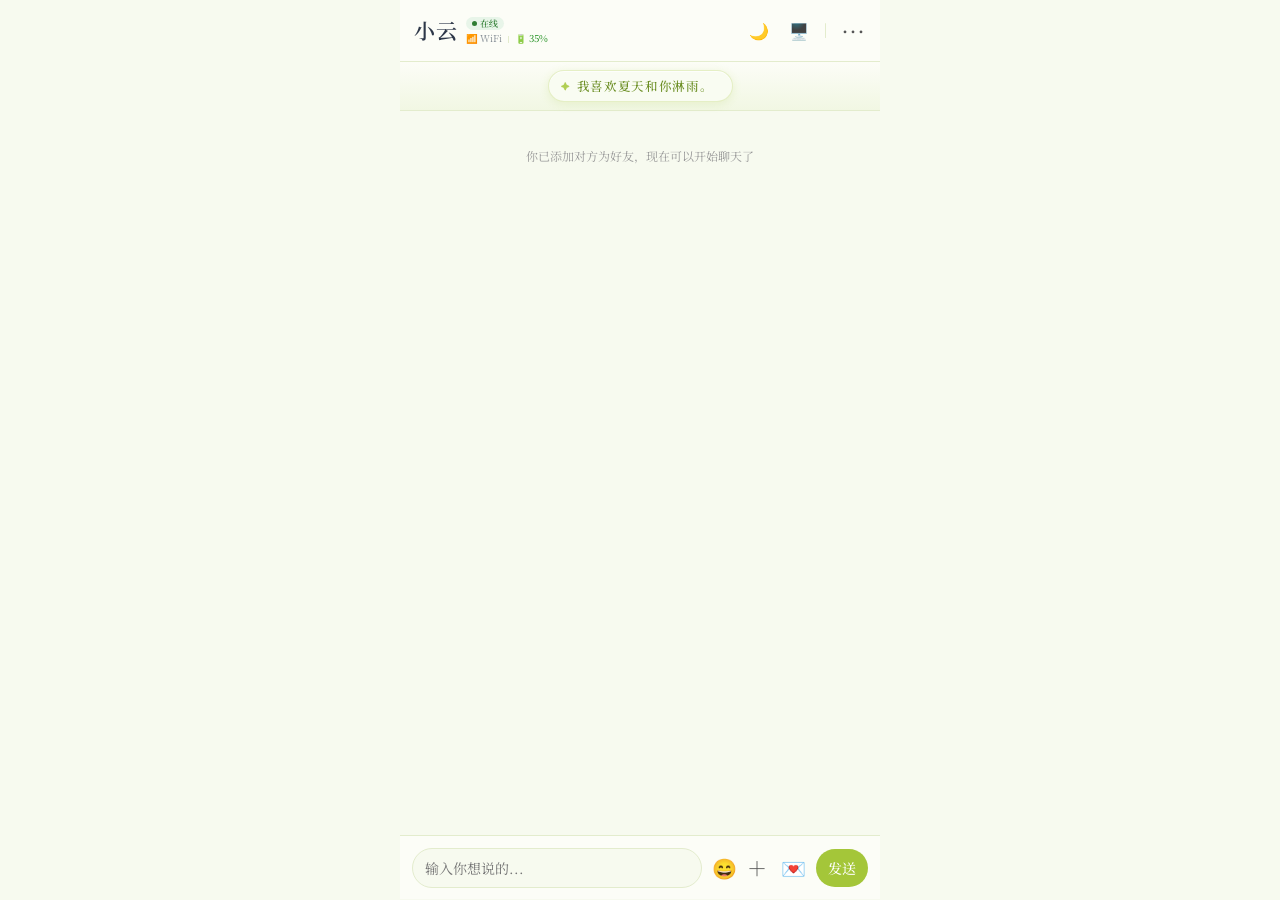
==== commit e4f9a625: "Add files via upload" ====
--- a/index.html
+++ b/index.html
@@ -1085,6 +1085,7 @@
     <script src="data.js"></script>
     <script src="history_store.js"></script>
     <script src="chat_sound.js"></script>
+    <script src="chat_images.js"></script>
     <script src="chat_core.js"></script>
     <script src="chat_stickers.js"></script>
     <script src="chat_tools.js"></script>
--- a/style.css
+++ b/style.css
@@ -120,6 +120,51 @@
 }
 .bubble.img-bubble { padding: 0; background: transparent; box-shadow: none; }
 .bubble.img-bubble img { max-width: 120px; max-height: 120px; display: block; border-radius: 12px; object-fit: cover; }
+/* 内置图片卡：4:3 的图 + 图下一句配文 */
+.bubble.img-bubble .img-card.has-caption {
+  width: min(64vw, 200px);
+  display: flex;
+  flex-direction: column;
+  align-items: flex-start;
+  gap: 6px;
+}
+.bubble.img-bubble .img-card.has-caption img {
+  width: 100%;
+  max-width: none;
+  height: auto;
+  max-height: none;
+  aspect-ratio: 4 / 3;
+  object-fit: cover;
+  cursor: zoom-in;
+}
+.img-caption {
+  max-width: 100%;
+  box-sizing: border-box;
+  padding: 8px 12px;
+  border-radius: 14px;
+  border-top-left-radius: 4px;
+  background: var(--bubble-other);
+  color: var(--bubble-other-text, var(--bubble-text, #111));
+  font-size: 14px;
+  line-height: 1.5;
+  box-shadow: var(--shadow-sm);
+  word-break: break-word;
+}
+.row.me .img-card.has-caption { align-items: flex-end; }
+.row.me .img-caption {
+  border-top-left-radius: 14px;
+  border-top-right-radius: 4px;
+  background: var(--bubble-me);
+  color: var(--bubble-me-text, var(--bubble-text, #111));
+}
+[data-theme="dark"] .img-caption {
+  background-color: color-mix(in srgb, var(--palette-main, #8A9A5B) 26%, #1e1e1e);
+  color: #e5e7eb;
+}
+[data-theme="dark"] .row.me .img-caption {
+  background-color: color-mix(in srgb, var(--palette-main, #8A9A5B) 12%, #2c2c2c);
+  color: #e5e7eb;
+}
 .bubble-time { font-size: 10px; color: #999; margin-top: 4px; }
 .read-status { margin-left: 6px; color: #8a9299; }
 .read-status.unread { color: var(--primary-dark, #6B8E23); font-weight: 600; }
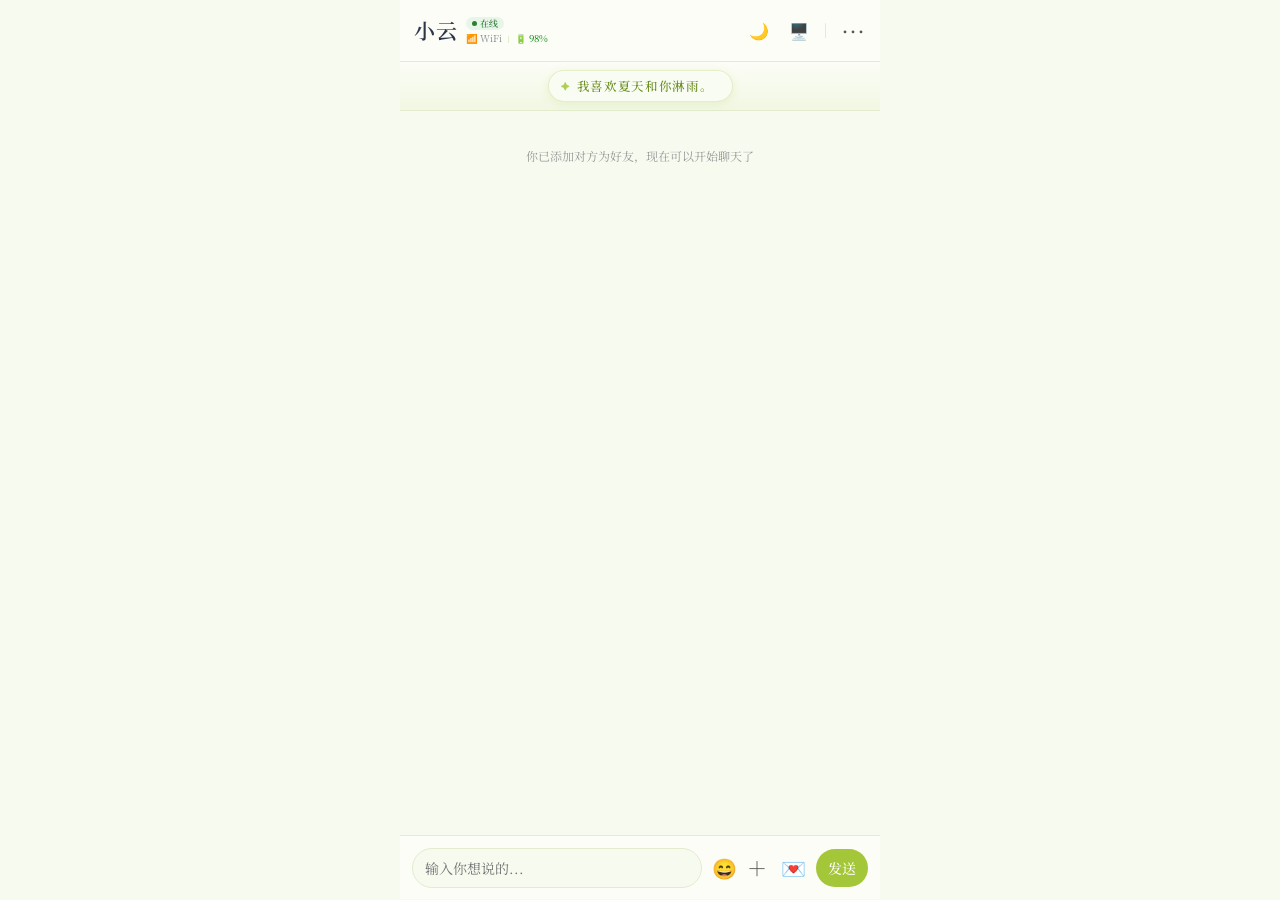
==== commit 694b6750: "Add files via upload" ====
--- a/index.html
+++ b/index.html
@@ -1094,10 +1094,10 @@
     <script src="chat_money.js"></script>
     <script src="manage_cards.js"></script>
     <script src="manage_settings.js"></script>
-    <script src="manage_history.js"></script>
+    <script src="manage_history.js?v=20261124"></script>
     <script src="manage_data.js"></script>
     <script src="music_lyrics.js"></script>
-    <script src="chat_music.js"></script>
+    <script src="chat_music.js?v=20261124"></script>
     <script src="manage_music.js"></script>
     <script src="mood_pools.js"></script>
     <script src="chat_mood.js"></script>
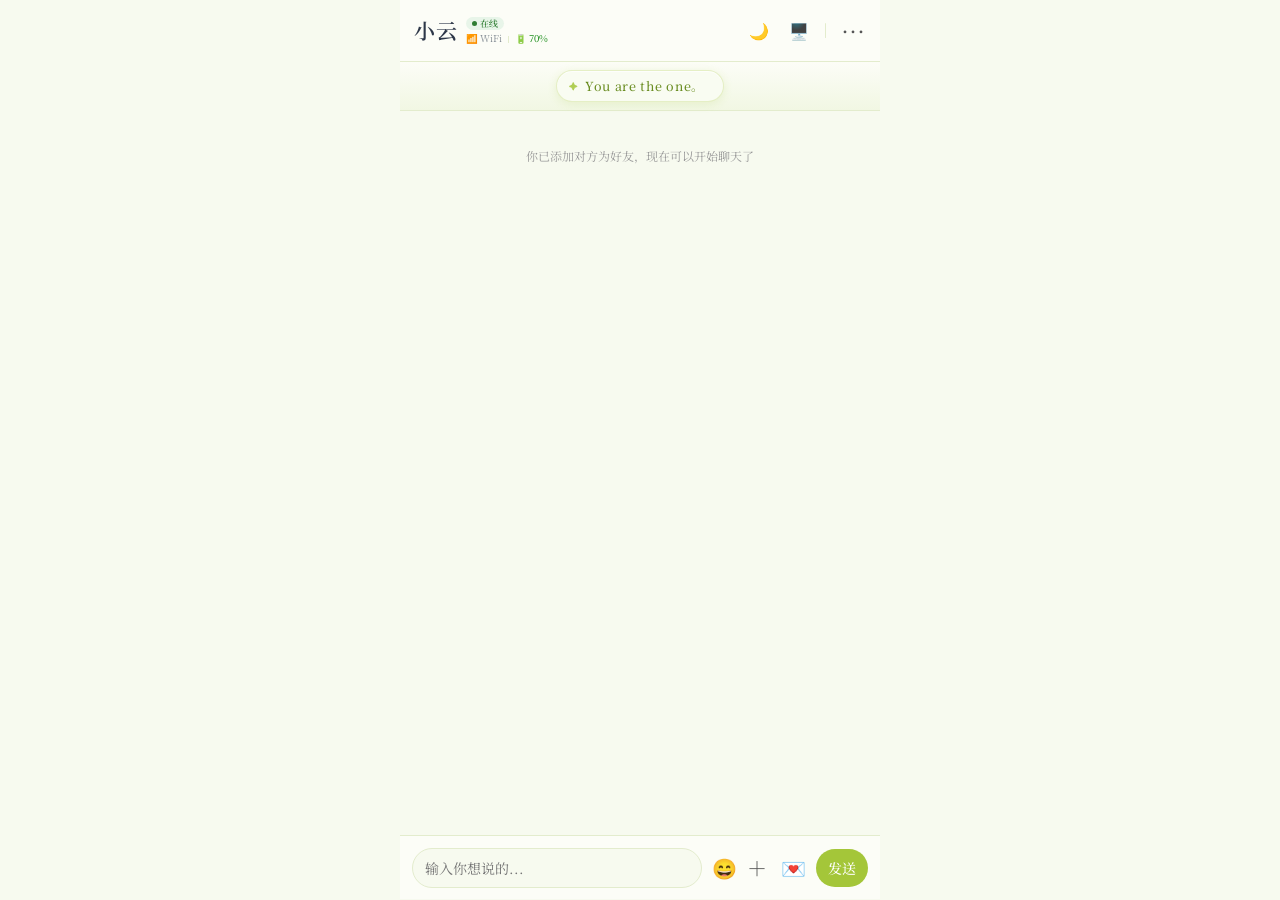
==== commit 3edd57b2: "Add files via upload" ====
--- a/index.html
+++ b/index.html
@@ -1086,7 +1086,7 @@
     <script src="history_store.js"></script>
     <script src="chat_sound.js"></script>
     <script src="chat_images.js"></script>
-    <script src="chat_core.js"></script>
+    <script src="chat_core.js?v=20261124"></script>
     <script src="chat_stickers.js"></script>
     <script src="chat_tools.js"></script>
     <script src="chat_choice.js"></script>
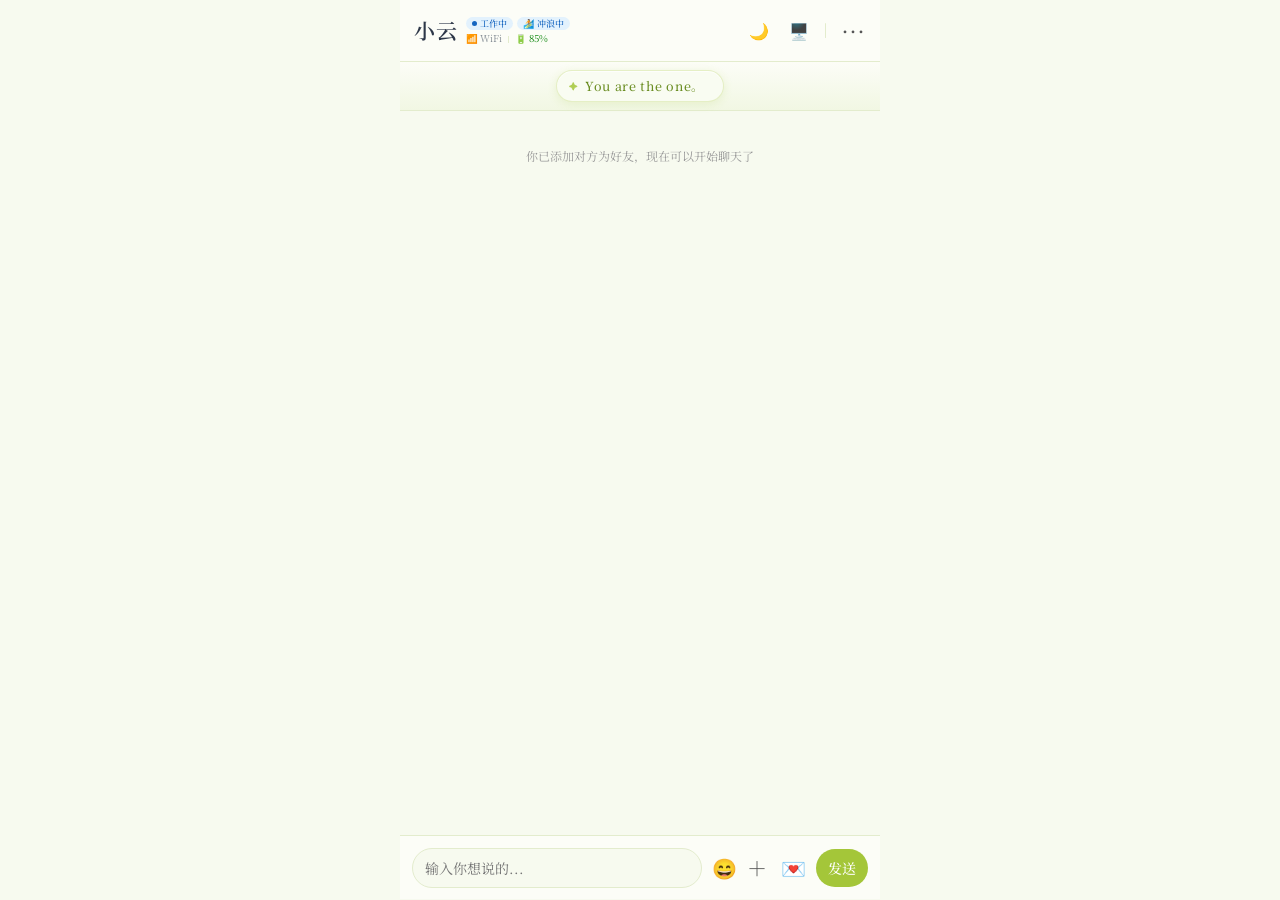
==== commit 9677f99e: "Add files via upload" ====
--- a/index.html
+++ b/index.html
@@ -19,7 +19,7 @@
     <link rel="preconnect" href="https://fonts.googleapis.com">
     <link rel="preconnect" href="https://fonts.gstatic.com" crossorigin>
     <link href="https://fonts.googleapis.com/css2?family=Noto+Serif+SC:wght@400;500;600&display=swap" rel="stylesheet">
-    <link rel="stylesheet" href="style.css">
+    <link rel="stylesheet" href="style.css?v=20261124k">
     <!-- 启动画面：内联样式，保证脚本还没跑起来时就能先画出来 -->
     <style>
       #bootScreen {
@@ -1059,6 +1059,9 @@
       <div class="bubble-menu" id="bubbleMenu">
         <button id="bubbleQuoteBtn">💬 引用</button>
         <button id="bubbleCopyBtn">📋 复制</button>
+        <button id="bubbleCopySongBtn" style="display:none;">🎵 复制歌名</button>
+        <button id="bubbleCopyArtistBtn" style="display:none;">🎤 复制作者</button>
+        <button id="bubbleCopyLyricBtn" style="display:none;">📝 复制歌词</button>
         <button id="bubbleDeleteBtn" class="danger">🗑️ 删除</button>
       </div>
 
@@ -1082,11 +1085,12 @@
     
     <div id="toast" class="toast"></div>
 
-    <script src="data.js"></script>
+    <script src="data.js?v=20261124k"></script>
+    <script src="interact_result_replies.js?v=20261124k"></script>
     <script src="history_store.js"></script>
     <script src="chat_sound.js"></script>
-    <script src="chat_images.js"></script>
-    <script src="chat_core.js?v=20261124"></script>
+    <script src="chat_images.js?v=20261124k"></script>
+    <script src="chat_core.js?v=20261124k"></script>
     <script src="chat_stickers.js"></script>
     <script src="chat_tools.js"></script>
     <script src="chat_choice.js"></script>
@@ -1094,15 +1098,16 @@
     <script src="chat_money.js"></script>
     <script src="manage_cards.js"></script>
     <script src="manage_settings.js"></script>
-    <script src="manage_history.js?v=20261124"></script>
+    <script src="manage_history.js?v=20261124k"></script>
     <script src="manage_data.js"></script>
     <script src="music_lyrics.js"></script>
-    <script src="chat_music.js?v=20261124"></script>
+    <script src="share_songs.js?v=20261124k"></script>
+    <script src="chat_music.js?v=20261124k"></script>
     <script src="manage_music.js"></script>
     <script src="mood_pools.js"></script>
-    <script src="chat_mood.js"></script>
+    <script src="chat_mood.js?v=20261124k"></script>
     <script src="router.js"></script>
-    <script src="debug_tools.js"></script>
+    <script src="debug_tools.js?v=20261124k"></script>
     <script src="custom_icons.js"></script>
     <script src="pwa.js"></script>
     <script>
--- a/style.css
+++ b/style.css
@@ -224,6 +224,8 @@
 .bubble.special-card .card-icon.interact { background: linear-gradient(135deg, #fd79c8, #a29bfe); }
 .bubble.special-card .card-info h4 { font-size: 15px; color: var(--text-main); }
 .bubble.special-card .card-info p { font-size: 12px; color: #999; }
+.bubble.special-card .music-lyric { margin-top: 6px; font-size: 12px; line-height: 1.55; color: #777; word-break: break-word; }
+[data-theme="dark"] .bubble.special-card .music-lyric { color: #b7bcc4; }
 .bubble.special-card .card-bottom { padding: 6px 12px; background: var(--bg-color); font-size: 12px; color: #999; border-top: 1px solid var(--border-color); }
 
 @keyframes bounce { from { transform: translateY(0); } to { transform: translateY(-15px); } }
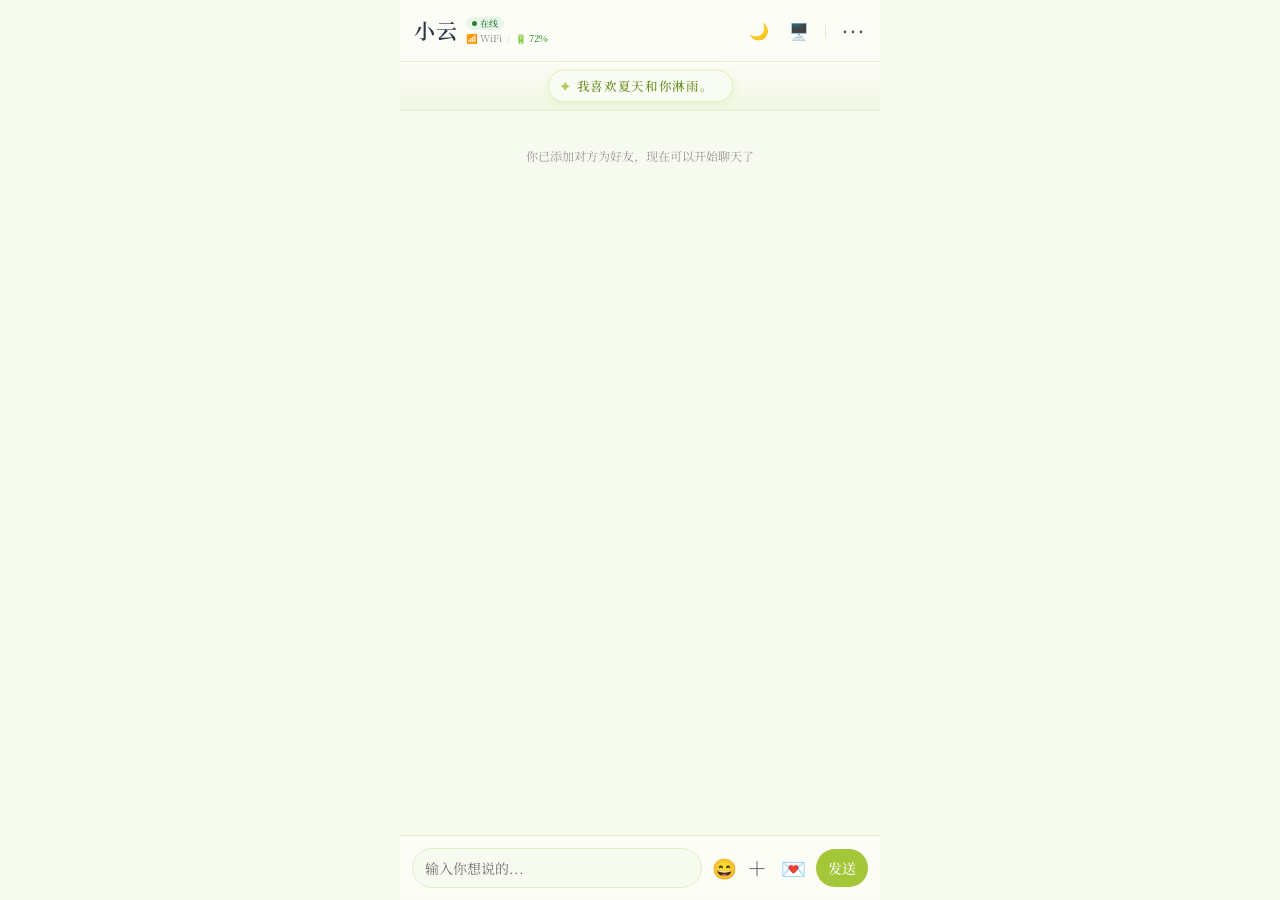
==== commit b702ecde: "Add files via upload" ====
--- a/index.html
+++ b/index.html
@@ -19,7 +19,7 @@
     <link rel="preconnect" href="https://fonts.googleapis.com">
     <link rel="preconnect" href="https://fonts.gstatic.com" crossorigin>
     <link href="https://fonts.googleapis.com/css2?family=Noto+Serif+SC:wght@400;500;600&display=swap" rel="stylesheet">
-    <link rel="stylesheet" href="style.css?v=20261124k">
+    <link rel="stylesheet" href="style.css?v=20261124l">
     <!-- 启动画面：内联样式，保证脚本还没跑起来时就能先画出来 -->
     <style>
       #bootScreen {
@@ -522,6 +522,7 @@
                 <tr><td>回复中的额外行为</td><td>约 6% 触发拍一拍；约 3% 分享或邀请一起听歌（其中邀请约 1.05%）；约 5% 发送礼物、红包或转账。</td></tr>
                 <tr><td>音乐事件冷却</td><td>分享歌曲或邀请一起听后，8 分钟内不会再次随机出现音乐事件，避免连续听歌。</td></tr>
                 <tr><td>互动回应</td><td>50% 使用该互动的内置回复，50% 抽取你的字卡；字卡库为空时使用内置回复；延迟约 1.5～3 秒。</td></tr>
+                <tr><td>接受 / 拒绝他的互动后的后续</td><td>70% 使用该动作的内置后续，30% 抽取你的字卡；字卡库为空时使用内置后续；延迟约 1～2.4 秒。</td></tr>
                 <tr><td>推荐歌曲的回应</td><td>40% 使用听歌专用回复，60% 抽取你的字卡；字卡库为空时使用内置回复；延迟约 1.5～3.5 秒。</td></tr>
                 <tr><td>通话后的回应</td><td>未接来电 / 对方已挂断 / 已挂断：60% 内置、40% 字卡；通话结束 / 已取消：50% / 50%。字卡库为空时使用内置句子；延迟约 1.4～3.6 秒；内置句子约 42% 末尾带 emoji。</td></tr>
                 <tr><td>一起听</td><td>约 1.6～3 秒后接受；同一首歌正在播放时不会重播。</td></tr>
@@ -1085,12 +1086,12 @@
     
     <div id="toast" class="toast"></div>
 
-    <script src="data.js?v=20261124k"></script>
-    <script src="interact_result_replies.js?v=20261124k"></script>
+    <script src="data.js?v=20261124l"></script>
+    <script src="interact_result_replies.js?v=20261124l"></script>
     <script src="history_store.js"></script>
     <script src="chat_sound.js"></script>
-    <script src="chat_images.js?v=20261124k"></script>
-    <script src="chat_core.js?v=20261124k"></script>
+    <script src="chat_images.js?v=20261124l"></script>
+    <script src="chat_core.js?v=20261124l"></script>
     <script src="chat_stickers.js"></script>
     <script src="chat_tools.js"></script>
     <script src="chat_choice.js"></script>
@@ -1098,16 +1099,16 @@
     <script src="chat_money.js"></script>
     <script src="manage_cards.js"></script>
     <script src="manage_settings.js"></script>
-    <script src="manage_history.js?v=20261124k"></script>
+    <script src="manage_history.js?v=20261124l"></script>
     <script src="manage_data.js"></script>
     <script src="music_lyrics.js"></script>
-    <script src="share_songs.js?v=20261124k"></script>
-    <script src="chat_music.js?v=20261124k"></script>
+    <script src="share_songs.js?v=20261124l"></script>
+    <script src="chat_music.js?v=20261124l"></script>
     <script src="manage_music.js"></script>
     <script src="mood_pools.js"></script>
-    <script src="chat_mood.js?v=20261124k"></script>
+    <script src="chat_mood.js?v=20261124l"></script>
     <script src="router.js"></script>
-    <script src="debug_tools.js?v=20261124k"></script>
+    <script src="debug_tools.js?v=20261124l"></script>
     <script src="custom_icons.js"></script>
     <script src="pwa.js"></script>
     <script>
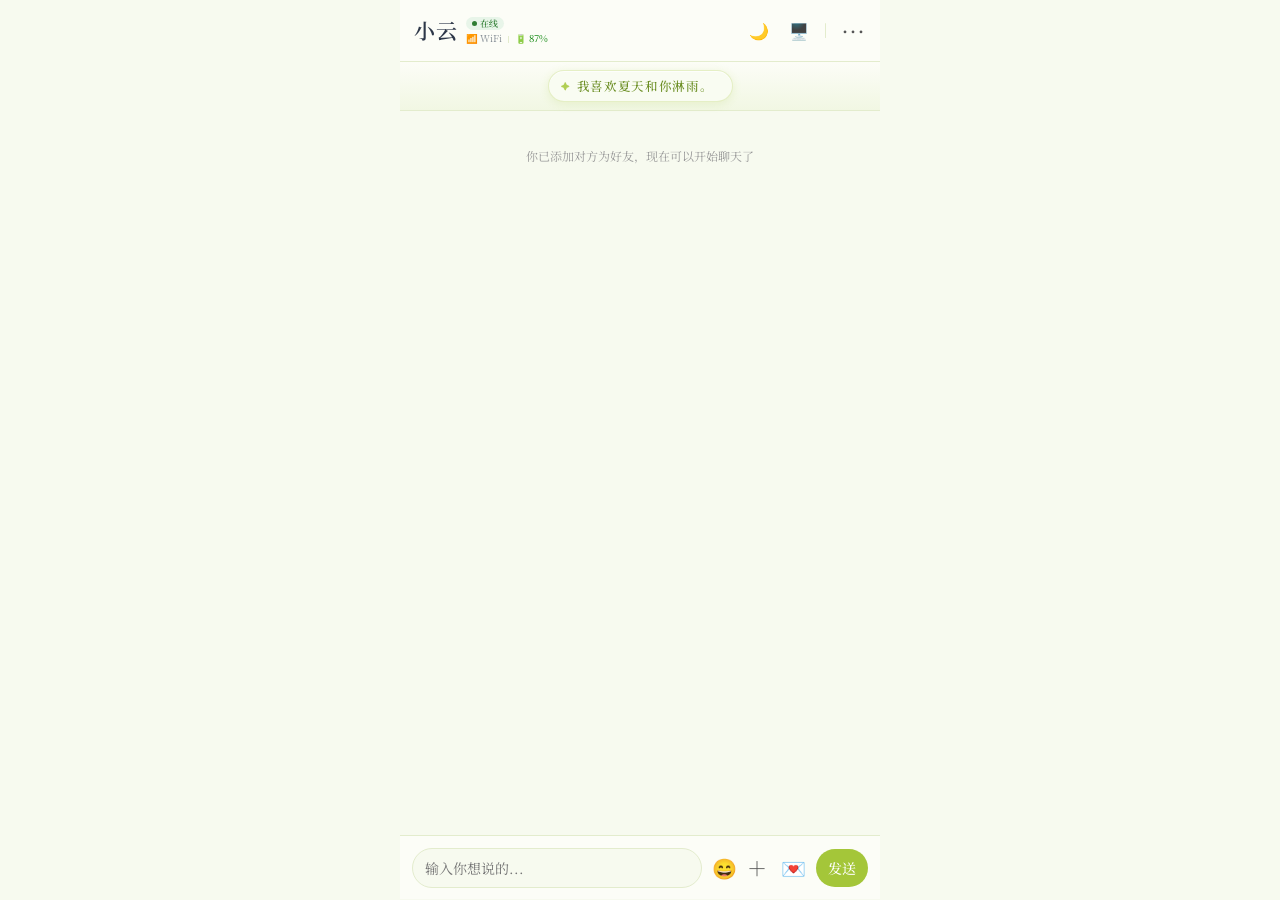
==== commit 44ba2377: "Add files via upload" ====
--- a/index.html
+++ b/index.html
@@ -19,7 +19,7 @@
     <link rel="preconnect" href="https://fonts.googleapis.com">
     <link rel="preconnect" href="https://fonts.gstatic.com" crossorigin>
     <link href="https://fonts.googleapis.com/css2?family=Noto+Serif+SC:wght@400;500;600&display=swap" rel="stylesheet">
-    <link rel="stylesheet" href="style.css?v=20261124l">
+    <link rel="stylesheet" href="style.css?v=20261128a">
     <!-- 启动画面：内联样式，保证脚本还没跑起来时就能先画出来 -->
     <style>
       #bootScreen {
@@ -1086,12 +1086,12 @@
     
     <div id="toast" class="toast"></div>
 
-    <script src="data.js?v=20261124l"></script>
-    <script src="interact_result_replies.js?v=20261124l"></script>
+    <script src="data.js?v=20261128a"></script>
+    <script src="interact_result_replies.js?v=20261128a"></script>
     <script src="history_store.js"></script>
     <script src="chat_sound.js"></script>
-    <script src="chat_images.js?v=20261124l"></script>
-    <script src="chat_core.js?v=20261124l"></script>
+    <script src="chat_images.js?v=20261128a"></script>
+    <script src="chat_core.js?v=20261128a"></script>
     <script src="chat_stickers.js"></script>
     <script src="chat_tools.js"></script>
     <script src="chat_choice.js"></script>
@@ -1099,16 +1099,16 @@
     <script src="chat_money.js"></script>
     <script src="manage_cards.js"></script>
     <script src="manage_settings.js"></script>
-    <script src="manage_history.js?v=20261124l"></script>
+    <script src="manage_history.js?v=20261128a"></script>
     <script src="manage_data.js"></script>
     <script src="music_lyrics.js"></script>
-    <script src="share_songs.js?v=20261124l"></script>
-    <script src="chat_music.js?v=20261124l"></script>
+    <script src="share_songs.js?v=20261128a"></script>
+    <script src="chat_music.js?v=20261128a"></script>
     <script src="manage_music.js"></script>
     <script src="mood_pools.js"></script>
-    <script src="chat_mood.js?v=20261124l"></script>
+    <script src="chat_mood.js?v=20261128a"></script>
     <script src="router.js"></script>
-    <script src="debug_tools.js?v=20261124l"></script>
+    <script src="debug_tools.js?v=20261128a"></script>
     <script src="custom_icons.js"></script>
     <script src="pwa.js"></script>
     <script>
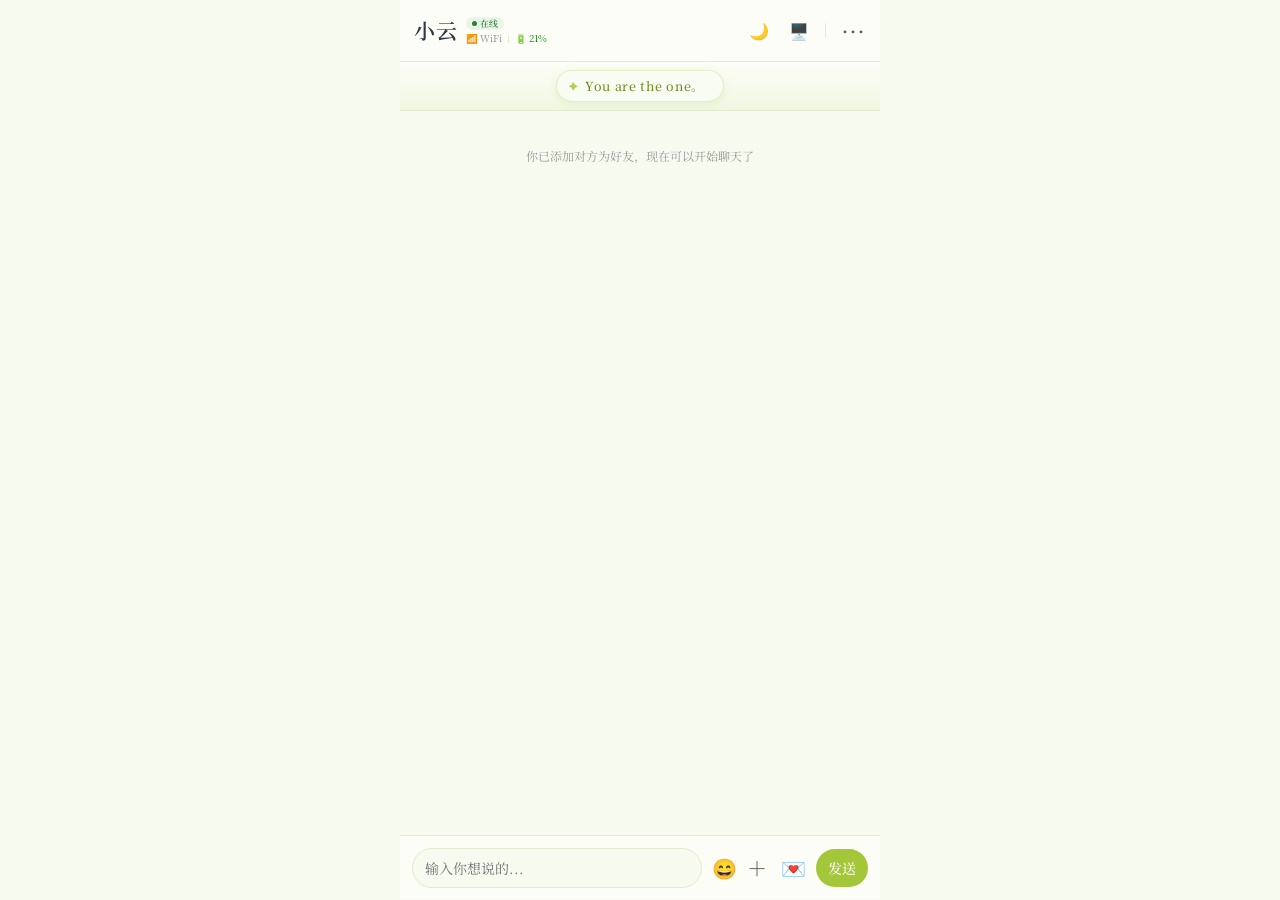
==== commit eccf81b5: "Add files via upload" ====
--- a/index.html
+++ b/index.html
@@ -496,6 +496,7 @@
             <section class="manual-section" id="manual-data">
               <h2>七、数据管理</h2>
               <ul>
+                <li><b>版本：</b>页面顶部显示上次更新日期和版本号，例如 <code>26.11.28 - 15.1</code>。</li>
                 <li><b>占用空间：</b>显示当前浏览器中聊天数据、字卡和图片/语音的大致体积。</li>
                 <li><b>导出：</b>可以导出全部数据、字卡与表情库、聊天记录或聊天设置。导出前可选择是否包含图片和语音。</li>
                 <li><b>导入：</b>选择之前导出的 JSON 文件，或粘贴导出的文本内容。导入会覆盖对应类别的现有数据，操作前建议先备份。</li>
@@ -573,6 +574,7 @@
         <div class="navbar"><button class="back" id="backFromData">‹</button><div class="title">数据管理</div></div>
         <div class="card-list" style="padding: 15px;">
           <div class="setting-group">
+            <div class="setting-row"><label>上次更新</label><span id="dataVersion">26.11.28 - 15.1</span></div>
             <div class="setting-row"><label>占用空间</label><span id="dataSize">0 KB</span></div>
             <div class="setting-row"><label>聊天记录存储</label><span id="dataStorageMode">IndexedDB</span></div>
             <div class="setting-row"><label>聊天消息条数</label><span id="dataMsgCount">0 条</span></div>
@@ -1087,6 +1089,7 @@
     <div id="toast" class="toast"></div>
 
     <script src="data.js?v=20261128a"></script>
+    <script src="version.js?v=20261128b"></script>
     <script src="interact_result_replies.js?v=20261128a"></script>
     <script src="history_store.js"></script>
     <script src="chat_sound.js"></script>
@@ -1100,7 +1103,7 @@
     <script src="manage_cards.js"></script>
     <script src="manage_settings.js"></script>
     <script src="manage_history.js?v=20261128a"></script>
-    <script src="manage_data.js"></script>
+    <script src="manage_data.js?v=20261128b"></script>
     <script src="music_lyrics.js"></script>
     <script src="share_songs.js?v=20261128a"></script>
     <script src="chat_music.js?v=20261128a"></script>
@@ -1108,7 +1111,7 @@
     <script src="mood_pools.js"></script>
     <script src="chat_mood.js?v=20261128a"></script>
     <script src="router.js"></script>
-    <script src="debug_tools.js?v=20261128a"></script>
+    <script src="debug_tools.js?v=20261128b"></script>
     <script src="custom_icons.js"></script>
     <script src="pwa.js"></script>
     <script>
